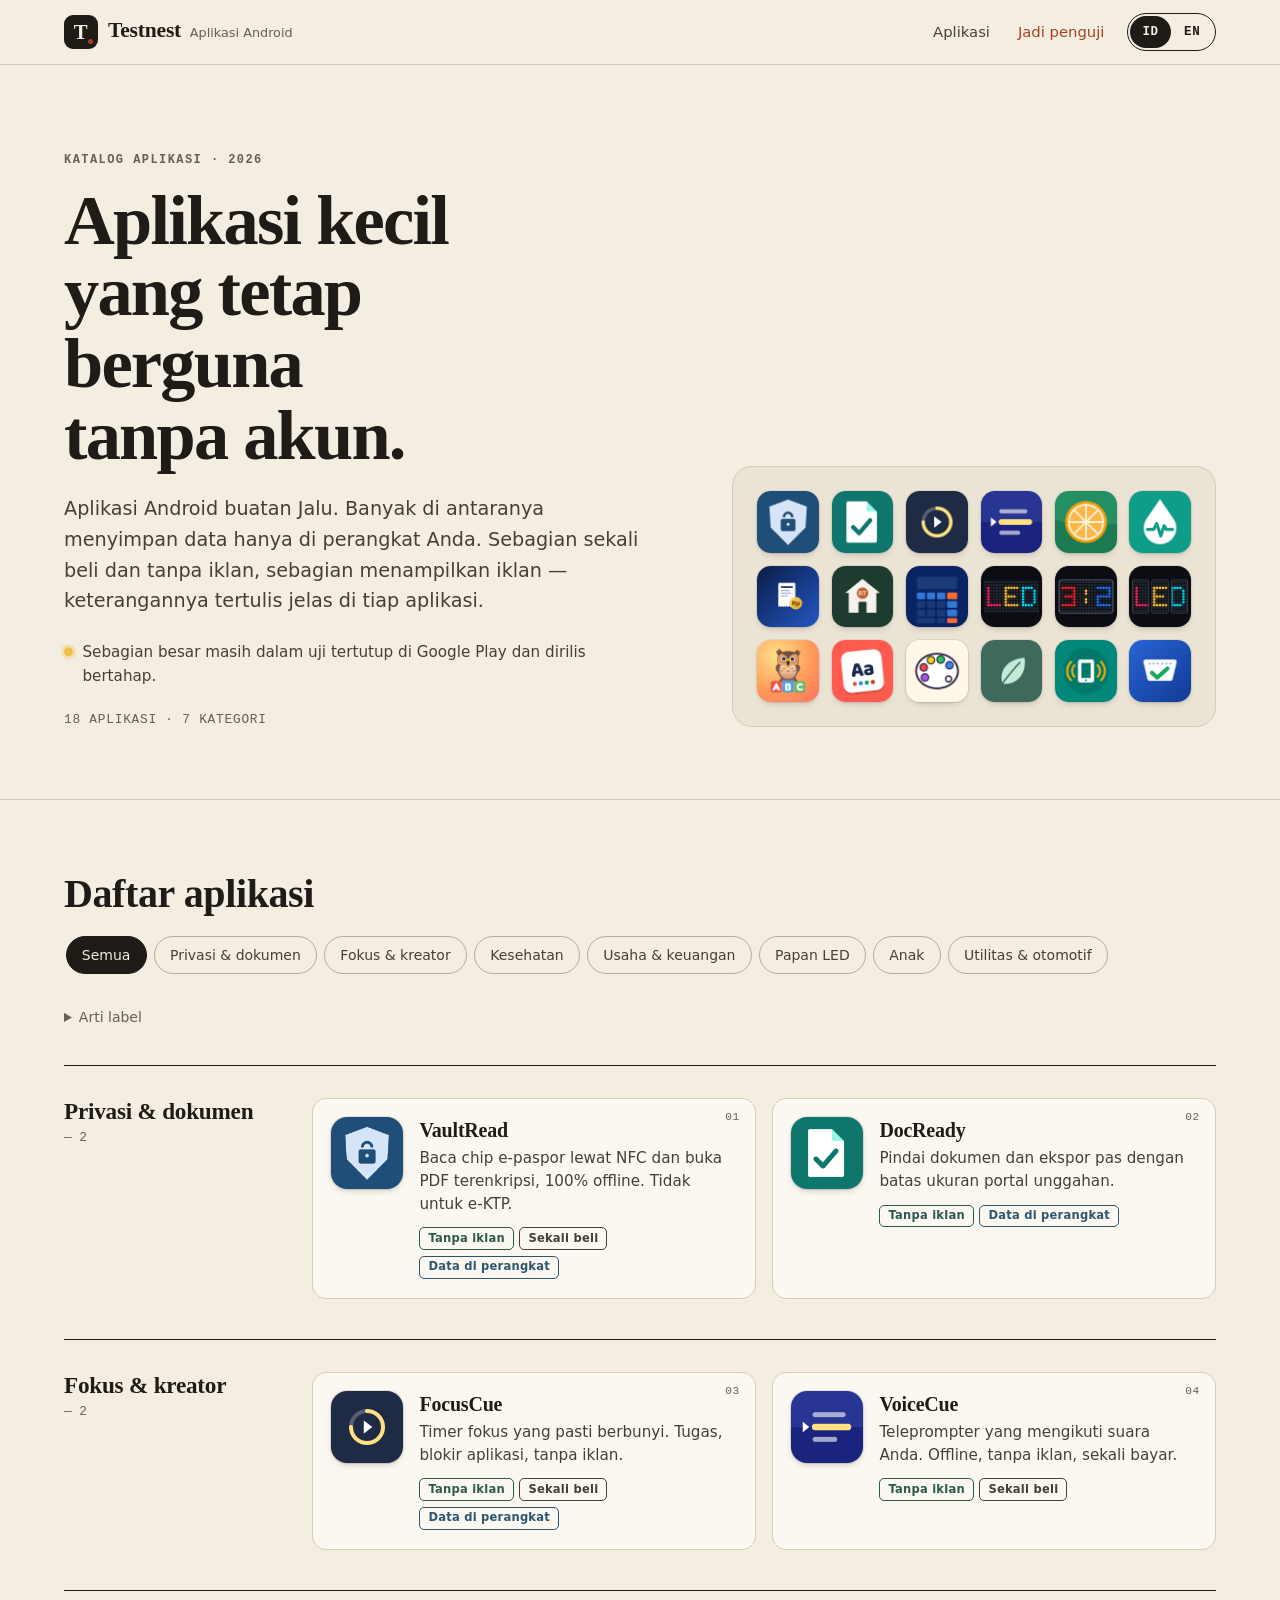
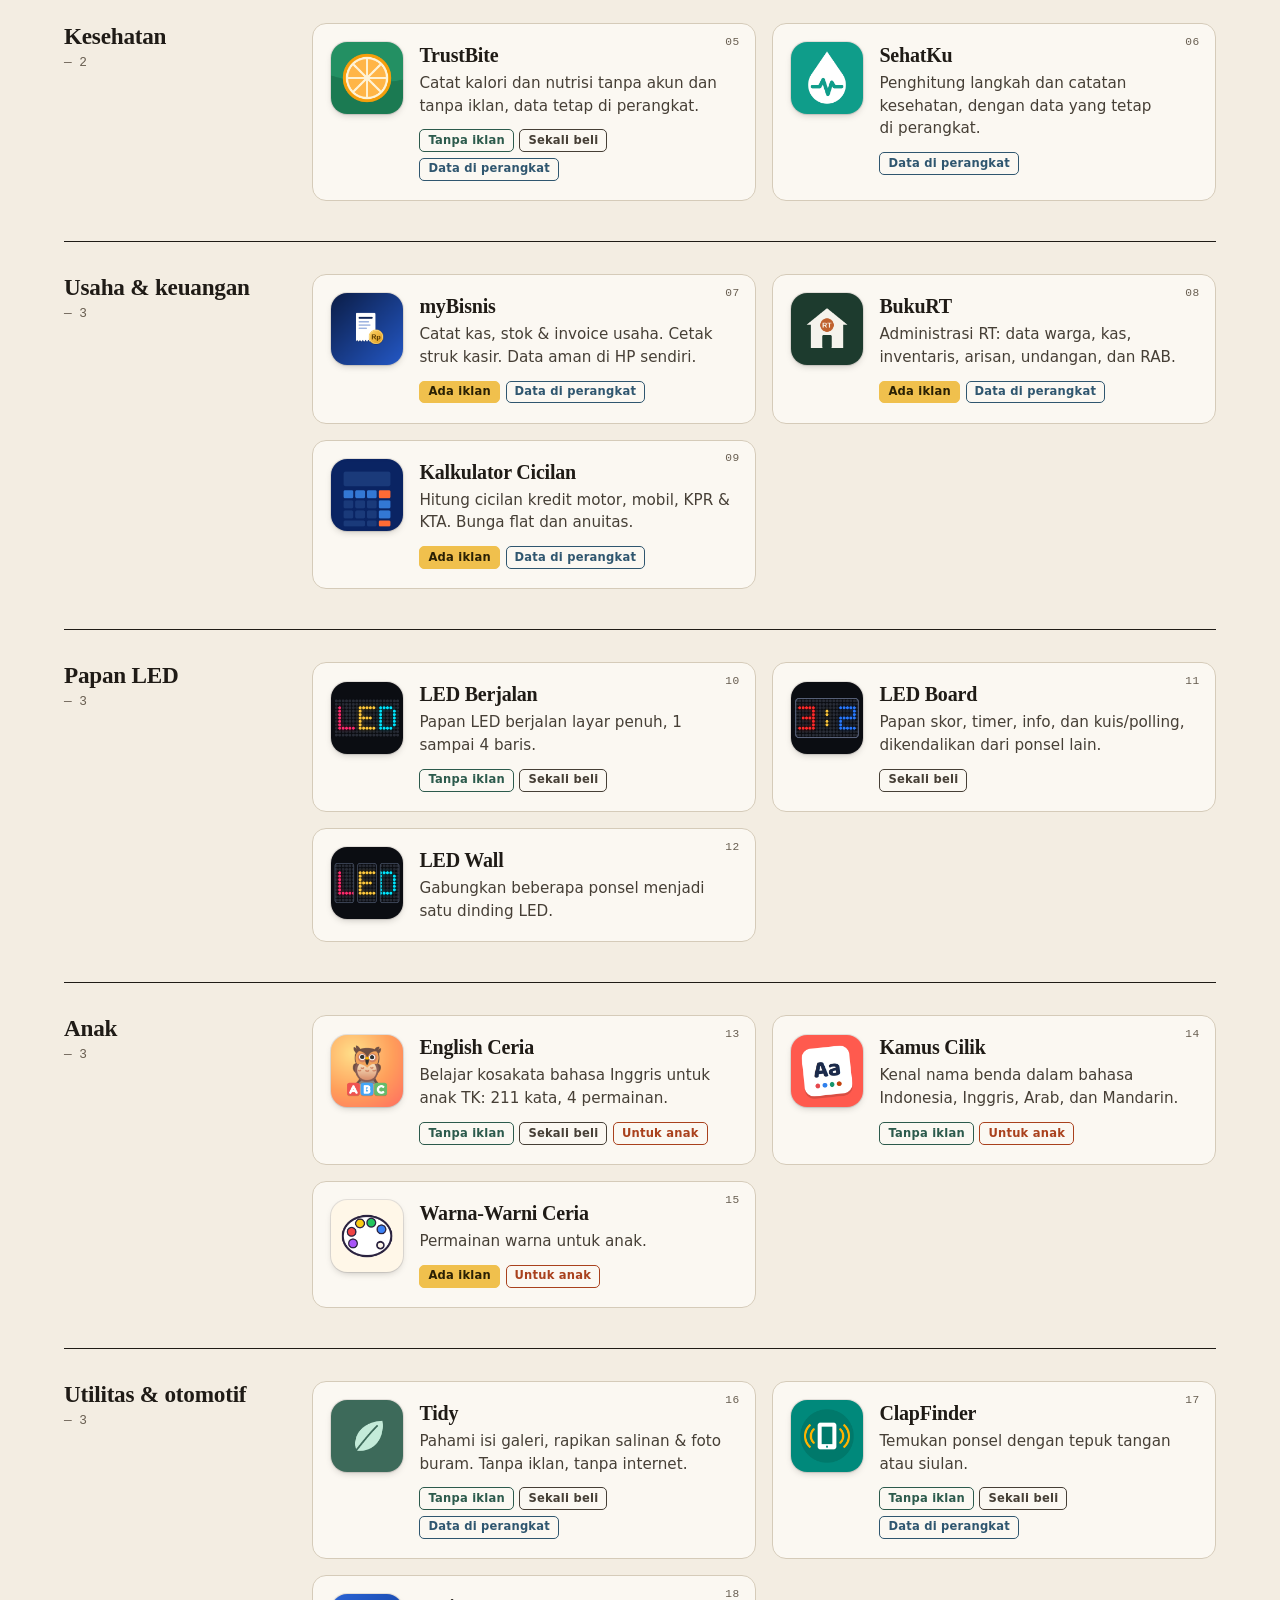
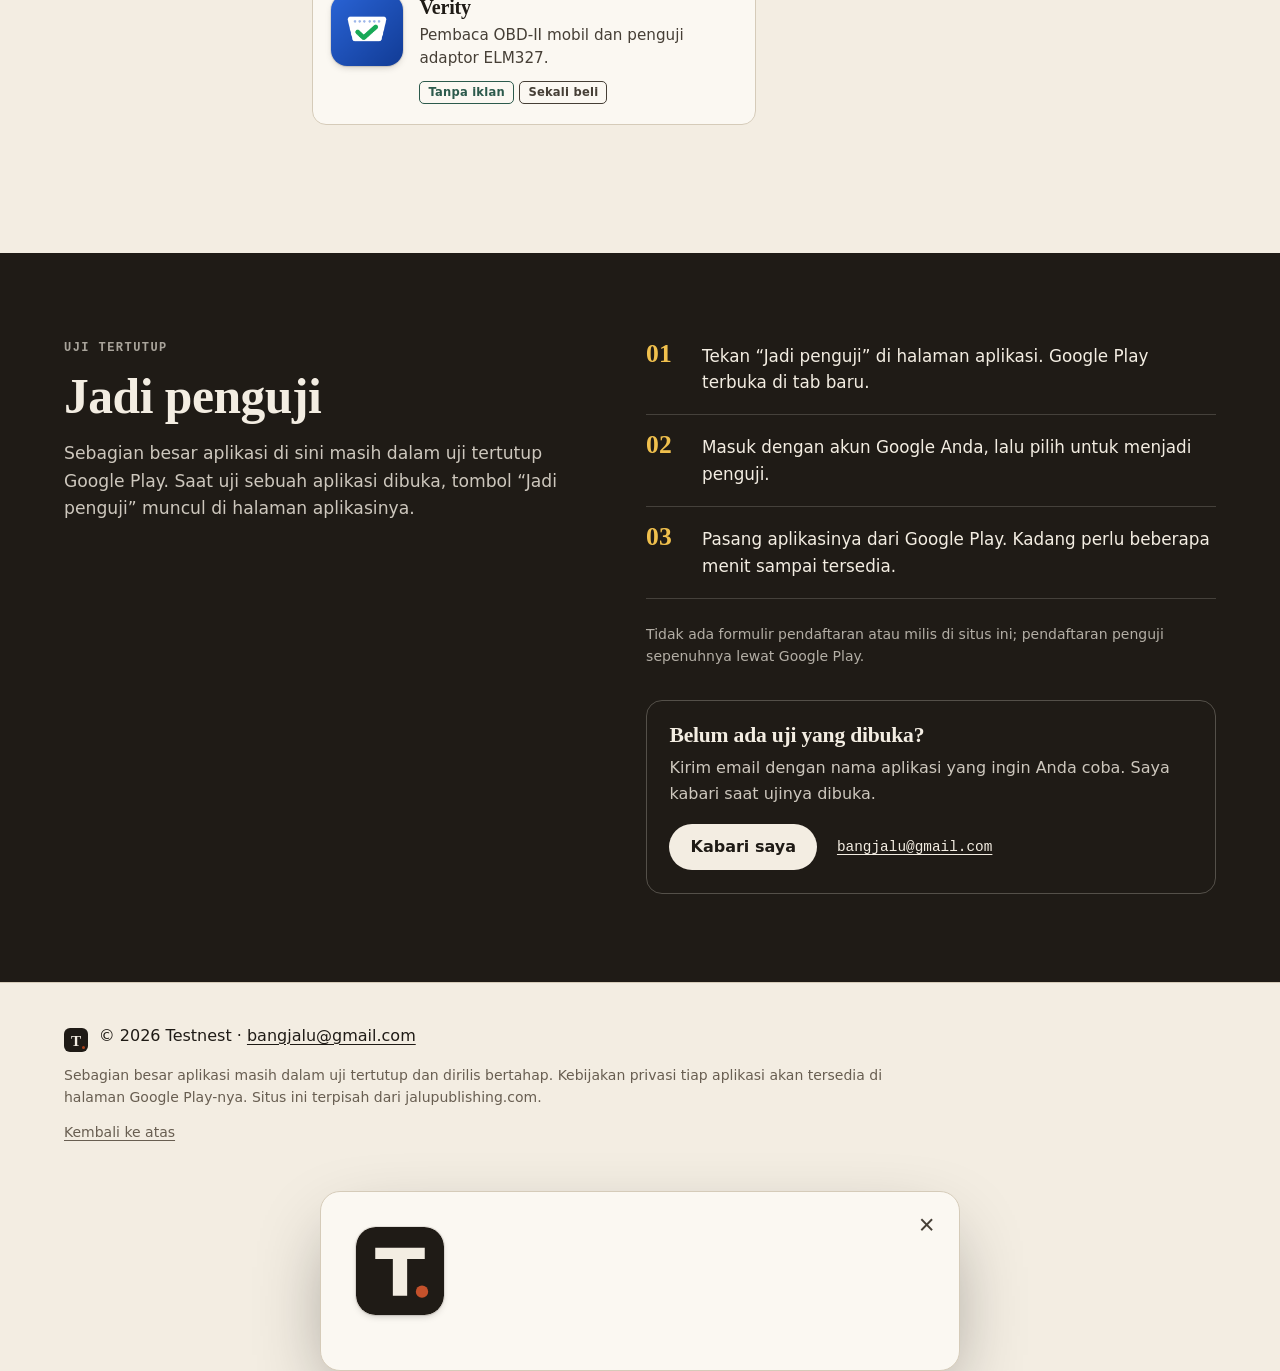
==== index.html @ fee62609 "Add Testnest, a public catalog of Jalu's Android apps. Static GitHub Pages site with Indonesian as t" ====
<!doctype html>
<html lang="id">
<head>
<meta charset="utf-8">
<meta name="viewport" content="width=device-width, initial-scale=1">
<title data-i18n="meta.title">Testnest — Aplikasi Android</title>
<meta name="description" data-i18n-content="meta.description" content="Katalog aplikasi Android buatan Jalu. Banyak yang menyimpan data di perangkat; sebagian sekali beli dan tanpa iklan, sebagian menampilkan iklan.">
<meta name="color-scheme" content="light dark">
<meta name="theme-color" content="#f3ede2" media="(prefers-color-scheme: light)">
<meta name="theme-color" content="#1a1713" media="(prefers-color-scheme: dark)">
<meta property="og:title" content="Testnest — Aplikasi Android">
<meta property="og:description" content="Aplikasi Android kecil yang tetap berguna tanpa akun.">
<meta property="og:type" content="website">
<link rel="icon" href="favicon.svg" type="image/svg+xml">
<link rel="stylesheet" href="css/style.css">
<script>document.documentElement.classList.add("js");try{var l=localStorage.getItem("jalu-lang");if(l==="en"||l==="id")document.documentElement.lang=l;}catch(e){}</script>
</head>
<body>
<a class="skip" href="#aplikasi" data-i18n="skip">Langsung ke daftar aplikasi</a>

<header class="site-header">
  <div class="wrap header-inner">
    <a class="brand" href="./" aria-label="Testnest">
      <span class="brand-mark" aria-hidden="true">T</span>
      <span class="brand-text"><span class="brand-name">Testnest</span><span class="brand-sub" data-i18n="brand.sub">Aplikasi Android</span></span>
    </a>
    <nav class="header-nav" aria-label="Utama" data-i18n-aria="nav.label">
      <a href="#aplikasi" class="nav-link nav-apps" data-i18n="nav.apps">Aplikasi</a>
      <a href="#penguji" class="nav-link nav-test" data-i18n="nav.testing">Jadi penguji</a>
      <div class="lang" role="group" aria-label="Bahasa" data-i18n-aria="lang.label">
        <button type="button" class="lang-btn" data-lang="id" aria-pressed="true" lang="id"><abbr title="Bahasa Indonesia">ID</abbr></button>
        <button type="button" class="lang-btn" data-lang="en" aria-pressed="false" lang="en"><abbr title="English">EN</abbr></button>
      </div>
    </nav>
  </div>
</header>

<main id="main">
  <section class="hero wrap" aria-labelledby="hero-title">
    <div class="hero-text">
      <p class="kicker" data-i18n="hero.kicker">Katalog aplikasi · 2026</p>
      <h1 id="hero-title" data-i18n="hero.title">Aplikasi kecil yang tetap berguna tanpa akun.</h1>
      <p class="lede" data-i18n="hero.lede">Aplikasi Android buatan Jalu. Banyak di antaranya menyimpan data hanya di perangkat Anda. Sebagian sekali beli dan tanpa iklan, sebagian menampilkan iklan — keterangannya tertulis jelas di tiap aplikasi.</p>
      <p class="hero-status"><span class="status-dot" aria-hidden="true"></span><span data-i18n="hero.status">Sebagian besar masih dalam uji tertutup di Google Play dan dirilis bertahap.</span></p>
      <p class="hero-meta"><span id="count-apps"><!-- COUNT:APPS -->18 aplikasi<!-- /COUNT:APPS --></span><span aria-hidden="true"> · </span><span id="count-groups"><!-- COUNT:GROUPS -->7 kategori<!-- /COUNT:GROUPS --></span></p>
    </div>
    <ul class="mosaic" id="mosaic" aria-hidden="true"><!-- MOSAIC:START --><li><a href="#app/vaultread" tabindex="-1"><img src="icons/vaultread.png" alt="" width="56" height="56" decoding="async"></a></li><li><a href="#app/docready" tabindex="-1"><img src="icons/docready.png" alt="" width="56" height="56" decoding="async"></a></li><li><a href="#app/focuscue" tabindex="-1"><img src="icons/focuscue.png" alt="" width="56" height="56" decoding="async"></a></li><li><a href="#app/voicecue" tabindex="-1"><img src="icons/voicecue.png" alt="" width="56" height="56" decoding="async"></a></li><li><a href="#app/trustbite" tabindex="-1"><img src="icons/trustbite.png" alt="" width="56" height="56" decoding="async"></a></li><li><a href="#app/sehatku" tabindex="-1"><img src="icons/sehatku.png" alt="" width="56" height="56" decoding="async"></a></li><li><a href="#app/mybisnis" tabindex="-1"><img src="icons/mybisnis.png" alt="" width="56" height="56" decoding="async"></a></li><li><a href="#app/bukurt" tabindex="-1"><img src="icons/bukurt.png" alt="" width="56" height="56" decoding="async"></a></li><li><a href="#app/kalkulator-cicilan" tabindex="-1"><img src="icons/kalkulator-cicilan.png" alt="" width="56" height="56" decoding="async"></a></li><li><a href="#app/led-berjalan" tabindex="-1"><img src="icons/led-berjalan.png" alt="" width="56" height="56" decoding="async"></a></li><li><a href="#app/led-board" tabindex="-1"><img src="icons/led-board.png" alt="" width="56" height="56" decoding="async"></a></li><li><a href="#app/led-wall" tabindex="-1"><img src="icons/led-wall.png" alt="" width="56" height="56" decoding="async"></a></li><li><a href="#app/english-ceria" tabindex="-1"><img src="icons/english-ceria.png" alt="" width="56" height="56" decoding="async"></a></li><li><a href="#app/kamus-cilik" tabindex="-1"><img src="icons/kamus-cilik.png" alt="" width="56" height="56" decoding="async"></a></li><li><a href="#app/warna-ceria" tabindex="-1"><img src="icons/warna-ceria.png" alt="" width="56" height="56" decoding="async"></a></li><li><a href="#app/tidy" tabindex="-1"><img src="icons/tidy.png" alt="" width="56" height="56" decoding="async"></a></li><li><a href="#app/clapfinder" tabindex="-1"><img src="icons/clapfinder.png" alt="" width="56" height="56" decoding="async"></a></li><li><a href="#app/verity" tabindex="-1"><img src="icons/verity.png" alt="" width="56" height="56" decoding="async"></a></li><!-- MOSAIC:END --></ul>
  </section>

  <section class="apps" id="aplikasi" aria-labelledby="apps-title" tabindex="-1">
    <div class="wrap">
      <div class="apps-head">
        <h2 id="apps-title" data-i18n="apps.title">Daftar aplikasi</h2>
        <div class="filters-wrap">
          <p class="visually-hidden" id="filter-label" data-i18n="filter.label">Tampilkan kategori</p>
          <ul class="filters" id="filters" role="list" aria-labelledby="filter-label"><!-- FILTERS:START --><li><button type="button" class="chip" data-filter="all" aria-pressed="true">Semua</button></li><li><button type="button" class="chip" data-filter="docs" aria-pressed="false">Privasi &amp; dokumen</button></li><li><button type="button" class="chip" data-filter="work" aria-pressed="false">Fokus &amp; kreator</button></li><li><button type="button" class="chip" data-filter="health" aria-pressed="false">Kesehatan</button></li><li><button type="button" class="chip" data-filter="biz" aria-pressed="false">Usaha &amp; keuangan</button></li><li><button type="button" class="chip" data-filter="led" aria-pressed="false">Papan LED</button></li><li><button type="button" class="chip" data-filter="kids" aria-pressed="false">Anak</button></li><li><button type="button" class="chip" data-filter="util" aria-pressed="false">Utilitas &amp; otomotif</button></li><!-- FILTERS:END --></ul>
        </div>
      </div>
      <details class="legend">
        <summary data-i18n="legend.title">Arti label</summary>
        <ul id="legend" role="list"><!-- LEGEND:START --><li><span class="badge badge--hasAds">Ada iklan</span> menampilkan iklan, setidaknya di versi gratis</li><li><span class="badge badge--noAds">Tanpa iklan</span> tidak menampilkan iklan</li><li><span class="badge badge--oneTime">Sekali beli</span> dibayar sekali (aplikasinya atau versi Pro), bukan langganan</li><li><span class="badge badge--onDevice">Data di perangkat</span> data Anda disimpan di ponsel</li><li><span class="badge badge--kids">Untuk anak</span> dibuat untuk anak-anak</li><!-- LEGEND:END --></ul>
      </details>
      <div id="app-list" class="app-list" aria-live="polite"><!-- APPS:START --><section class="group" id="group-docs" data-group="docs" aria-labelledby="gh-docs"><header class="group-head"><h3 id="gh-docs">Privasi &amp; dokumen</h3><span class="group-count">2</span></header><ul class="cards" role="list"><li class="card" data-app="vaultread"><span class="card-num" aria-hidden="true">01</span><img class="app-icon" src="icons/vaultread.png" alt="" width="72" height="72" loading="lazy" decoding="async"><div class="card-body"><h4 class="card-title"><a class="card-link" href="#app/vaultread" aria-label="Lihat detail VaultRead">VaultRead</a></h4><p class="card-short">Baca chip e-paspor lewat NFC dan buka PDF terenkripsi, 100% offline. Tidak untuk e-KTP.</p><ul class="badges"><li class="badge badge--noAds">Tanpa iklan</li><li class="badge badge--oneTime">Sekali beli</li><li class="badge badge--onDevice">Data di perangkat</li></ul><details class="nojs-more"><summary>Selengkapnya</summary><p class="notice"><strong>Penting:</strong> e-KTP Indonesia tidak didukung. VaultRead dibuat untuk e-paspor (ICAO 9303).</p><p class="detail-long">VaultRead membaca chip e-paspor berstandar ICAO 9303 lewat NFC, membuka PDF terenkripsi, dan menyediakan brankas AES-256-GCM yang bisa Anda aktifkan jika perlu. Aplikasi ini tidak punya izin internet sama sekali: tanpa server, tanpa akun, tanpa iklan. Sekali beli, dengan uji coba 3 dokumen dan 3 pembacaan NFC. Tampilan tersedia dalam bahasa Indonesia, Inggris, dan Spanyol. Saat ini khusus Android; belum ada versi iOS.</p><div class="tester tester--soon"><p class="status-pill"><span class="status-dot" aria-hidden="true"></span>Uji tertutup segera</p><p class="tester-note">Tautan penguji akan muncul di sini saat ujinya dibuka. Ingin dikabari? <a href="mailto:bangjalu@gmail.com?subject=Kabari%20saya%20saat%20uji%20VaultRead%20dibuka">Email bangjalu@gmail.com</a></p></div><dl class="facts"><div><dt>Nama paket</dt><dd><code>com.jalu.vaultread</code></dd></div></dl><p class="privacy-note">Kebijakan privasi akan tersedia di halaman Google Play aplikasi ini.</p></details></div></li><li class="card" data-app="docready"><span class="card-num" aria-hidden="true">02</span><img class="app-icon" src="icons/docready.png" alt="" width="72" height="72" loading="lazy" decoding="async"><div class="card-body"><h4 class="card-title"><a class="card-link" href="#app/docready" aria-label="Lihat detail DocReady">DocReady</a></h4><p class="card-short">Pindai dokumen dan ekspor pas dengan batas ukuran portal unggahan.</p><ul class="badges"><li class="badge badge--noAds">Tanpa iklan</li><li class="badge badge--onDevice">Data di perangkat</li></ul><details class="nojs-more"><summary>Selengkapnya</summary><p class="detail-long">DocReady memindai dokumen lalu mengekspornya sesuai batas ukuran portal unggahan, misalnya PDF maksimal 200 KB. Gratis, tanpa iklan, tanpa watermark, tanpa akun, dan dokumen tetap di perangkat. Pemindaiannya memakai Google ML Kit Document Scanner yang berjalan di perangkat. Tersedia juga DocReady Pro sebagai pembelian sekali beli lewat Google Play.</p><div class="tester tester--soon"><p class="status-pill"><span class="status-dot" aria-hidden="true"></span>Uji tertutup segera</p><p class="tester-note">Tautan penguji akan muncul di sini saat ujinya dibuka. Ingin dikabari? <a href="mailto:bangjalu@gmail.com?subject=Kabari%20saya%20saat%20uji%20DocReady%20dibuka">Email bangjalu@gmail.com</a></p></div><dl class="facts"><div><dt>Nama paket</dt><dd><code>id.docready.app</code></dd></div></dl><p class="privacy-note">Kebijakan privasi akan tersedia di halaman Google Play aplikasi ini.</p></details></div></li></ul></section><section class="group" id="group-work" data-group="work" aria-labelledby="gh-work"><header class="group-head"><h3 id="gh-work">Fokus &amp; kreator</h3><span class="group-count">2</span></header><ul class="cards" role="list"><li class="card" data-app="focuscue"><span class="card-num" aria-hidden="true">03</span><img class="app-icon" src="icons/focuscue.png" alt="" width="72" height="72" loading="lazy" decoding="async"><div class="card-body"><h4 class="card-title"><a class="card-link" href="#app/focuscue" aria-label="Lihat detail FocusCue">FocusCue</a></h4><p class="card-short">Timer fokus yang pasti berbunyi. Tugas, blokir aplikasi, tanpa iklan.</p><ul class="badges"><li class="badge badge--noAds">Tanpa iklan</li><li class="badge badge--oneTime">Sekali beli</li><li class="badge badge--onDevice">Data di perangkat</li></ul><details class="nojs-more"><summary>Selengkapnya</summary><p class="detail-long">FocusCue adalah timer fokus ala Pomodoro yang alarm akhirnya dipegang oleh Android, jadi tetap berbunyi walau aplikasi ditutup atau ponsel dalam mode senyap. Ada pemeriksaan Alarm Health, pencatatan tugas, statistik 7 hari, dan pemblokir aplikasi opsional lewat Aksesibilitas. Pemblokir hanya membaca nama aplikasi yang sedang tampil dan tidak pernah memblokir telepon atau SMS. Tanpa iklan, tanpa akun, data di perangkat. Gratis: timer tanpa batas, 3 tugas, blokir 3 aplikasi, statistik 7 hari. Pro (sekali beli): tugas dan blokir tanpa batas, statistik lebih panjang, ekspor CSV.</p><div class="tester tester--soon"><p class="status-pill"><span class="status-dot" aria-hidden="true"></span>Uji tertutup segera</p><p class="tester-note">Tautan penguji akan muncul di sini saat ujinya dibuka. Ingin dikabari? <a href="mailto:bangjalu@gmail.com?subject=Kabari%20saya%20saat%20uji%20FocusCue%20dibuka">Email bangjalu@gmail.com</a></p></div><dl class="facts"><div><dt>Judul di Google Play</dt><dd>FocusCue: Timer Fokus &amp; Blokir</dd></div><div><dt>Nama paket</dt><dd><code>id.focuscue.app</code></dd></div></dl><p class="privacy-note">Kebijakan privasi akan tersedia di halaman Google Play aplikasi ini.</p></details></div></li><li class="card" data-app="voicecue"><span class="card-num" aria-hidden="true">04</span><img class="app-icon" src="icons/voicecue.png" alt="" width="72" height="72" loading="lazy" decoding="async"><div class="card-body"><h4 class="card-title"><a class="card-link" href="#app/voicecue" aria-label="Lihat detail VoiceCue">VoiceCue</a></h4><p class="card-short">Teleprompter yang mengikuti suara Anda. Offline, tanpa iklan, sekali bayar.</p><ul class="badges"><li class="badge badge--noAds">Tanpa iklan</li><li class="badge badge--oneTime">Sekali beli</li></ul><details class="nojs-more"><summary>Selengkapnya</summary><p class="notice"><strong>Penting:</strong> Gulir suara offline butuh Android 13 ke atas dan paket ucapan di perangkat dari Google.</p><p class="detail-long">VoiceCue menggulir naskah dengan mencocokkan kata yang Anda ucapkan dengan teks, bukan menebak dari keras-pelannya suara. Pengenalan suara berjalan offline di perangkat, dalam bahasa Indonesia dan Inggris. Ada perekaman kamera di dalam aplikasi, teleprompter mengambang di atas aplikasi kamera lain, penanda naskah, dan mode cermin. Tanpa iklan. Gratis: gulir suara, kamera, penanda, 3 naskah hingga 600 kata, dan 3 sesi mengambang. Pro (sekali beli): naskah dan mode mengambang tanpa batas.</p><div class="tester tester--soon"><p class="status-pill"><span class="status-dot" aria-hidden="true"></span>Uji tertutup segera</p><p class="tester-note">Tautan penguji akan muncul di sini saat ujinya dibuka. Ingin dikabari? <a href="mailto:bangjalu@gmail.com?subject=Kabari%20saya%20saat%20uji%20VoiceCue%20dibuka">Email bangjalu@gmail.com</a></p></div><dl class="facts"><div><dt>Judul di Google Play</dt><dd>VoiceCue: Teleprompter Suara</dd></div><div><dt>Nama paket</dt><dd><code>id.voicecue.app</code></dd></div></dl><p class="privacy-note">Kebijakan privasi akan tersedia di halaman Google Play aplikasi ini.</p></details></div></li></ul></section><section class="group" id="group-health" data-group="health" aria-labelledby="gh-health"><header class="group-head"><h3 id="gh-health">Kesehatan</h3><span class="group-count">2</span></header><ul class="cards" role="list"><li class="card" data-app="trustbite"><span class="card-num" aria-hidden="true">05</span><img class="app-icon" src="icons/trustbite.png" alt="" width="72" height="72" loading="lazy" decoding="async"><div class="card-body"><h4 class="card-title"><a class="card-link" href="#app/trustbite" aria-label="Lihat detail TrustBite">TrustBite</a></h4><p class="card-short">Catat kalori dan nutrisi tanpa akun dan tanpa iklan, data tetap di perangkat.</p><ul class="badges"><li class="badge badge--noAds">Tanpa iklan</li><li class="badge badge--oneTime">Sekali beli</li><li class="badge badge--onDevice">Data di perangkat</li></ul><details class="nojs-more"><summary>Selengkapnya</summary><p class="detail-long">TrustBite mencatat kalori dan nutrisi harian. Pemindai barcode dan OCR (Tesseract) berjalan di perangkat; pencarian ke Open Food Facts atau berbagi data ke sana hanya dilakukan dengan persetujuan Anda. Data makanannya mencakup USDA dan hidangan Indonesia. Tanpa akun, tanpa iklan, data tersimpan di perangkat. Fitur kesehatan inti gratis selamanya, dan ada pilihan sekali beli. Bahasa: Inggris (bawaan) dan Indonesia.</p><div class="tester tester--soon"><p class="status-pill"><span class="status-dot" aria-hidden="true"></span>Uji tertutup segera</p><p class="tester-note">Tautan penguji akan muncul di sini saat ujinya dibuka. Ingin dikabari? <a href="mailto:bangjalu@gmail.com?subject=Kabari%20saya%20saat%20uji%20TrustBite%20dibuka">Email bangjalu@gmail.com</a></p></div><dl class="facts"><div><dt>Nama paket</dt><dd><code>com.jalu.trustbite</code></dd></div></dl><p class="privacy-note">Kebijakan privasi akan tersedia di halaman Google Play aplikasi ini.</p></details></div></li><li class="card" data-app="sehatku"><span class="card-num" aria-hidden="true">06</span><img class="app-icon" src="icons/sehatku.png" alt="" width="72" height="72" loading="lazy" decoding="async"><div class="card-body"><h4 class="card-title"><a class="card-link" href="#app/sehatku" aria-label="Lihat detail SehatKu">SehatKu</a></h4><p class="card-short">Penghitung langkah dan catatan kesehatan, dengan data yang tetap di perangkat.</p><ul class="badges"><li class="badge badge--onDevice">Data di perangkat</li></ul><details class="nojs-more"><summary>Selengkapnya</summary><p class="detail-long">SehatKu menghitung langkah Anda dan menyimpan catatan kesehatan. Data kesehatan yang dikumpulkan tidak dibagikan dan tidak keluar dari perangkat. Penghitung langkah butuh ponsel sungguhan (bukan emulator) dan meminta izin Aktivitas fisik (ACTIVITY_RECOGNITION).</p><div class="tester tester--soon"><p class="status-pill"><span class="status-dot" aria-hidden="true"></span>Uji tertutup segera</p><p class="tester-note">Tautan penguji akan muncul di sini saat ujinya dibuka. Ingin dikabari? <a href="mailto:bangjalu@gmail.com?subject=Kabari%20saya%20saat%20uji%20SehatKu%20dibuka">Email bangjalu@gmail.com</a></p></div><dl class="facts"><div><dt>Nama paket</dt><dd><code>id.sehatku.app</code></dd></div></dl><p class="privacy-note">Kebijakan privasi akan tersedia di halaman Google Play aplikasi ini.</p></details></div></li></ul></section><section class="group" id="group-biz" data-group="biz" aria-labelledby="gh-biz"><header class="group-head"><h3 id="gh-biz">Usaha &amp; keuangan</h3><span class="group-count">3</span></header><ul class="cards" role="list"><li class="card" data-app="mybisnis"><span class="card-num" aria-hidden="true">07</span><img class="app-icon" src="icons/mybisnis.png" alt="" width="72" height="72" loading="lazy" decoding="async"><div class="card-body"><h4 class="card-title"><a class="card-link" href="#app/mybisnis" aria-label="Lihat detail myBisnis">myBisnis</a></h4><p class="card-short">Catat kas, stok &amp; invoice usaha. Cetak struk kasir. Data aman di HP sendiri.</p><ul class="badges"><li class="badge badge--hasAds">Ada iklan</li><li class="badge badge--onDevice">Data di perangkat</li></ul><details class="nojs-more"><summary>Selengkapnya</summary><p class="detail-long">myBisnis membantu UMKM mencatat kas harian, penjualan, pembelian, dan pengeluaran, mengelola stok, serta menyimpan buku pelanggan dan pemasok. Bisa mengirim lewat WhatsApp, membuat invoice dan PDF, mencetak struk di printer thermal Bluetooth (58/80 mm), dan menghitung cicilan. Data tersimpan di HP; cadangan ke WhatsApp atau Google Drive hanya dibuat saat Anda memintanya. Gratis dipakai, dengan pilihan untuk bebas iklan.</p><div class="tester tester--soon"><p class="status-pill"><span class="status-dot" aria-hidden="true"></span>Uji tertutup segera</p><p class="tester-note">Tautan penguji akan muncul di sini saat ujinya dibuka. Ingin dikabari? <a href="mailto:bangjalu@gmail.com?subject=Kabari%20saya%20saat%20uji%20myBisnis%20dibuka">Email bangjalu@gmail.com</a></p></div><dl class="facts"><div><dt>Judul di Google Play</dt><dd>myBisnis: Catatan Usaha UMKM</dd></div><div><dt>Nama paket</dt><dd><code>id.mybisnis.app</code></dd></div></dl><p class="privacy-note">Kebijakan privasi akan tersedia di halaman Google Play aplikasi ini.</p></details></div></li><li class="card" data-app="bukurt"><span class="card-num" aria-hidden="true">08</span><img class="app-icon" src="icons/bukurt.png" alt="" width="72" height="72" loading="lazy" decoding="async"><div class="card-body"><h4 class="card-title"><a class="card-link" href="#app/bukurt" aria-label="Lihat detail BukuRT">BukuRT</a></h4><p class="card-short">Administrasi RT: data warga, kas, inventaris, arisan, undangan, dan RAB.</p><ul class="badges"><li class="badge badge--hasAds">Ada iklan</li><li class="badge badge--onDevice">Data di perangkat</li></ul><details class="nojs-more"><summary>Selengkapnya</summary><p class="detail-long">BukuRT membantu pengurus RT mengelola data warga, kas, inventaris, arisan, undangan, dan RAB (rencana anggaran biaya) dari satu aplikasi. Data tersimpan di perangkat. Versi gratis menampilkan iklan (Google AdMob).</p><div class="tester tester--soon"><p class="status-pill"><span class="status-dot" aria-hidden="true"></span>Uji tertutup segera</p><p class="tester-note">Tautan penguji akan muncul di sini saat ujinya dibuka. Ingin dikabari? <a href="mailto:bangjalu@gmail.com?subject=Kabari%20saya%20saat%20uji%20BukuRT%20dibuka">Email bangjalu@gmail.com</a></p></div><dl class="facts"><div><dt>Nama paket</dt><dd><code>id.jalu.bukurt</code></dd></div></dl><p class="privacy-note">Kebijakan privasi akan tersedia di halaman Google Play aplikasi ini.</p></details></div></li><li class="card" data-app="kalkulator-cicilan"><span class="card-num" aria-hidden="true">09</span><img class="app-icon" src="icons/kalkulator-cicilan.png" alt="" width="72" height="72" loading="lazy" decoding="async"><div class="card-body"><h4 class="card-title"><a class="card-link" href="#app/kalkulator-cicilan" aria-label="Lihat detail Kalkulator Cicilan">Kalkulator Cicilan</a></h4><p class="card-short">Hitung cicilan kredit motor, mobil, KPR &amp; KTA. Bunga flat dan anuitas.</p><ul class="badges"><li class="badge badge--hasAds">Ada iklan</li><li class="badge badge--onDevice">Data di perangkat</li></ul><details class="nojs-more"><summary>Selengkapnya</summary><p class="notice"><strong>Penting:</strong> Hanya kalkulator: tidak menawarkan pinjaman dan tidak terhubung dengan pemberi pinjaman mana pun. Hasilnya perkiraan.</p><p class="detail-long">Kalkulator Cicilan menghitung perkiraan cicilan kredit motor, mobil, KPR, dan KTA dengan bunga flat maupun anuitas. Riwayat perhitungan tersimpan di perangkat dan hasilnya bisa dibagikan ke WhatsApp. Aplikasi ini menampilkan iklan (Google AdMob).</p><div class="tester tester--soon"><p class="status-pill"><span class="status-dot" aria-hidden="true"></span>Uji tertutup segera</p><p class="tester-note">Tautan penguji akan muncul di sini saat ujinya dibuka. Ingin dikabari? <a href="mailto:bangjalu@gmail.com?subject=Kabari%20saya%20saat%20uji%20Kalkulator%20Cicilan%20dibuka">Email bangjalu@gmail.com</a></p></div><dl class="facts"><div><dt>Nama paket</dt><dd><code>com.jalu.kalkulatorcicilan</code></dd></div></dl><p class="privacy-note">Kebijakan privasi akan tersedia di halaman Google Play aplikasi ini.</p></details></div></li></ul></section><section class="group" id="group-led" data-group="led" aria-labelledby="gh-led"><header class="group-head"><h3 id="gh-led">Papan LED</h3><span class="group-count">3</span></header><ul class="cards" role="list"><li class="card" data-app="led-berjalan"><span class="card-num" aria-hidden="true">10</span><img class="app-icon" src="icons/led-berjalan.png" alt="" width="72" height="72" loading="lazy" decoding="async"><div class="card-body"><h4 class="card-title"><a class="card-link" href="#app/led-berjalan" aria-label="Lihat detail LED Berjalan">LED Berjalan</a></h4><p class="card-short">Papan LED berjalan layar penuh, 1 sampai 4 baris.</p><ul class="badges"><li class="badge badge--noAds">Tanpa iklan</li><li class="badge badge--oneTime">Sekali beli</li></ul><details class="nojs-more"><summary>Selengkapnya</summary><p class="detail-long">LED Berjalan mengubah layar ponsel menjadi papan LED berjalan layar penuh dengan 1 sampai 4 baris teks. Tanpa iklan; versi Pro tersedia sebagai pembelian sekali beli.</p><div class="tester tester--soon"><p class="status-pill"><span class="status-dot" aria-hidden="true"></span>Uji tertutup segera</p><p class="tester-note">Tautan penguji akan muncul di sini saat ujinya dibuka. Ingin dikabari? <a href="mailto:bangjalu@gmail.com?subject=Kabari%20saya%20saat%20uji%20LED%20Berjalan%20dibuka">Email bangjalu@gmail.com</a></p></div><dl class="facts"><div><dt>Nama paket</dt><dd><code>id.ledberjalan.app</code></dd></div></dl><p class="privacy-note">Kebijakan privasi akan tersedia di halaman Google Play aplikasi ini.</p></details></div></li><li class="card" data-app="led-board"><span class="card-num" aria-hidden="true">11</span><img class="app-icon" src="icons/led-board.png" alt="" width="72" height="72" loading="lazy" decoding="async"><div class="card-body"><h4 class="card-title"><a class="card-link" href="#app/led-board" aria-label="Lihat detail LED Board">LED Board</a></h4><p class="card-short">Papan skor, timer, info, dan kuis/polling, dikendalikan dari ponsel lain.</p><ul class="badges"><li class="badge badge--oneTime">Sekali beli</li></ul><details class="nojs-more"><summary>Selengkapnya</summary><p class="detail-long">LED Board menjadikan satu perangkat sebagai layar papan skor, timer, info, atau kuis dan polling, sementara perangkat lain mengendalikannya secara offline lewat Nearby dan Wi-Fi lokal. Pro tersedia sebagai pembelian sekali beli.</p><div class="tester tester--soon"><p class="status-pill"><span class="status-dot" aria-hidden="true"></span>Uji tertutup segera</p><p class="tester-note">Tautan penguji akan muncul di sini saat ujinya dibuka. Ingin dikabari? <a href="mailto:bangjalu@gmail.com?subject=Kabari%20saya%20saat%20uji%20LED%20Board%20dibuka">Email bangjalu@gmail.com</a></p></div><dl class="facts"><div><dt>Nama paket</dt><dd><code>id.ledboard.app</code></dd></div></dl><p class="privacy-note">Kebijakan privasi akan tersedia di halaman Google Play aplikasi ini.</p></details></div></li><li class="card" data-app="led-wall"><span class="card-num" aria-hidden="true">12</span><img class="app-icon" src="icons/led-wall.png" alt="" width="72" height="72" loading="lazy" decoding="async"><div class="card-body"><h4 class="card-title"><a class="card-link" href="#app/led-wall" aria-label="Lihat detail LED Wall">LED Wall</a></h4><p class="card-short">Gabungkan beberapa ponsel menjadi satu dinding LED.</p><details class="nojs-more"><summary>Selengkapnya</summary><p class="detail-long">LED Wall menyatukan beberapa ponsel menjadi satu dinding LED, terhubung secara offline lewat Nearby. Satu keluarga dengan LED Berjalan dan LED Board.</p><div class="tester tester--soon"><p class="status-pill"><span class="status-dot" aria-hidden="true"></span>Uji tertutup segera</p><p class="tester-note">Tautan penguji akan muncul di sini saat ujinya dibuka. Ingin dikabari? <a href="mailto:bangjalu@gmail.com?subject=Kabari%20saya%20saat%20uji%20LED%20Wall%20dibuka">Email bangjalu@gmail.com</a></p></div><dl class="facts"><div><dt>Nama paket</dt><dd><code>id.ledwall.app</code></dd></div></dl><p class="privacy-note">Kebijakan privasi akan tersedia di halaman Google Play aplikasi ini.</p></details></div></li></ul></section><section class="group" id="group-kids" data-group="kids" aria-labelledby="gh-kids"><header class="group-head"><h3 id="gh-kids">Anak</h3><span class="group-count">3</span></header><ul class="cards" role="list"><li class="card" data-app="english-ceria"><span class="card-num" aria-hidden="true">13</span><img class="app-icon" src="icons/english-ceria.png" alt="" width="72" height="72" loading="lazy" decoding="async"><div class="card-body"><h4 class="card-title"><a class="card-link" href="#app/english-ceria" aria-label="Lihat detail English Ceria">English Ceria</a></h4><p class="card-short">Belajar kosakata bahasa Inggris untuk anak TK: 211 kata, 4 permainan.</p><ul class="badges"><li class="badge badge--noAds">Tanpa iklan</li><li class="badge badge--oneTime">Sekali beli</li><li class="badge badge--kids">Untuk anak</li></ul><details class="nojs-more"><summary>Selengkapnya</summary><p class="detail-long">English Ceria mengajak anak TK belajar bahasa Inggris lewat 13 kategori, 211 kata, dan 4 permainan. Versi gratis membuka 6 kata pertama di tiap kategori; versi lengkap dibuka dengan sekali beli di Google Play, di balik kunci orang tua. Tersedia juga untuk Android TV, dan ada lembar PDF A4 yang bisa dicetak. Tanpa iklan.</p><div class="tester tester--soon"><p class="status-pill"><span class="status-dot" aria-hidden="true"></span>Uji tertutup segera</p><p class="tester-note">Tautan penguji akan muncul di sini saat ujinya dibuka. Ingin dikabari? <a href="mailto:bangjalu@gmail.com?subject=Kabari%20saya%20saat%20uji%20English%20Ceria%20dibuka">Email bangjalu@gmail.com</a></p></div><dl class="facts"><div><dt>Nama paket</dt><dd><code>id.englishceria.app</code></dd></div></dl><p class="privacy-note">Kebijakan privasi akan tersedia di halaman Google Play aplikasi ini.</p></details></div></li><li class="card" data-app="kamus-cilik"><span class="card-num" aria-hidden="true">14</span><img class="app-icon" src="icons/kamus-cilik.png" alt="" width="72" height="72" loading="lazy" decoding="async"><div class="card-body"><h4 class="card-title"><a class="card-link" href="#app/kamus-cilik" aria-label="Lihat detail Kamus Cilik">Kamus Cilik</a></h4><p class="card-short">Kenal nama benda dalam bahasa Indonesia, Inggris, Arab, dan Mandarin.</p><ul class="badges"><li class="badge badge--noAds">Tanpa iklan</li><li class="badge badge--kids">Untuk anak</li></ul><details class="nojs-more"><summary>Selengkapnya</summary><p class="detail-long">Kamus Cilik membantu anak usia sekitar 3–8 tahun mengenal nama benda dalam bahasa Indonesia, Inggris, Arab, dan Mandarin, lengkap dengan gambar, suara per kata, serta cara baca pinyin dan Arab latin. Ada permainan tebak gambar dan kunci orang tua untuk pengaturan. Bisa dipakai di ponsel dan di Android TV dengan remote. Tanpa iklan, tanpa akun.</p><div class="tester tester--soon"><p class="status-pill"><span class="status-dot" aria-hidden="true"></span>Uji tertutup segera</p><p class="tester-note">Tautan penguji akan muncul di sini saat ujinya dibuka. Ingin dikabari? <a href="mailto:bangjalu@gmail.com?subject=Kabari%20saya%20saat%20uji%20Kamus%20Cilik%20dibuka">Email bangjalu@gmail.com</a></p></div><dl class="facts"><div><dt>Nama paket</dt><dd><code>id.kamuscilik.app</code></dd></div></dl><p class="privacy-note">Kebijakan privasi akan tersedia di halaman Google Play aplikasi ini.</p></details></div></li><li class="card" data-app="warna-ceria"><span class="card-num" aria-hidden="true">15</span><img class="app-icon" src="icons/warna-ceria.png" alt="" width="72" height="72" loading="lazy" decoding="async"><div class="card-body"><h4 class="card-title"><a class="card-link" href="#app/warna-ceria" aria-label="Lihat detail Warna-Warni Ceria">Warna-Warni Ceria</a></h4><p class="card-short">Permainan warna untuk anak.</p><ul class="badges"><li class="badge badge--hasAds">Ada iklan</li><li class="badge badge--kids">Untuk anak</li></ul><details class="nojs-more"><summary>Selengkapnya</summary><p class="detail-long">Warna-Warni Ceria adalah permainan mengenal warna untuk anak. Versi gratis dapat menampilkan iklan yang ditujukan untuk anak (Google AdMob, child-directed), dengan pilihan sekali beli untuk menghapus iklan. Aplikasi ini disiapkan untuk program Designed for Families di Google Play.</p><div class="tester tester--soon"><p class="status-pill"><span class="status-dot" aria-hidden="true"></span>Uji tertutup segera</p><p class="tester-note">Tautan penguji akan muncul di sini saat ujinya dibuka. Ingin dikabari? <a href="mailto:bangjalu@gmail.com?subject=Kabari%20saya%20saat%20uji%20Warna-Warni%20Ceria%20dibuka">Email bangjalu@gmail.com</a></p></div><dl class="facts"><div><dt>Nama paket</dt><dd><code>id.warnaceria.app</code></dd></div></dl><p class="privacy-note">Kebijakan privasi akan tersedia di halaman Google Play aplikasi ini.</p></details></div></li></ul></section><section class="group" id="group-util" data-group="util" aria-labelledby="gh-util"><header class="group-head"><h3 id="gh-util">Utilitas &amp; otomotif</h3><span class="group-count">3</span></header><ul class="cards" role="list"><li class="card" data-app="tidy"><span class="card-num" aria-hidden="true">16</span><img class="app-icon" src="icons/tidy.png" alt="" width="72" height="72" loading="lazy" decoding="async"><div class="card-body"><h4 class="card-title"><a class="card-link" href="#app/tidy" aria-label="Lihat detail Tidy">Tidy</a></h4><p class="card-short">Pahami isi galeri, rapikan salinan &amp; foto buram. Tanpa iklan, tanpa internet.</p><ul class="badges"><li class="badge badge--noAds">Tanpa iklan</li><li class="badge badge--oneTime">Sekali beli</li><li class="badge badge--onDevice">Data di perangkat</li></ul><details class="nojs-more"><summary>Selengkapnya</summary><p class="detail-long">Tidy menemukan salinan persis, foto yang hampir sama, tangkapan layar lama, dan video besar. Tidy Pro juga menemukan foto beruntun (burst) serta foto buram atau gelap. Tidy tidak menghapus apa pun tanpa konfirmasi Anda, dan file yang dihapus masuk ke Sampah Android. Tanpa izin internet, tanpa iklan. Fitur dasar gratis; Tidy Pro sekali beli dan bisa dicoba dulu pada 3 file. Tidy tidak menjanjikan ponsel jadi lebih cepat atau membersihkan RAM — tugasnya membantu Anda memahami dan merapikan penyimpanan.</p><div class="tester tester--soon"><p class="status-pill"><span class="status-dot" aria-hidden="true"></span>Uji tertutup segera</p><p class="tester-note">Tautan penguji akan muncul di sini saat ujinya dibuka. Ingin dikabari? <a href="mailto:bangjalu@gmail.com?subject=Kabari%20saya%20saat%20uji%20Tidy%20dibuka">Email bangjalu@gmail.com</a></p></div><dl class="facts"><div><dt>Judul di Google Play</dt><dd>Tidy: Asisten Penyimpanan</dd></div><div><dt>Nama paket</dt><dd><code>id.tidy.app</code></dd></div></dl><p class="privacy-note">Kebijakan privasi akan tersedia di halaman Google Play aplikasi ini.</p></details></div></li><li class="card" data-app="clapfinder"><span class="card-num" aria-hidden="true">17</span><img class="app-icon" src="icons/clapfinder.png" alt="" width="72" height="72" loading="lazy" decoding="async"><div class="card-body"><h4 class="card-title"><a class="card-link" href="#app/clapfinder" aria-label="Lihat detail ClapFinder">ClapFinder</a></h4><p class="card-short">Temukan ponsel dengan tepuk tangan atau siulan.</p><ul class="badges"><li class="badge badge--noAds">Tanpa iklan</li><li class="badge badge--oneTime">Sekali beli</li><li class="badge badge--onDevice">Data di perangkat</li></ul><details class="nojs-more"><summary>Selengkapnya</summary><p class="detail-long">ClapFinder membantu menemukan ponsel yang terselip cukup dengan tepuk tangan atau siulan. Suara dianalisis langsung di perangkat lewat mikrofon; audio tidak disimpan dan tidak dikirim ke mana pun. Tanpa iklan, dengan pilihan sekali beli “ClapFinder selamanya”.</p><div class="tester tester--soon"><p class="status-pill"><span class="status-dot" aria-hidden="true"></span>Uji tertutup segera</p><p class="tester-note">Tautan penguji akan muncul di sini saat ujinya dibuka. Ingin dikabari? <a href="mailto:bangjalu@gmail.com?subject=Kabari%20saya%20saat%20uji%20ClapFinder%20dibuka">Email bangjalu@gmail.com</a></p></div><dl class="facts"><div><dt>Nama paket</dt><dd><code>com.jalu.clapfinder</code></dd></div></dl><p class="privacy-note">Kebijakan privasi akan tersedia di halaman Google Play aplikasi ini.</p></details></div></li><li class="card" data-app="verity"><span class="card-num" aria-hidden="true">18</span><img class="app-icon" src="icons/verity.png" alt="" width="72" height="72" loading="lazy" decoding="async"><div class="card-body"><h4 class="card-title"><a class="card-link" href="#app/verity" aria-label="Lihat detail Verity">Verity</a></h4><p class="card-short">Pembaca OBD-II mobil dan penguji adaptor ELM327.</p><ul class="badges"><li class="badge badge--noAds">Tanpa iklan</li><li class="badge badge--oneTime">Sekali beli</li></ul><details class="nojs-more"><summary>Selengkapnya</summary><p class="notice"><strong>Penting:</strong> Saat ini hanya adaptor Bluetooth Classic (SPP). Verity belum diuji di semua mobil; hasil bisa berbeda antar mobil dan adaptor.</p><p class="detail-long">Verity membaca data OBD-II mobil lewat adaptor ELM327 dan membantu menguji adaptornya. Saat ini mendukung adaptor Bluetooth Classic (SPP). Tanpa iklan, tanpa akun, tanpa langganan. Verity Pro, sekali beli, menambah dasbor kustom.</p><div class="tester tester--soon"><p class="status-pill"><span class="status-dot" aria-hidden="true"></span>Uji tertutup segera</p><p class="tester-note">Tautan penguji akan muncul di sini saat ujinya dibuka. Ingin dikabari? <a href="mailto:bangjalu@gmail.com?subject=Kabari%20saya%20saat%20uji%20Verity%20dibuka">Email bangjalu@gmail.com</a></p></div><dl class="facts"><div><dt>Nama paket</dt><dd><code>com.jalu.verity</code></dd></div></dl><p class="privacy-note">Kebijakan privasi akan tersedia di halaman Google Play aplikasi ini.</p></details></div></li></ul></section><!-- APPS:END --></div>
    </div>
  </section>

  <section class="testing" id="penguji" aria-labelledby="testing-title" tabindex="-1">
    <div class="wrap testing-inner">
      <div class="testing-head">
        <p class="kicker" data-i18n="testing.kicker">Uji tertutup</p>
        <h2 id="testing-title" data-i18n="testing.title">Jadi penguji</h2>
        <p data-i18n="testing.intro">Sebagian besar aplikasi di sini masih dalam uji tertutup Google Play. Saat uji sebuah aplikasi dibuka, tombol “Jadi penguji” muncul di halaman aplikasinya.</p>
      </div>
      <ol class="steps">
        <li data-i18n="testing.step1">Tekan “Jadi penguji” di halaman aplikasi. Google Play terbuka di tab baru.</li>
        <li data-i18n="testing.step2">Masuk dengan akun Google Anda, lalu pilih untuk menjadi penguji.</li>
        <li data-i18n="testing.step3">Pasang aplikasinya dari Google Play. Kadang perlu beberapa menit sampai tersedia.</li>
      </ol>
      <p class="small" data-i18n="testing.noForm">Tidak ada formulir pendaftaran atau milis di situs ini; pendaftaran penguji sepenuhnya lewat Google Play.</p>
      <div class="notify">
        <h3 data-i18n="testing.notifyTitle">Belum ada uji yang dibuka?</h3>
        <p data-i18n="testing.notifyText">Kirim email dengan nama aplikasi yang ingin Anda coba. Saya kabari saat ujinya dibuka.</p>
        <p class="notify-actions">
          <a class="btn btn--ink" id="notify-link" href="mailto:bangjalu@gmail.com?subject=Kabari%20saya%20saat%20uji%20tertutup%20dibuka" data-i18n="testing.notifyCta">Kabari saya</a>
          <a class="email" href="mailto:bangjalu@gmail.com">bangjalu@gmail.com</a>
        </p>
      </div>
    </div>
  </section>
</main>

<footer class="site-footer">
  <div class="wrap footer-inner">
    <p class="footer-brand"><span class="brand-mark brand-mark--sm" aria-hidden="true">T</span> © 2026 Testnest · <a href="mailto:bangjalu@gmail.com">bangjalu@gmail.com</a></p>
    <p class="small"><span data-i18n="footer.status">Sebagian besar aplikasi masih dalam uji tertutup dan dirilis bertahap.</span> <span data-i18n="footer.privacy">Kebijakan privasi tiap aplikasi akan tersedia di halaman Google Play-nya.</span> <span data-i18n="footer.separate">Situs ini terpisah dari jalupublishing.com.</span></p>
    <p class="small"><a href="#main" data-i18n="footer.top">Kembali ke atas</a></p>
  </div>
</footer>

<dialog class="detail" id="detail" aria-labelledby="detail-title">
  <div class="detail-inner">
    <button type="button" class="detail-close" id="detail-close"><span aria-hidden="true">×</span><span class="visually-hidden" data-i18n="detail.close">Tutup</span></button>
    <header class="detail-head">
      <img class="app-icon app-icon--lg" id="detail-icon" src="favicon.svg" alt="" width="96" height="96">
      <div>
        <p class="kicker" id="detail-group"></p>
        <h2 id="detail-title"></h2>
        <p class="detail-short" id="detail-short"></p>
        <div id="detail-badges"></div>
      </div>
    </header>
    <div class="detail-body" id="detail-body"></div>
  </div>
</dialog>

<script src="js/apps.js"></script>
<script src="js/render.js"></script>
<script src="js/main.js"></script>
</body>
</html>
---- css/style.css ----
/* Aplikasi Jalu — ink & paper */
:root {
  --paper: #f3ede2;
  --paper-2: #ebe3d4;
  --card: #fbf8f2;
  --ink: #1f1b16;
  --ink-2: #463f36;
  --ink-3: #685e51;
  --rule: #d5cbb9;
  --rule-strong: #b9ad98;
  --accent: #a9411d;
  --accent-ink: #ffffff;
  --green: #2c5a4c;
  --slate: #2f566f;
  --amber: #f0c04d;
  --amber-ink: #2a2004;
  --notice: #f7e6c4;
  --band-bg: #1f1b16;
  --band-fg: #f3ede2;
  --shadow: 0 1px 0 rgba(31,27,22,.04), 0 8px 24px -14px rgba(31,27,22,.28);
  --serif: "Iowan Old Style", "Palatino Linotype", Palatino, "Book Antiqua", "URW Palladio L", "Noto Serif", Georgia, serif;
  --sans: system-ui, -apple-system, "Segoe UI", Roboto, "Noto Sans", "Helvetica Neue", Arial, sans-serif;
  --mono: ui-monospace, "SF Mono", "Cascadia Mono", Menlo, Consolas, "Roboto Mono", monospace;
  --radius: 14px;
  --icon-radius: 22.5%;
  --header-h: 4rem;
}
@media (prefers-color-scheme: dark) {
  :root {
    --paper: #1a1713;
    --paper-2: #211d18;
    --card: #25211b;
    --ink: #f1ebdf;
    --ink-2: #d2c8b7;
    --ink-3: #a99e8b;
    --rule: #3b342b;
    --rule-strong: #5a5044;
    --accent: #e3825a;
    --accent-ink: #1a1713;
    --green: #8cc5ae;
    --slate: #9cc3dd;
    --amber: #e9b93f;
    --amber-ink: #211903;
    --notice: #3a2f1c;
    --band-bg: #0f0d0a;
    --band-fg: #f1ebdf;
    --shadow: 0 10px 28px -16px rgba(0,0,0,.7);
  }
}

*, *::before, *::after { box-sizing: border-box; }
html { -webkit-text-size-adjust: 100%; text-size-adjust: 100%; scroll-behavior: smooth; scroll-padding-top: calc(var(--header-h) + 1rem); }
html.has-dialog { overflow: hidden; }
body {
  margin: 0;
  background: var(--paper);
  color: var(--ink);
  font: 400 1rem/1.6 var(--sans);
  text-rendering: optimizeLegibility;
  -webkit-font-smoothing: antialiased;
}
img { max-width: 100%; display: block; }
a { color: inherit; text-decoration-thickness: 1px; text-underline-offset: .18em; }
a:hover { text-decoration-color: var(--accent); }
:focus-visible { outline: 2.5px solid var(--accent); outline-offset: 3px; border-radius: 4px; }
h1, h2, h3, h4 { font-family: var(--serif); font-weight: 600; line-height: 1.12; margin: 0; letter-spacing: -.01em; }
p { margin: 0; }
abbr[title] { text-decoration: none; }
code { font-family: var(--mono); font-size: .875em; }
[hidden] { display: none !important; }

.wrap { width: 100%; max-width: 76rem; margin: 0 auto; padding: 0 1.25rem; }
@media (min-width: 720px) { .wrap { padding: 0 2rem; } }

.visually-hidden {
  position: absolute !important; width: 1px; height: 1px; padding: 0; margin: -1px;
  overflow: hidden; clip: rect(0 0 0 0); white-space: nowrap; border: 0;
}
.skip {
  position: absolute; left: 1rem; top: -4rem; z-index: 100;
  background: var(--ink); color: var(--paper); padding: .6rem 1rem; border-radius: 8px; text-decoration: none;
}
.skip:focus { top: .75rem; }

.kicker {
  font: 600 .75rem/1.3 var(--mono);
  letter-spacing: .12em; text-transform: uppercase; color: var(--ink-3);
}
.small { font-size: .875rem; color: var(--ink-3); }

/* ---------- header ---------- */
.site-header {
  position: sticky; top: 0; z-index: 20;
  background: color-mix(in srgb, var(--paper) 92%, transparent);
  -webkit-backdrop-filter: blur(8px); backdrop-filter: blur(8px);
  border-bottom: 1px solid var(--rule);
}
@supports not (background: color-mix(in srgb, red 50%, blue)) { .site-header { background: var(--paper); } }
.header-inner { display: flex; align-items: center; justify-content: space-between; gap: 1rem; min-height: var(--header-h); }
.brand { display: inline-flex; align-items: center; gap: .65rem; text-decoration: none; }
.brand-mark {
  position: relative; display: inline-grid; place-items: center;
  width: 2.1rem; height: 2.1rem; border-radius: 9px;
  background: var(--ink); color: var(--paper);
  font: 700 1.3rem/1 var(--serif); padding-top: .1rem;
}
.brand-mark::after {
  content: ""; position: absolute; right: .3rem; bottom: .3rem;
  width: .32rem; height: .32rem; border-radius: 50%; background: var(--accent);
}
.brand-mark--sm { width: 1.5rem; height: 1.5rem; border-radius: 6px; font-size: .95rem; vertical-align: -.35rem; margin-right: .35rem; }
.brand-mark--sm::after { right: .18rem; bottom: .18rem; width: .22rem; height: .22rem; }
.brand-text { display: flex; align-items: baseline; gap: .55rem; }
.brand-name { font: 600 1.35rem/1 var(--serif); letter-spacing: -.01em; }
.brand-sub { font-size: .8rem; color: var(--ink-3); }
.header-nav { display: flex; align-items: center; gap: .35rem; }
.nav-link {
  text-decoration: none; font-size: .925rem; font-weight: 500; color: var(--ink-2);
  padding: .55rem .7rem; border-radius: 8px;
}
.nav-link:hover { color: var(--ink); background: var(--paper-2); }
.nav-test { color: var(--accent); }
.lang {
  display: inline-flex; margin-left: .35rem;
  border: 1.5px solid var(--ink); border-radius: 999px; padding: 2px;
}
.lang-btn {
  appearance: none; border: 0; background: transparent; color: var(--ink);
  font: 700 .78rem/1 var(--mono); letter-spacing: .06em;
  min-width: 2.6rem; min-height: 2rem; padding: 0 .65rem; border-radius: 999px; cursor: pointer;
}
.lang-btn[aria-pressed="true"] { background: var(--ink); color: var(--paper); }
.lang-btn:not([aria-pressed="true"]):hover { background: var(--paper-2); }
html:not(.js) .lang, html:not(.js) .filters-wrap { display: none; }
@media (max-width: 560px) { .nav-apps { display: none; } }
@media (max-width: 440px) { .brand-sub { display: none; } .nav-link { padding: .5rem .45rem; font-size: .875rem; } }

/* ---------- hero ---------- */
.hero { display: grid; gap: 2.5rem; padding-top: clamp(2.5rem, 7vw, 5.5rem); padding-bottom: clamp(2.5rem, 6vw, 4.5rem); }
@media (min-width: 920px) { .hero { grid-template-columns: minmax(0, 1.25fr) minmax(0, 1fr); align-items: end; gap: 4rem; } }
.hero h1 {
  font-size: clamp(2.35rem, 6.4vw, 4.4rem); line-height: 1.02; letter-spacing: -.025em;
  max-width: 13ch; margin: 1rem 0 1.4rem; text-wrap: balance;
}
.lede { font-size: clamp(1.05rem, 1.6vw, 1.2rem); color: var(--ink-2); max-width: 36rem; text-wrap: pretty; }
.hero-status { display: flex; gap: .6rem; align-items: baseline; margin-top: 1.4rem; font-size: .95rem; color: var(--ink-2); max-width: 36rem; }
.status-dot { flex: none; width: .55rem; height: .55rem; border-radius: 50%; background: var(--amber); box-shadow: 0 0 0 3px color-mix(in srgb, var(--amber) 30%, transparent); transform: translateY(-.05rem); display: inline-block; }
.hero-meta { margin-top: 1.6rem; font: 500 .8rem/1 var(--mono); letter-spacing: .06em; text-transform: uppercase; color: var(--ink-3); }

.mosaic {
  list-style: none; margin: 0; padding: clamp(.9rem, 2.4vw, 1.5rem);
  display: grid; grid-template-columns: repeat(6, 1fr); gap: clamp(.45rem, 1.4vw, .8rem);
  background: var(--paper-2); border: 1px solid var(--rule); border-radius: 20px;
}
.mosaic a { display: block; border-radius: var(--icon-radius); }
.mosaic img {
  width: 100%; height: auto; aspect-ratio: 1; border-radius: var(--icon-radius);
  box-shadow: 0 0 0 1px rgba(31,27,22,.08), 0 4px 10px -6px rgba(31,27,22,.45);
  transition: transform .2s ease;
}
.mosaic a:hover img { transform: translateY(-3px) rotate(-2deg); }

/* ---------- apps ---------- */
.apps { padding: clamp(2.5rem, 6vw, 4.5rem) 0 clamp(3rem, 7vw, 5.5rem); border-top: 1px solid var(--rule); outline: none; }
.apps-head { display: flex; flex-wrap: wrap; align-items: end; justify-content: space-between; gap: 1rem 2rem; }
.apps-head h2 { font-size: clamp(1.8rem, 3.6vw, 2.5rem); }
.filters-wrap { max-width: 100%; }
.filters {
  list-style: none; margin: 0; padding: .2rem .1rem .45rem; display: flex; gap: .45rem;
  overflow-x: auto; scrollbar-width: thin; -webkit-overflow-scrolling: touch;
}
@media (min-width: 920px) { .filters { flex-wrap: wrap; justify-content: flex-end; overflow: visible; } }
.chip {
  appearance: none; white-space: nowrap; cursor: pointer;
  font: 500 .875rem/1 var(--sans); color: var(--ink-2);
  background: transparent; border: 1px solid var(--rule-strong); border-radius: 999px;
  min-height: 2.4rem; padding: 0 .95rem;
}
.chip:hover { border-color: var(--ink); color: var(--ink); }
.chip[aria-pressed="true"] { background: var(--ink); border-color: var(--ink); color: var(--paper); }

.legend { margin: 1.25rem 0 0; font-size: .875rem; color: var(--ink-3); }
.legend summary { cursor: pointer; width: max-content; padding: .3rem 0; font-weight: 500; }
.legend ul { list-style: none; margin: .5rem 0 0; padding: 0; display: grid; gap: .45rem; }
@media (min-width: 720px) { .legend ul { grid-template-columns: repeat(auto-fill, minmax(17rem, 1fr)); } }

.app-list { margin-top: 2rem; }
.group { padding: 1.75rem 0 2rem; border-top: 1.5px solid var(--ink); display: grid; gap: 1.1rem; }
.group:first-child { border-top-width: 1.5px; }
@media (min-width: 960px) {
  .group { grid-template-columns: 13rem minmax(0, 1fr); gap: 2.5rem; padding: 2rem 0 2.5rem; }
  .group-head { position: sticky; top: calc(var(--header-h) + 1.25rem); align-self: start; }
}
.group-head { display: flex; align-items: baseline; justify-content: space-between; gap: 1rem; }
@media (min-width: 960px) { .group-head { flex-direction: column; justify-content: flex-start; gap: .5rem; } }
.group-head h3 { font-size: 1.45rem; }
.group-count { font: 500 .8rem/1 var(--mono); color: var(--ink-3); }
.group-count::before { content: "— "; }

.cards { list-style: none; margin: 0; padding: 0; display: grid; gap: .9rem; }
@media (min-width: 640px) { .cards { grid-template-columns: repeat(2, minmax(0, 1fr)); gap: 1rem; } }

.card {
  position: relative; display: grid; grid-template-columns: auto minmax(0, 1fr); gap: 1rem;
  align-items: start; padding: 1.15rem 1.15rem 1.2rem;
  background: var(--card); border: 1px solid var(--rule); border-radius: var(--radius);
  transition: border-color .15s ease, transform .2s ease, box-shadow .2s ease;
}
.js .card { cursor: pointer; }
.js .card:hover { border-color: var(--rule-strong); transform: translateY(-2px); box-shadow: var(--shadow); }
.card:focus-within { border-color: var(--ink-3); }
.card-num { position: absolute; top: .8rem; right: .95rem; font: 500 .7rem/1 var(--mono); color: var(--ink-3); letter-spacing: .05em; }
.app-icon {
  width: 72px; height: 72px; border-radius: var(--icon-radius);
  box-shadow: 0 0 0 1px rgba(31,27,22,.1), 0 3px 8px -4px rgba(31,27,22,.4);
  background: var(--paper-2);
}
@media (max-width: 380px) { .app-icon { width: 60px; height: 60px; } }
.card-body { min-width: 0; }
.card-title { font-size: 1.25rem; padding-right: 1.6rem; margin-top: .1rem; }
.card-link { text-decoration: none; }
.js .card-link::after { content: ""; position: absolute; inset: 0; border-radius: var(--radius); }
.js .card-link:focus-visible { outline: none; }
.js .card-link:focus-visible::after { outline: 2.5px solid var(--accent); outline-offset: 2px; }
.card-short { margin-top: .35rem; color: var(--ink-2); font-size: .95rem; line-height: 1.5; text-wrap: pretty; }

.badges { list-style: none; margin: .75rem 0 0; padding: 0; display: flex; flex-wrap: wrap; gap: .35rem; }
.badge {
  display: inline-block; font: 600 .72rem/1.2 var(--sans); letter-spacing: .02em;
  padding: .22rem .5rem; border-radius: 5px; border: 1px solid currentColor; white-space: nowrap;
}
.badge--noAds { color: var(--green); }
.badge--oneTime { color: var(--ink-2); }
.badge--onDevice { color: var(--slate); }
.badge--kids { color: var(--accent); }
.badge--hasAds { background: var(--amber); border-color: var(--amber); color: var(--amber-ink); }

/* no-JS fallback: details inline under each card */
.nojs-more { margin-top: .9rem; font-size: .925rem; }
.nojs-more summary { cursor: pointer; font-weight: 600; color: var(--accent); }
.nojs-more > * + * { margin-top: .75rem; }
.js .nojs-more { display: none; }

/* ---------- shared detail content ---------- */
.detail-long { color: var(--ink-2); line-height: 1.65; text-wrap: pretty; }
.notice {
  background: var(--notice); border-left: 3px solid var(--accent);
  padding: .7rem .9rem; border-radius: 0 8px 8px 0; font-size: .95rem; color: var(--ink);
}
.tester { margin-top: 1.25rem; padding: 1rem 1.1rem; border: 1px dashed var(--rule-strong); border-radius: 12px; }
.tester--open { border-style: solid; border-color: var(--accent); }
.status-pill { display: inline-flex; align-items: center; gap: .55rem; font-weight: 600; color: var(--ink); }
.status-pill .status-dot { transform: none; }
.tester-note { margin-top: .5rem; font-size: .9rem; color: var(--ink-3); }
.tester-note a { color: var(--ink-2); font-weight: 500; }
.facts { margin: 1.25rem 0 0; display: grid; gap: .5rem; font-size: .85rem; }
.facts div { display: flex; flex-wrap: wrap; gap: .25rem .75rem; }
.facts dt { color: var(--ink-3); min-width: 9.5rem; }
.facts dd { margin: 0; color: var(--ink-2); word-break: break-word; }
.privacy-note { margin-top: .9rem; font-size: .8rem; color: var(--ink-3); }

.btn {
  display: inline-flex; align-items: center; justify-content: center; gap: .45rem;
  min-height: 2.9rem; padding: 0 1.25rem; border-radius: 999px;
  font: 600 1rem/1 var(--sans); text-decoration: none; cursor: pointer; border: 1.5px solid transparent;
}
.btn--primary { background: var(--accent); color: var(--accent-ink); }
.btn--primary:hover { filter: brightness(1.08); }

/* ---------- testing ---------- */
.testing { background: var(--band-bg); color: var(--band-fg); padding: clamp(3rem, 8vw, 5.5rem) 0; outline: none; }
.testing :focus-visible { outline-color: var(--amber); }
.testing .kicker { color: color-mix(in srgb, var(--band-fg) 65%, var(--band-bg)); }
.testing-inner { display: grid; gap: 2rem; }
@media (min-width: 920px) {
  .testing-inner { grid-template-columns: minmax(0, 1fr) minmax(0, 1.1fr); column-gap: 4rem; row-gap: 1.5rem; }
  .testing-head { grid-row: span 2; }
}
.testing h2 { font-size: clamp(2rem, 4.6vw, 3.1rem); margin: .8rem 0 1rem; }
.testing-head p:last-child { color: color-mix(in srgb, var(--band-fg) 82%, var(--band-bg)); font-size: 1.075rem; max-width: 32rem; }
.steps { list-style: none; counter-reset: s; margin: 0; padding: 0; display: grid; gap: 1.1rem; }
.steps li {
  counter-increment: s; display: grid; grid-template-columns: 2.6rem 1fr; gap: .9rem; align-items: baseline;
  padding-bottom: 1.1rem; border-bottom: 1px solid color-mix(in srgb, var(--band-fg) 18%, var(--band-bg));
  font-size: 1.05rem;
}
.steps li::before { content: counter(s, decimal-leading-zero); font: 600 1.6rem/1 var(--serif); color: var(--amber); }
.testing .small { color: color-mix(in srgb, var(--band-fg) 70%, var(--band-bg)); }
.notify {
  margin-top: .5rem; padding: 1.4rem; border-radius: 16px;
  border: 1px solid color-mix(in srgb, var(--band-fg) 25%, var(--band-bg));
}
@media (min-width: 920px) { .notify { grid-column: 2; } .testing-inner > .small { grid-column: 2; } }
.notify h3 { font-size: 1.35rem; }
.notify p { margin-top: .5rem; color: color-mix(in srgb, var(--band-fg) 82%, var(--band-bg)); }
.notify-actions { display: flex; flex-wrap: wrap; align-items: center; gap: .75rem 1.25rem; margin-top: 1.1rem !important; }
.btn--ink { background: var(--band-fg); color: var(--band-bg); }
.btn--ink:hover { background: var(--amber); color: var(--band-bg); }
.email { font-family: var(--mono); font-size: .9rem; color: var(--band-fg); }

/* ---------- footer ---------- */
.site-footer { padding: 2.5rem 0 3rem; border-top: 1px solid var(--rule); }
.footer-inner { display: grid; gap: .75rem; }
.footer-brand { font-weight: 500; }
.site-footer .small { max-width: 52rem; }

/* ---------- dialog ---------- */
.detail {
  width: min(40rem, calc(100% - 2rem));
  max-width: min(40rem, calc(100% - 2rem));
  max-height: min(90vh, 52rem);
  padding: 0; border: 1px solid var(--rule); border-radius: 20px;
  background: var(--card); color: var(--ink); box-shadow: 0 30px 80px -20px rgba(0,0,0,.45);
  overflow: hidden; display: flex; flex-direction: column;
  overscroll-behavior: contain;
}
.detail::backdrop { background: rgba(20, 16, 12, .55); }
.detail[open] { animation: rise .22s ease-out; }
@keyframes rise { from { opacity: 0; transform: translateY(14px); } to { opacity: 1; transform: none; } }
.detail-inner { position: relative; padding: 1.6rem 1.4rem 1.6rem; overflow: auto; min-width: 0; min-height: 0; max-width: 100%; }
@media (min-width: 640px) { .detail-inner { padding: 2.2rem 2.2rem 2rem; } }
.detail-head, .detail-body, .detail-long { min-width: 0; overflow-wrap: break-word; }
.detail-close {
  position: absolute; top: .65rem; right: .65rem; width: 2.75rem; height: 2.75rem;
  border: 0; border-radius: 50%; background: transparent; color: var(--ink-2);
  font-size: 1.7rem; line-height: 1; cursor: pointer;
}
.detail-close:hover { background: var(--paper-2); color: var(--ink); }
.detail-head { display: grid; grid-template-columns: auto minmax(0, 1fr); gap: 1.1rem; align-items: start; padding-right: 2rem; margin-bottom: 1.4rem; }
.app-icon--lg { width: 88px; height: 88px; }
@media (max-width: 420px) { .app-icon--lg { width: 68px; height: 68px; } }
.detail-head h2 { font-size: clamp(1.6rem, 5vw, 2.1rem); margin: .3rem 0 .4rem; }
.detail-short { color: var(--ink-2); }
.detail-body > * + * { margin-top: 1rem; }
.detail-body .tester { margin-top: 1.25rem; }
@media (max-width: 560px) {
  .detail { width: 100%; max-width: 100%; margin: auto 0 0; border-radius: 20px 20px 0 0; max-height: 92vh; border-bottom: 0; }
  .detail[open] { animation-name: sheet; }
  @keyframes sheet { from { transform: translateY(40px); opacity: .4; } to { transform: none; opacity: 1; } }
}

/* ---------- motion ---------- */
@media (prefers-reduced-motion: reduce) {
  html { scroll-behavior: auto; }
  *, *::before, *::after { animation: none !important; transition: none !important; }
  .js .card:hover, .mosaic a:hover img { transform: none; }
}
@media print {
  .site-header, .filters-wrap, .mosaic, .detail { display: none; }
  .testing { background: none; color: #000; }
  .js .nojs-more { display: block; }
}
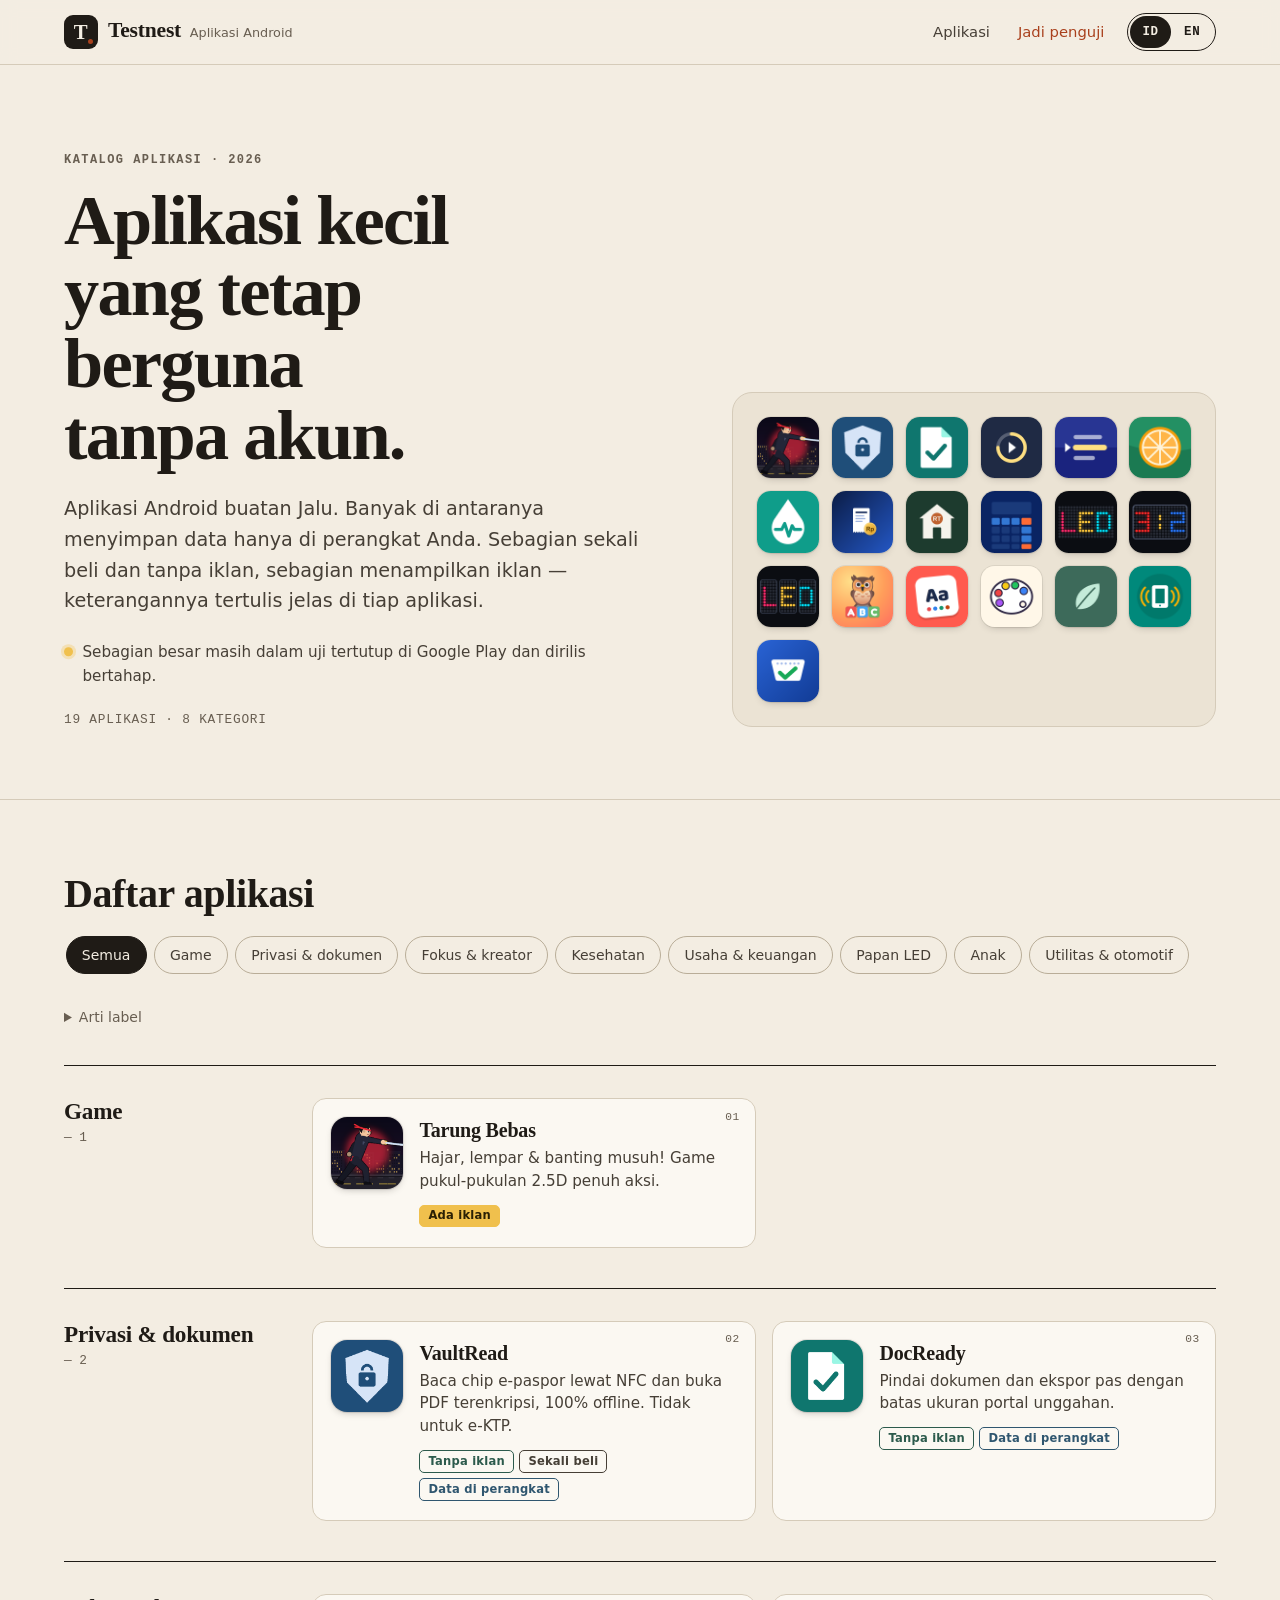
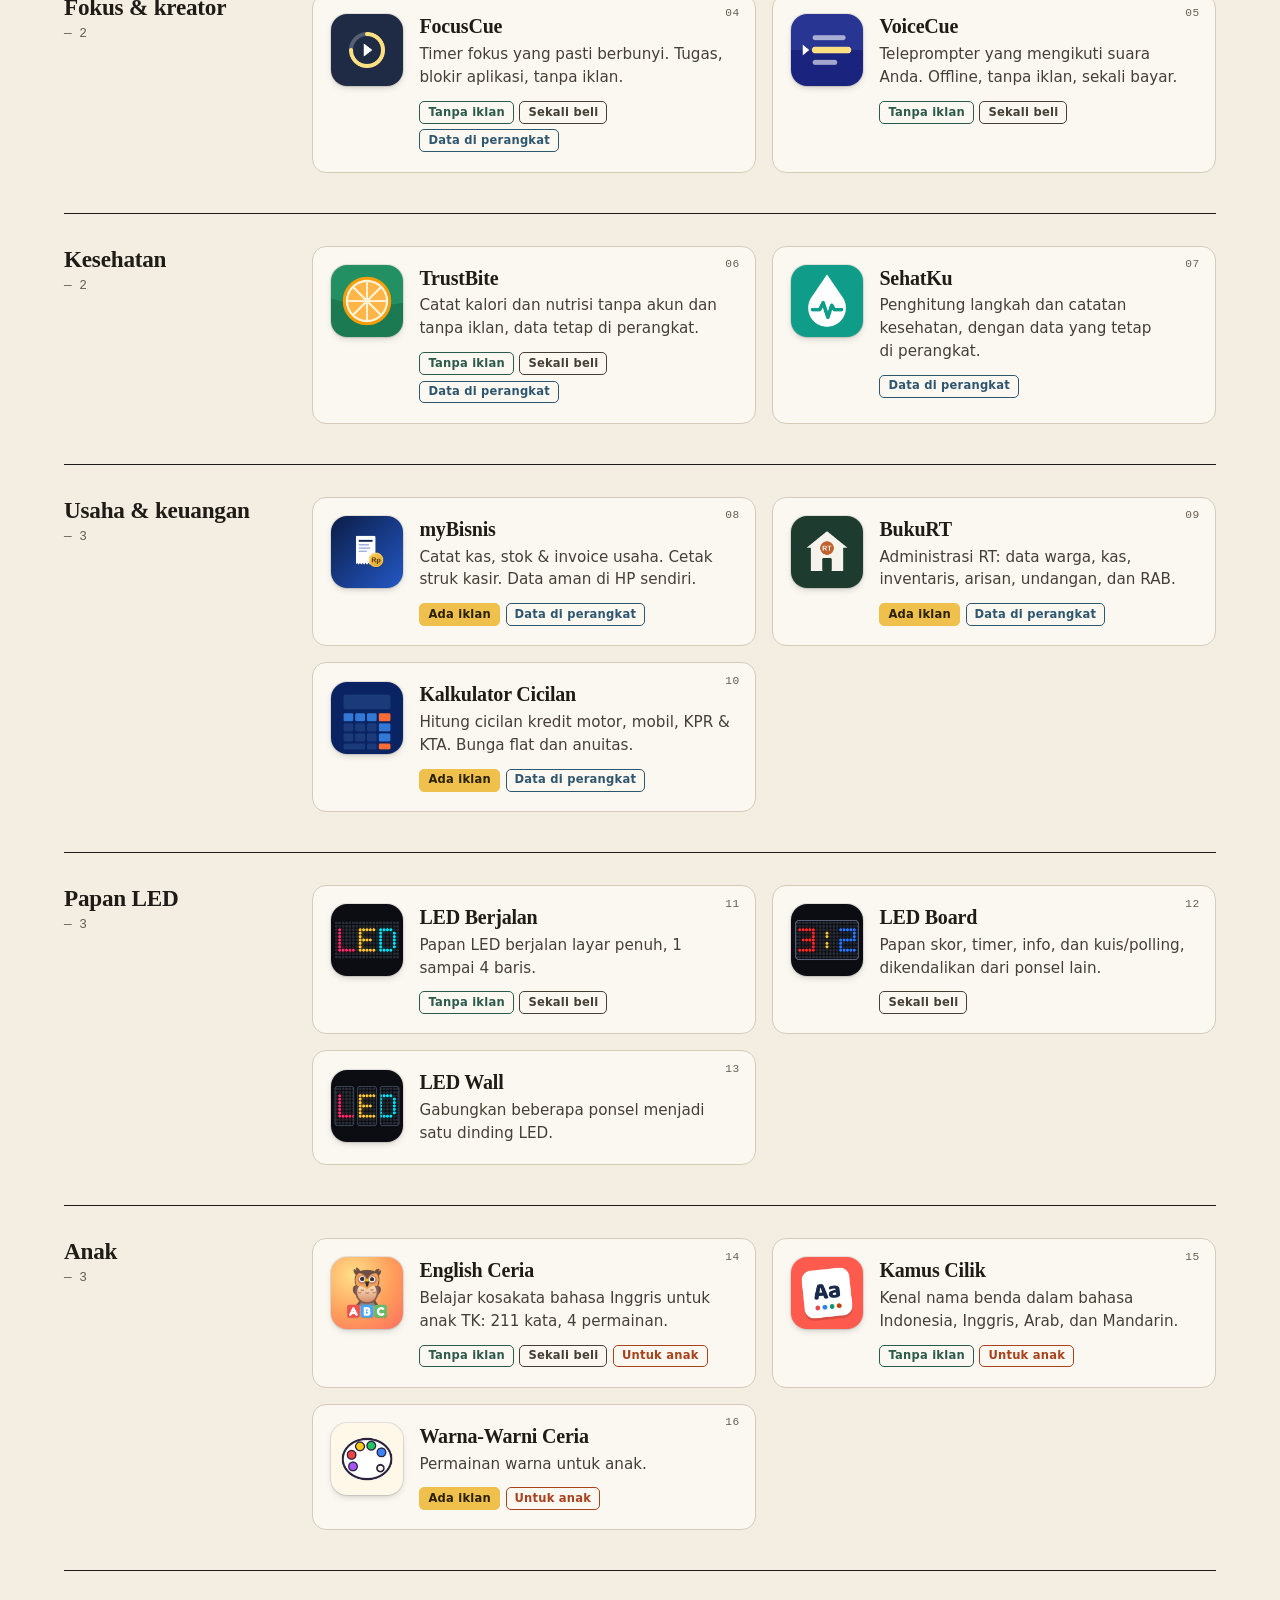
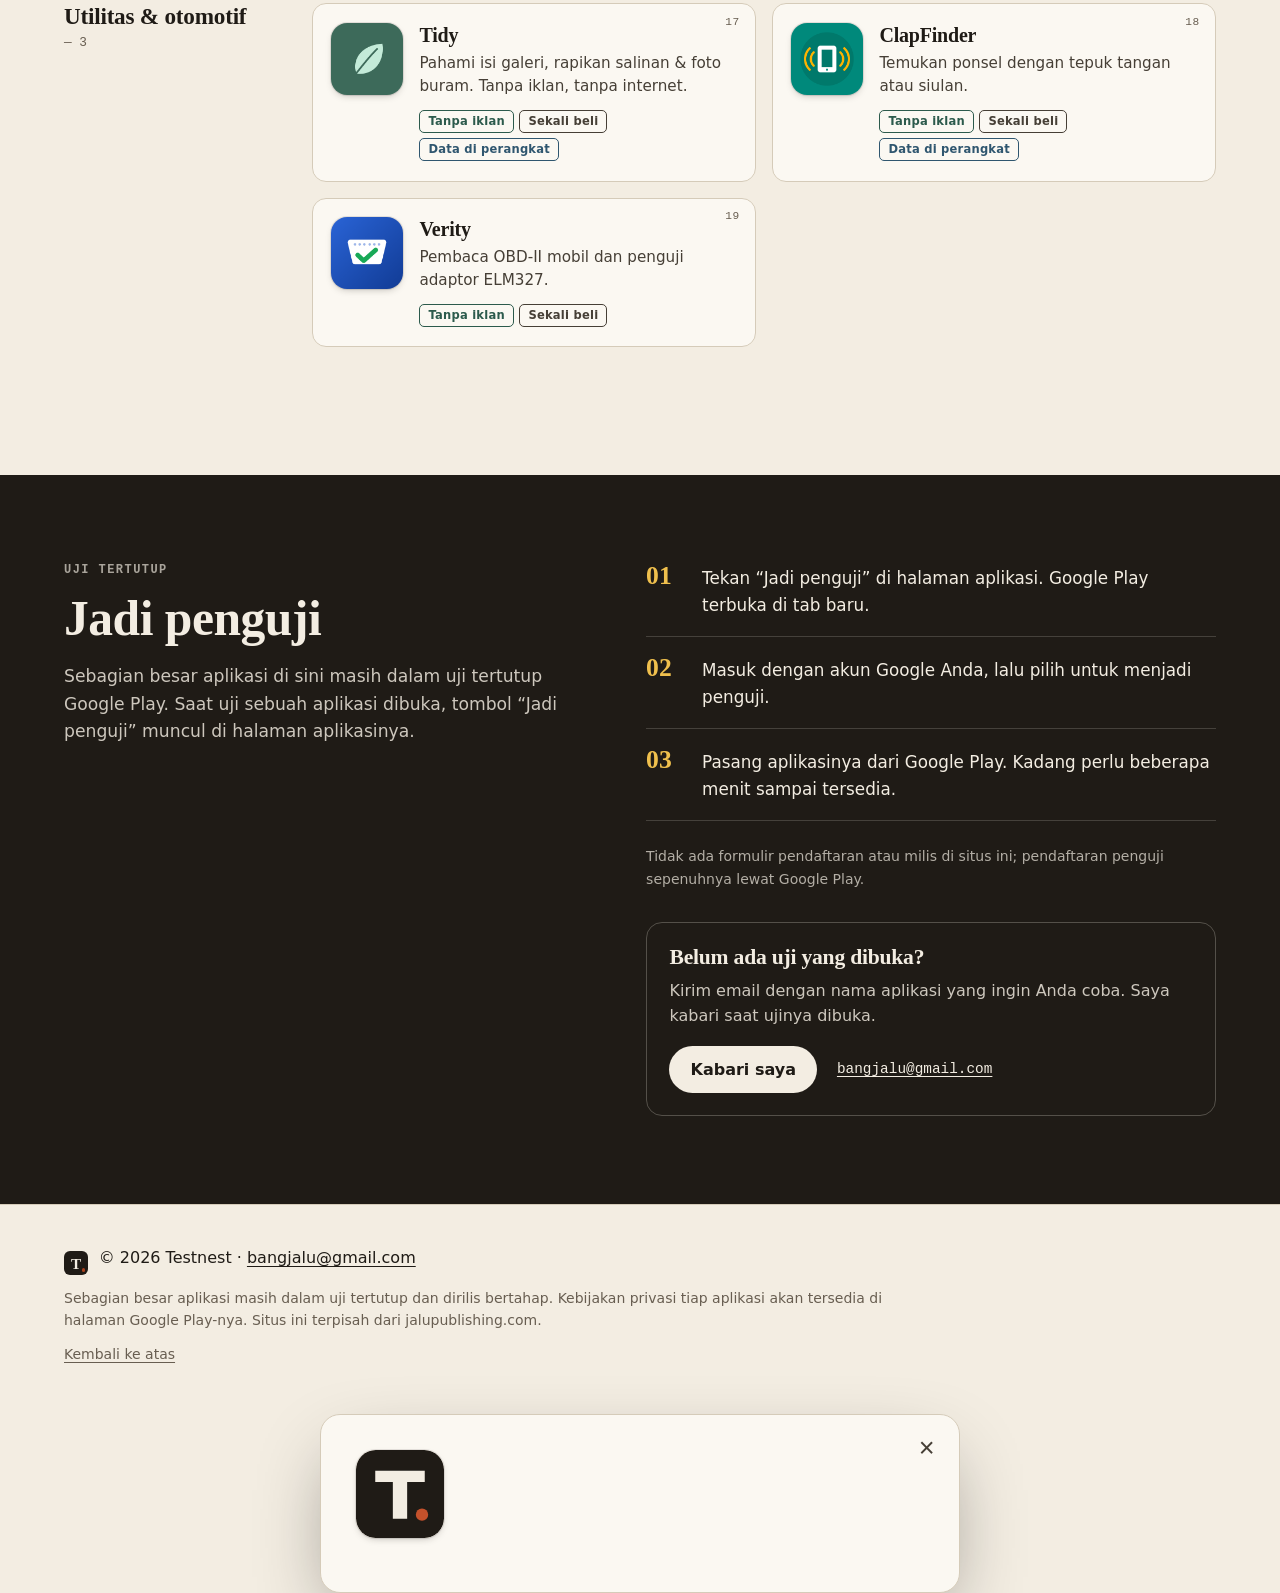
==== commit 7d98f9f4: "Add Tarung Bebas to the Testnest catalog. The Unity fighting game was missed in the first inventory." ====
--- a/index.html
+++ b/index.html
@@ -42,9 +42,9 @@
       <h1 id="hero-title" data-i18n="hero.title">Aplikasi kecil yang tetap berguna tanpa akun.</h1>
       <p class="lede" data-i18n="hero.lede">Aplikasi Android buatan Jalu. Banyak di antaranya menyimpan data hanya di perangkat Anda. Sebagian sekali beli dan tanpa iklan, sebagian menampilkan iklan — keterangannya tertulis jelas di tiap aplikasi.</p>
       <p class="hero-status"><span class="status-dot" aria-hidden="true"></span><span data-i18n="hero.status">Sebagian besar masih dalam uji tertutup di Google Play dan dirilis bertahap.</span></p>
-      <p class="hero-meta"><span id="count-apps"><!-- COUNT:APPS -->18 aplikasi<!-- /COUNT:APPS --></span><span aria-hidden="true"> · </span><span id="count-groups"><!-- COUNT:GROUPS -->7 kategori<!-- /COUNT:GROUPS --></span></p>
+      <p class="hero-meta"><span id="count-apps"><!-- COUNT:APPS -->19 aplikasi<!-- /COUNT:APPS --></span><span aria-hidden="true"> · </span><span id="count-groups"><!-- COUNT:GROUPS -->8 kategori<!-- /COUNT:GROUPS --></span></p>
     </div>
-    <ul class="mosaic" id="mosaic" aria-hidden="true"><!-- MOSAIC:START --><li><a href="#app/vaultread" tabindex="-1"><img src="icons/vaultread.png" alt="" width="56" height="56" decoding="async"></a></li><li><a href="#app/docready" tabindex="-1"><img src="icons/docready.png" alt="" width="56" height="56" decoding="async"></a></li><li><a href="#app/focuscue" tabindex="-1"><img src="icons/focuscue.png" alt="" width="56" height="56" decoding="async"></a></li><li><a href="#app/voicecue" tabindex="-1"><img src="icons/voicecue.png" alt="" width="56" height="56" decoding="async"></a></li><li><a href="#app/trustbite" tabindex="-1"><img src="icons/trustbite.png" alt="" width="56" height="56" decoding="async"></a></li><li><a href="#app/sehatku" tabindex="-1"><img src="icons/sehatku.png" alt="" width="56" height="56" decoding="async"></a></li><li><a href="#app/mybisnis" tabindex="-1"><img src="icons/mybisnis.png" alt="" width="56" height="56" decoding="async"></a></li><li><a href="#app/bukurt" tabindex="-1"><img src="icons/bukurt.png" alt="" width="56" height="56" decoding="async"></a></li><li><a href="#app/kalkulator-cicilan" tabindex="-1"><img src="icons/kalkulator-cicilan.png" alt="" width="56" height="56" decoding="async"></a></li><li><a href="#app/led-berjalan" tabindex="-1"><img src="icons/led-berjalan.png" alt="" width="56" height="56" decoding="async"></a></li><li><a href="#app/led-board" tabindex="-1"><img src="icons/led-board.png" alt="" width="56" height="56" decoding="async"></a></li><li><a href="#app/led-wall" tabindex="-1"><img src="icons/led-wall.png" alt="" width="56" height="56" decoding="async"></a></li><li><a href="#app/english-ceria" tabindex="-1"><img src="icons/english-ceria.png" alt="" width="56" height="56" decoding="async"></a></li><li><a href="#app/kamus-cilik" tabindex="-1"><img src="icons/kamus-cilik.png" alt="" width="56" height="56" decoding="async"></a></li><li><a href="#app/warna-ceria" tabindex="-1"><img src="icons/warna-ceria.png" alt="" width="56" height="56" decoding="async"></a></li><li><a href="#app/tidy" tabindex="-1"><img src="icons/tidy.png" alt="" width="56" height="56" decoding="async"></a></li><li><a href="#app/clapfinder" tabindex="-1"><img src="icons/clapfinder.png" alt="" width="56" height="56" decoding="async"></a></li><li><a href="#app/verity" tabindex="-1"><img src="icons/verity.png" alt="" width="56" height="56" decoding="async"></a></li><!-- MOSAIC:END --></ul>
+    <ul class="mosaic" id="mosaic" aria-hidden="true"><!-- MOSAIC:START --><li><a href="#app/tarung-bebas" tabindex="-1"><img src="icons/tarung-bebas.png" alt="" width="56" height="56" decoding="async"></a></li><li><a href="#app/vaultread" tabindex="-1"><img src="icons/vaultread.png" alt="" width="56" height="56" decoding="async"></a></li><li><a href="#app/docready" tabindex="-1"><img src="icons/docready.png" alt="" width="56" height="56" decoding="async"></a></li><li><a href="#app/focuscue" tabindex="-1"><img src="icons/focuscue.png" alt="" width="56" height="56" decoding="async"></a></li><li><a href="#app/voicecue" tabindex="-1"><img src="icons/voicecue.png" alt="" width="56" height="56" decoding="async"></a></li><li><a href="#app/trustbite" tabindex="-1"><img src="icons/trustbite.png" alt="" width="56" height="56" decoding="async"></a></li><li><a href="#app/sehatku" tabindex="-1"><img src="icons/sehatku.png" alt="" width="56" height="56" decoding="async"></a></li><li><a href="#app/mybisnis" tabindex="-1"><img src="icons/mybisnis.png" alt="" width="56" height="56" decoding="async"></a></li><li><a href="#app/bukurt" tabindex="-1"><img src="icons/bukurt.png" alt="" width="56" height="56" decoding="async"></a></li><li><a href="#app/kalkulator-cicilan" tabindex="-1"><img src="icons/kalkulator-cicilan.png" alt="" width="56" height="56" decoding="async"></a></li><li><a href="#app/led-berjalan" tabindex="-1"><img src="icons/led-berjalan.png" alt="" width="56" height="56" decoding="async"></a></li><li><a href="#app/led-board" tabindex="-1"><img src="icons/led-board.png" alt="" width="56" height="56" decoding="async"></a></li><li><a href="#app/led-wall" tabindex="-1"><img src="icons/led-wall.png" alt="" width="56" height="56" decoding="async"></a></li><li><a href="#app/english-ceria" tabindex="-1"><img src="icons/english-ceria.png" alt="" width="56" height="56" decoding="async"></a></li><li><a href="#app/kamus-cilik" tabindex="-1"><img src="icons/kamus-cilik.png" alt="" width="56" height="56" decoding="async"></a></li><li><a href="#app/warna-ceria" tabindex="-1"><img src="icons/warna-ceria.png" alt="" width="56" height="56" decoding="async"></a></li><li><a href="#app/tidy" tabindex="-1"><img src="icons/tidy.png" alt="" width="56" height="56" decoding="async"></a></li><li><a href="#app/clapfinder" tabindex="-1"><img src="icons/clapfinder.png" alt="" width="56" height="56" decoding="async"></a></li><li><a href="#app/verity" tabindex="-1"><img src="icons/verity.png" alt="" width="56" height="56" decoding="async"></a></li><!-- MOSAIC:END --></ul>
   </section>
 
   <section class="apps" id="aplikasi" aria-labelledby="apps-title" tabindex="-1">
@@ -53,14 +53,14 @@
         <h2 id="apps-title" data-i18n="apps.title">Daftar aplikasi</h2>
         <div class="filters-wrap">
           <p class="visually-hidden" id="filter-label" data-i18n="filter.label">Tampilkan kategori</p>
-          <ul class="filters" id="filters" role="list" aria-labelledby="filter-label"><!-- FILTERS:START --><li><button type="button" class="chip" data-filter="all" aria-pressed="true">Semua</button></li><li><button type="button" class="chip" data-filter="docs" aria-pressed="false">Privasi &amp; dokumen</button></li><li><button type="button" class="chip" data-filter="work" aria-pressed="false">Fokus &amp; kreator</button></li><li><button type="button" class="chip" data-filter="health" aria-pressed="false">Kesehatan</button></li><li><button type="button" class="chip" data-filter="biz" aria-pressed="false">Usaha &amp; keuangan</button></li><li><button type="button" class="chip" data-filter="led" aria-pressed="false">Papan LED</button></li><li><button type="button" class="chip" data-filter="kids" aria-pressed="false">Anak</button></li><li><button type="button" class="chip" data-filter="util" aria-pressed="false">Utilitas &amp; otomotif</button></li><!-- FILTERS:END --></ul>
+          <ul class="filters" id="filters" role="list" aria-labelledby="filter-label"><!-- FILTERS:START --><li><button type="button" class="chip" data-filter="all" aria-pressed="true">Semua</button></li><li><button type="button" class="chip" data-filter="game" aria-pressed="false">Game</button></li><li><button type="button" class="chip" data-filter="docs" aria-pressed="false">Privasi &amp; dokumen</button></li><li><button type="button" class="chip" data-filter="work" aria-pressed="false">Fokus &amp; kreator</button></li><li><button type="button" class="chip" data-filter="health" aria-pressed="false">Kesehatan</button></li><li><button type="button" class="chip" data-filter="biz" aria-pressed="false">Usaha &amp; keuangan</button></li><li><button type="button" class="chip" data-filter="led" aria-pressed="false">Papan LED</button></li><li><button type="button" class="chip" data-filter="kids" aria-pressed="false">Anak</button></li><li><button type="button" class="chip" data-filter="util" aria-pressed="false">Utilitas &amp; otomotif</button></li><!-- FILTERS:END --></ul>
         </div>
       </div>
       <details class="legend">
         <summary data-i18n="legend.title">Arti label</summary>
         <ul id="legend" role="list"><!-- LEGEND:START --><li><span class="badge badge--hasAds">Ada iklan</span> menampilkan iklan, setidaknya di versi gratis</li><li><span class="badge badge--noAds">Tanpa iklan</span> tidak menampilkan iklan</li><li><span class="badge badge--oneTime">Sekali beli</span> dibayar sekali (aplikasinya atau versi Pro), bukan langganan</li><li><span class="badge badge--onDevice">Data di perangkat</span> data Anda disimpan di ponsel</li><li><span class="badge badge--kids">Untuk anak</span> dibuat untuk anak-anak</li><!-- LEGEND:END --></ul>
       </details>
-      <div id="app-list" class="app-list" aria-live="polite"><!-- APPS:START --><section class="group" id="group-docs" data-group="docs" aria-labelledby="gh-docs"><header class="group-head"><h3 id="gh-docs">Privasi &amp; dokumen</h3><span class="group-count">2</span></header><ul class="cards" role="list"><li class="card" data-app="vaultread"><span class="card-num" aria-hidden="true">01</span><img class="app-icon" src="icons/vaultread.png" alt="" width="72" height="72" loading="lazy" decoding="async"><div class="card-body"><h4 class="card-title"><a class="card-link" href="#app/vaultread" aria-label="Lihat detail VaultRead">VaultRead</a></h4><p class="card-short">Baca chip e-paspor lewat NFC dan buka PDF terenkripsi, 100% offline. Tidak untuk e-KTP.</p><ul class="badges"><li class="badge badge--noAds">Tanpa iklan</li><li class="badge badge--oneTime">Sekali beli</li><li class="badge badge--onDevice">Data di perangkat</li></ul><details class="nojs-more"><summary>Selengkapnya</summary><p class="notice"><strong>Penting:</strong> e-KTP Indonesia tidak didukung. VaultRead dibuat untuk e-paspor (ICAO 9303).</p><p class="detail-long">VaultRead membaca chip e-paspor berstandar ICAO 9303 lewat NFC, membuka PDF terenkripsi, dan menyediakan brankas AES-256-GCM yang bisa Anda aktifkan jika perlu. Aplikasi ini tidak punya izin internet sama sekali: tanpa server, tanpa akun, tanpa iklan. Sekali beli, dengan uji coba 3 dokumen dan 3 pembacaan NFC. Tampilan tersedia dalam bahasa Indonesia, Inggris, dan Spanyol. Saat ini khusus Android; belum ada versi iOS.</p><div class="tester tester--soon"><p class="status-pill"><span class="status-dot" aria-hidden="true"></span>Uji tertutup segera</p><p class="tester-note">Tautan penguji akan muncul di sini saat ujinya dibuka. Ingin dikabari? <a href="mailto:bangjalu@gmail.com?subject=Kabari%20saya%20saat%20uji%20VaultRead%20dibuka">Email bangjalu@gmail.com</a></p></div><dl class="facts"><div><dt>Nama paket</dt><dd><code>com.jalu.vaultread</code></dd></div></dl><p class="privacy-note">Kebijakan privasi akan tersedia di halaman Google Play aplikasi ini.</p></details></div></li><li class="card" data-app="docready"><span class="card-num" aria-hidden="true">02</span><img class="app-icon" src="icons/docready.png" alt="" width="72" height="72" loading="lazy" decoding="async"><div class="card-body"><h4 class="card-title"><a class="card-link" href="#app/docready" aria-label="Lihat detail DocReady">DocReady</a></h4><p class="card-short">Pindai dokumen dan ekspor pas dengan batas ukuran portal unggahan.</p><ul class="badges"><li class="badge badge--noAds">Tanpa iklan</li><li class="badge badge--onDevice">Data di perangkat</li></ul><details class="nojs-more"><summary>Selengkapnya</summary><p class="detail-long">DocReady memindai dokumen lalu mengekspornya sesuai batas ukuran portal unggahan, misalnya PDF maksimal 200 KB. Gratis, tanpa iklan, tanpa watermark, tanpa akun, dan dokumen tetap di perangkat. Pemindaiannya memakai Google ML Kit Document Scanner yang berjalan di perangkat. Tersedia juga DocReady Pro sebagai pembelian sekali beli lewat Google Play.</p><div class="tester tester--soon"><p class="status-pill"><span class="status-dot" aria-hidden="true"></span>Uji tertutup segera</p><p class="tester-note">Tautan penguji akan muncul di sini saat ujinya dibuka. Ingin dikabari? <a href="mailto:bangjalu@gmail.com?subject=Kabari%20saya%20saat%20uji%20DocReady%20dibuka">Email bangjalu@gmail.com</a></p></div><dl class="facts"><div><dt>Nama paket</dt><dd><code>id.docready.app</code></dd></div></dl><p class="privacy-note">Kebijakan privasi akan tersedia di halaman Google Play aplikasi ini.</p></details></div></li></ul></section><section class="group" id="group-work" data-group="work" aria-labelledby="gh-work"><header class="group-head"><h3 id="gh-work">Fokus &amp; kreator</h3><span class="group-count">2</span></header><ul class="cards" role="list"><li class="card" data-app="focuscue"><span class="card-num" aria-hidden="true">03</span><img class="app-icon" src="icons/focuscue.png" alt="" width="72" height="72" loading="lazy" decoding="async"><div class="card-body"><h4 class="card-title"><a class="card-link" href="#app/focuscue" aria-label="Lihat detail FocusCue">FocusCue</a></h4><p class="card-short">Timer fokus yang pasti berbunyi. Tugas, blokir aplikasi, tanpa iklan.</p><ul class="badges"><li class="badge badge--noAds">Tanpa iklan</li><li class="badge badge--oneTime">Sekali beli</li><li class="badge badge--onDevice">Data di perangkat</li></ul><details class="nojs-more"><summary>Selengkapnya</summary><p class="detail-long">FocusCue adalah timer fokus ala Pomodoro yang alarm akhirnya dipegang oleh Android, jadi tetap berbunyi walau aplikasi ditutup atau ponsel dalam mode senyap. Ada pemeriksaan Alarm Health, pencatatan tugas, statistik 7 hari, dan pemblokir aplikasi opsional lewat Aksesibilitas. Pemblokir hanya membaca nama aplikasi yang sedang tampil dan tidak pernah memblokir telepon atau SMS. Tanpa iklan, tanpa akun, data di perangkat. Gratis: timer tanpa batas, 3 tugas, blokir 3 aplikasi, statistik 7 hari. Pro (sekali beli): tugas dan blokir tanpa batas, statistik lebih panjang, ekspor CSV.</p><div class="tester tester--soon"><p class="status-pill"><span class="status-dot" aria-hidden="true"></span>Uji tertutup segera</p><p class="tester-note">Tautan penguji akan muncul di sini saat ujinya dibuka. Ingin dikabari? <a href="mailto:bangjalu@gmail.com?subject=Kabari%20saya%20saat%20uji%20FocusCue%20dibuka">Email bangjalu@gmail.com</a></p></div><dl class="facts"><div><dt>Judul di Google Play</dt><dd>FocusCue: Timer Fokus &amp; Blokir</dd></div><div><dt>Nama paket</dt><dd><code>id.focuscue.app</code></dd></div></dl><p class="privacy-note">Kebijakan privasi akan tersedia di halaman Google Play aplikasi ini.</p></details></div></li><li class="card" data-app="voicecue"><span class="card-num" aria-hidden="true">04</span><img class="app-icon" src="icons/voicecue.png" alt="" width="72" height="72" loading="lazy" decoding="async"><div class="card-body"><h4 class="card-title"><a class="card-link" href="#app/voicecue" aria-label="Lihat detail VoiceCue">VoiceCue</a></h4><p class="card-short">Teleprompter yang mengikuti suara Anda. Offline, tanpa iklan, sekali bayar.</p><ul class="badges"><li class="badge badge--noAds">Tanpa iklan</li><li class="badge badge--oneTime">Sekali beli</li></ul><details class="nojs-more"><summary>Selengkapnya</summary><p class="notice"><strong>Penting:</strong> Gulir suara offline butuh Android 13 ke atas dan paket ucapan di perangkat dari Google.</p><p class="detail-long">VoiceCue menggulir naskah dengan mencocokkan kata yang Anda ucapkan dengan teks, bukan menebak dari keras-pelannya suara. Pengenalan suara berjalan offline di perangkat, dalam bahasa Indonesia dan Inggris. Ada perekaman kamera di dalam aplikasi, teleprompter mengambang di atas aplikasi kamera lain, penanda naskah, dan mode cermin. Tanpa iklan. Gratis: gulir suara, kamera, penanda, 3 naskah hingga 600 kata, dan 3 sesi mengambang. Pro (sekali beli): naskah dan mode mengambang tanpa batas.</p><div class="tester tester--soon"><p class="status-pill"><span class="status-dot" aria-hidden="true"></span>Uji tertutup segera</p><p class="tester-note">Tautan penguji akan muncul di sini saat ujinya dibuka. Ingin dikabari? <a href="mailto:bangjalu@gmail.com?subject=Kabari%20saya%20saat%20uji%20VoiceCue%20dibuka">Email bangjalu@gmail.com</a></p></div><dl class="facts"><div><dt>Judul di Google Play</dt><dd>VoiceCue: Teleprompter Suara</dd></div><div><dt>Nama paket</dt><dd><code>id.voicecue.app</code></dd></div></dl><p class="privacy-note">Kebijakan privasi akan tersedia di halaman Google Play aplikasi ini.</p></details></div></li></ul></section><section class="group" id="group-health" data-group="health" aria-labelledby="gh-health"><header class="group-head"><h3 id="gh-health">Kesehatan</h3><span class="group-count">2</span></header><ul class="cards" role="list"><li class="card" data-app="trustbite"><span class="card-num" aria-hidden="true">05</span><img class="app-icon" src="icons/trustbite.png" alt="" width="72" height="72" loading="lazy" decoding="async"><div class="card-body"><h4 class="card-title"><a class="card-link" href="#app/trustbite" aria-label="Lihat detail TrustBite">TrustBite</a></h4><p class="card-short">Catat kalori dan nutrisi tanpa akun dan tanpa iklan, data tetap di perangkat.</p><ul class="badges"><li class="badge badge--noAds">Tanpa iklan</li><li class="badge badge--oneTime">Sekali beli</li><li class="badge badge--onDevice">Data di perangkat</li></ul><details class="nojs-more"><summary>Selengkapnya</summary><p class="detail-long">TrustBite mencatat kalori dan nutrisi harian. Pemindai barcode dan OCR (Tesseract) berjalan di perangkat; pencarian ke Open Food Facts atau berbagi data ke sana hanya dilakukan dengan persetujuan Anda. Data makanannya mencakup USDA dan hidangan Indonesia. Tanpa akun, tanpa iklan, data tersimpan di perangkat. Fitur kesehatan inti gratis selamanya, dan ada pilihan sekali beli. Bahasa: Inggris (bawaan) dan Indonesia.</p><div class="tester tester--soon"><p class="status-pill"><span class="status-dot" aria-hidden="true"></span>Uji tertutup segera</p><p class="tester-note">Tautan penguji akan muncul di sini saat ujinya dibuka. Ingin dikabari? <a href="mailto:bangjalu@gmail.com?subject=Kabari%20saya%20saat%20uji%20TrustBite%20dibuka">Email bangjalu@gmail.com</a></p></div><dl class="facts"><div><dt>Nama paket</dt><dd><code>com.jalu.trustbite</code></dd></div></dl><p class="privacy-note">Kebijakan privasi akan tersedia di halaman Google Play aplikasi ini.</p></details></div></li><li class="card" data-app="sehatku"><span class="card-num" aria-hidden="true">06</span><img class="app-icon" src="icons/sehatku.png" alt="" width="72" height="72" loading="lazy" decoding="async"><div class="card-body"><h4 class="card-title"><a class="card-link" href="#app/sehatku" aria-label="Lihat detail SehatKu">SehatKu</a></h4><p class="card-short">Penghitung langkah dan catatan kesehatan, dengan data yang tetap di perangkat.</p><ul class="badges"><li class="badge badge--onDevice">Data di perangkat</li></ul><details class="nojs-more"><summary>Selengkapnya</summary><p class="detail-long">SehatKu menghitung langkah Anda dan menyimpan catatan kesehatan. Data kesehatan yang dikumpulkan tidak dibagikan dan tidak keluar dari perangkat. Penghitung langkah butuh ponsel sungguhan (bukan emulator) dan meminta izin Aktivitas fisik (ACTIVITY_RECOGNITION).</p><div class="tester tester--soon"><p class="status-pill"><span class="status-dot" aria-hidden="true"></span>Uji tertutup segera</p><p class="tester-note">Tautan penguji akan muncul di sini saat ujinya dibuka. Ingin dikabari? <a href="mailto:bangjalu@gmail.com?subject=Kabari%20saya%20saat%20uji%20SehatKu%20dibuka">Email bangjalu@gmail.com</a></p></div><dl class="facts"><div><dt>Nama paket</dt><dd><code>id.sehatku.app</code></dd></div></dl><p class="privacy-note">Kebijakan privasi akan tersedia di halaman Google Play aplikasi ini.</p></details></div></li></ul></section><section class="group" id="group-biz" data-group="biz" aria-labelledby="gh-biz"><header class="group-head"><h3 id="gh-biz">Usaha &amp; keuangan</h3><span class="group-count">3</span></header><ul class="cards" role="list"><li class="card" data-app="mybisnis"><span class="card-num" aria-hidden="true">07</span><img class="app-icon" src="icons/mybisnis.png" alt="" width="72" height="72" loading="lazy" decoding="async"><div class="card-body"><h4 class="card-title"><a class="card-link" href="#app/mybisnis" aria-label="Lihat detail myBisnis">myBisnis</a></h4><p class="card-short">Catat kas, stok &amp; invoice usaha. Cetak struk kasir. Data aman di HP sendiri.</p><ul class="badges"><li class="badge badge--hasAds">Ada iklan</li><li class="badge badge--onDevice">Data di perangkat</li></ul><details class="nojs-more"><summary>Selengkapnya</summary><p class="detail-long">myBisnis membantu UMKM mencatat kas harian, penjualan, pembelian, dan pengeluaran, mengelola stok, serta menyimpan buku pelanggan dan pemasok. Bisa mengirim lewat WhatsApp, membuat invoice dan PDF, mencetak struk di printer thermal Bluetooth (58/80 mm), dan menghitung cicilan. Data tersimpan di HP; cadangan ke WhatsApp atau Google Drive hanya dibuat saat Anda memintanya. Gratis dipakai, dengan pilihan untuk bebas iklan.</p><div class="tester tester--soon"><p class="status-pill"><span class="status-dot" aria-hidden="true"></span>Uji tertutup segera</p><p class="tester-note">Tautan penguji akan muncul di sini saat ujinya dibuka. Ingin dikabari? <a href="mailto:bangjalu@gmail.com?subject=Kabari%20saya%20saat%20uji%20myBisnis%20dibuka">Email bangjalu@gmail.com</a></p></div><dl class="facts"><div><dt>Judul di Google Play</dt><dd>myBisnis: Catatan Usaha UMKM</dd></div><div><dt>Nama paket</dt><dd><code>id.mybisnis.app</code></dd></div></dl><p class="privacy-note">Kebijakan privasi akan tersedia di halaman Google Play aplikasi ini.</p></details></div></li><li class="card" data-app="bukurt"><span class="card-num" aria-hidden="true">08</span><img class="app-icon" src="icons/bukurt.png" alt="" width="72" height="72" loading="lazy" decoding="async"><div class="card-body"><h4 class="card-title"><a class="card-link" href="#app/bukurt" aria-label="Lihat detail BukuRT">BukuRT</a></h4><p class="card-short">Administrasi RT: data warga, kas, inventaris, arisan, undangan, dan RAB.</p><ul class="badges"><li class="badge badge--hasAds">Ada iklan</li><li class="badge badge--onDevice">Data di perangkat</li></ul><details class="nojs-more"><summary>Selengkapnya</summary><p class="detail-long">BukuRT membantu pengurus RT mengelola data warga, kas, inventaris, arisan, undangan, dan RAB (rencana anggaran biaya) dari satu aplikasi. Data tersimpan di perangkat. Versi gratis menampilkan iklan (Google AdMob).</p><div class="tester tester--soon"><p class="status-pill"><span class="status-dot" aria-hidden="true"></span>Uji tertutup segera</p><p class="tester-note">Tautan penguji akan muncul di sini saat ujinya dibuka. Ingin dikabari? <a href="mailto:bangjalu@gmail.com?subject=Kabari%20saya%20saat%20uji%20BukuRT%20dibuka">Email bangjalu@gmail.com</a></p></div><dl class="facts"><div><dt>Nama paket</dt><dd><code>id.jalu.bukurt</code></dd></div></dl><p class="privacy-note">Kebijakan privasi akan tersedia di halaman Google Play aplikasi ini.</p></details></div></li><li class="card" data-app="kalkulator-cicilan"><span class="card-num" aria-hidden="true">09</span><img class="app-icon" src="icons/kalkulator-cicilan.png" alt="" width="72" height="72" loading="lazy" decoding="async"><div class="card-body"><h4 class="card-title"><a class="card-link" href="#app/kalkulator-cicilan" aria-label="Lihat detail Kalkulator Cicilan">Kalkulator Cicilan</a></h4><p class="card-short">Hitung cicilan kredit motor, mobil, KPR &amp; KTA. Bunga flat dan anuitas.</p><ul class="badges"><li class="badge badge--hasAds">Ada iklan</li><li class="badge badge--onDevice">Data di perangkat</li></ul><details class="nojs-more"><summary>Selengkapnya</summary><p class="notice"><strong>Penting:</strong> Hanya kalkulator: tidak menawarkan pinjaman dan tidak terhubung dengan pemberi pinjaman mana pun. Hasilnya perkiraan.</p><p class="detail-long">Kalkulator Cicilan menghitung perkiraan cicilan kredit motor, mobil, KPR, dan KTA dengan bunga flat maupun anuitas. Riwayat perhitungan tersimpan di perangkat dan hasilnya bisa dibagikan ke WhatsApp. Aplikasi ini menampilkan iklan (Google AdMob).</p><div class="tester tester--soon"><p class="status-pill"><span class="status-dot" aria-hidden="true"></span>Uji tertutup segera</p><p class="tester-note">Tautan penguji akan muncul di sini saat ujinya dibuka. Ingin dikabari? <a href="mailto:bangjalu@gmail.com?subject=Kabari%20saya%20saat%20uji%20Kalkulator%20Cicilan%20dibuka">Email bangjalu@gmail.com</a></p></div><dl class="facts"><div><dt>Nama paket</dt><dd><code>com.jalu.kalkulatorcicilan</code></dd></div></dl><p class="privacy-note">Kebijakan privasi akan tersedia di halaman Google Play aplikasi ini.</p></details></div></li></ul></section><section class="group" id="group-led" data-group="led" aria-labelledby="gh-led"><header class="group-head"><h3 id="gh-led">Papan LED</h3><span class="group-count">3</span></header><ul class="cards" role="list"><li class="card" data-app="led-berjalan"><span class="card-num" aria-hidden="true">10</span><img class="app-icon" src="icons/led-berjalan.png" alt="" width="72" height="72" loading="lazy" decoding="async"><div class="card-body"><h4 class="card-title"><a class="card-link" href="#app/led-berjalan" aria-label="Lihat detail LED Berjalan">LED Berjalan</a></h4><p class="card-short">Papan LED berjalan layar penuh, 1 sampai 4 baris.</p><ul class="badges"><li class="badge badge--noAds">Tanpa iklan</li><li class="badge badge--oneTime">Sekali beli</li></ul><details class="nojs-more"><summary>Selengkapnya</summary><p class="detail-long">LED Berjalan mengubah layar ponsel menjadi papan LED berjalan layar penuh dengan 1 sampai 4 baris teks. Tanpa iklan; versi Pro tersedia sebagai pembelian sekali beli.</p><div class="tester tester--soon"><p class="status-pill"><span class="status-dot" aria-hidden="true"></span>Uji tertutup segera</p><p class="tester-note">Tautan penguji akan muncul di sini saat ujinya dibuka. Ingin dikabari? <a href="mailto:bangjalu@gmail.com?subject=Kabari%20saya%20saat%20uji%20LED%20Berjalan%20dibuka">Email bangjalu@gmail.com</a></p></div><dl class="facts"><div><dt>Nama paket</dt><dd><code>id.ledberjalan.app</code></dd></div></dl><p class="privacy-note">Kebijakan privasi akan tersedia di halaman Google Play aplikasi ini.</p></details></div></li><li class="card" data-app="led-board"><span class="card-num" aria-hidden="true">11</span><img class="app-icon" src="icons/led-board.png" alt="" width="72" height="72" loading="lazy" decoding="async"><div class="card-body"><h4 class="card-title"><a class="card-link" href="#app/led-board" aria-label="Lihat detail LED Board">LED Board</a></h4><p class="card-short">Papan skor, timer, info, dan kuis/polling, dikendalikan dari ponsel lain.</p><ul class="badges"><li class="badge badge--oneTime">Sekali beli</li></ul><details class="nojs-more"><summary>Selengkapnya</summary><p class="detail-long">LED Board menjadikan satu perangkat sebagai layar papan skor, timer, info, atau kuis dan polling, sementara perangkat lain mengendalikannya secara offline lewat Nearby dan Wi-Fi lokal. Pro tersedia sebagai pembelian sekali beli.</p><div class="tester tester--soon"><p class="status-pill"><span class="status-dot" aria-hidden="true"></span>Uji tertutup segera</p><p class="tester-note">Tautan penguji akan muncul di sini saat ujinya dibuka. Ingin dikabari? <a href="mailto:bangjalu@gmail.com?subject=Kabari%20saya%20saat%20uji%20LED%20Board%20dibuka">Email bangjalu@gmail.com</a></p></div><dl class="facts"><div><dt>Nama paket</dt><dd><code>id.ledboard.app</code></dd></div></dl><p class="privacy-note">Kebijakan privasi akan tersedia di halaman Google Play aplikasi ini.</p></details></div></li><li class="card" data-app="led-wall"><span class="card-num" aria-hidden="true">12</span><img class="app-icon" src="icons/led-wall.png" alt="" width="72" height="72" loading="lazy" decoding="async"><div class="card-body"><h4 class="card-title"><a class="card-link" href="#app/led-wall" aria-label="Lihat detail LED Wall">LED Wall</a></h4><p class="card-short">Gabungkan beberapa ponsel menjadi satu dinding LED.</p><details class="nojs-more"><summary>Selengkapnya</summary><p class="detail-long">LED Wall menyatukan beberapa ponsel menjadi satu dinding LED, terhubung secara offline lewat Nearby. Satu keluarga dengan LED Berjalan dan LED Board.</p><div class="tester tester--soon"><p class="status-pill"><span class="status-dot" aria-hidden="true"></span>Uji tertutup segera</p><p class="tester-note">Tautan penguji akan muncul di sini saat ujinya dibuka. Ingin dikabari? <a href="mailto:bangjalu@gmail.com?subject=Kabari%20saya%20saat%20uji%20LED%20Wall%20dibuka">Email bangjalu@gmail.com</a></p></div><dl class="facts"><div><dt>Nama paket</dt><dd><code>id.ledwall.app</code></dd></div></dl><p class="privacy-note">Kebijakan privasi akan tersedia di halaman Google Play aplikasi ini.</p></details></div></li></ul></section><section class="group" id="group-kids" data-group="kids" aria-labelledby="gh-kids"><header class="group-head"><h3 id="gh-kids">Anak</h3><span class="group-count">3</span></header><ul class="cards" role="list"><li class="card" data-app="english-ceria"><span class="card-num" aria-hidden="true">13</span><img class="app-icon" src="icons/english-ceria.png" alt="" width="72" height="72" loading="lazy" decoding="async"><div class="card-body"><h4 class="card-title"><a class="card-link" href="#app/english-ceria" aria-label="Lihat detail English Ceria">English Ceria</a></h4><p class="card-short">Belajar kosakata bahasa Inggris untuk anak TK: 211 kata, 4 permainan.</p><ul class="badges"><li class="badge badge--noAds">Tanpa iklan</li><li class="badge badge--oneTime">Sekali beli</li><li class="badge badge--kids">Untuk anak</li></ul><details class="nojs-more"><summary>Selengkapnya</summary><p class="detail-long">English Ceria mengajak anak TK belajar bahasa Inggris lewat 13 kategori, 211 kata, dan 4 permainan. Versi gratis membuka 6 kata pertama di tiap kategori; versi lengkap dibuka dengan sekali beli di Google Play, di balik kunci orang tua. Tersedia juga untuk Android TV, dan ada lembar PDF A4 yang bisa dicetak. Tanpa iklan.</p><div class="tester tester--soon"><p class="status-pill"><span class="status-dot" aria-hidden="true"></span>Uji tertutup segera</p><p class="tester-note">Tautan penguji akan muncul di sini saat ujinya dibuka. Ingin dikabari? <a href="mailto:bangjalu@gmail.com?subject=Kabari%20saya%20saat%20uji%20English%20Ceria%20dibuka">Email bangjalu@gmail.com</a></p></div><dl class="facts"><div><dt>Nama paket</dt><dd><code>id.englishceria.app</code></dd></div></dl><p class="privacy-note">Kebijakan privasi akan tersedia di halaman Google Play aplikasi ini.</p></details></div></li><li class="card" data-app="kamus-cilik"><span class="card-num" aria-hidden="true">14</span><img class="app-icon" src="icons/kamus-cilik.png" alt="" width="72" height="72" loading="lazy" decoding="async"><div class="card-body"><h4 class="card-title"><a class="card-link" href="#app/kamus-cilik" aria-label="Lihat detail Kamus Cilik">Kamus Cilik</a></h4><p class="card-short">Kenal nama benda dalam bahasa Indonesia, Inggris, Arab, dan Mandarin.</p><ul class="badges"><li class="badge badge--noAds">Tanpa iklan</li><li class="badge badge--kids">Untuk anak</li></ul><details class="nojs-more"><summary>Selengkapnya</summary><p class="detail-long">Kamus Cilik membantu anak usia sekitar 3–8 tahun mengenal nama benda dalam bahasa Indonesia, Inggris, Arab, dan Mandarin, lengkap dengan gambar, suara per kata, serta cara baca pinyin dan Arab latin. Ada permainan tebak gambar dan kunci orang tua untuk pengaturan. Bisa dipakai di ponsel dan di Android TV dengan remote. Tanpa iklan, tanpa akun.</p><div class="tester tester--soon"><p class="status-pill"><span class="status-dot" aria-hidden="true"></span>Uji tertutup segera</p><p class="tester-note">Tautan penguji akan muncul di sini saat ujinya dibuka. Ingin dikabari? <a href="mailto:bangjalu@gmail.com?subject=Kabari%20saya%20saat%20uji%20Kamus%20Cilik%20dibuka">Email bangjalu@gmail.com</a></p></div><dl class="facts"><div><dt>Nama paket</dt><dd><code>id.kamuscilik.app</code></dd></div></dl><p class="privacy-note">Kebijakan privasi akan tersedia di halaman Google Play aplikasi ini.</p></details></div></li><li class="card" data-app="warna-ceria"><span class="card-num" aria-hidden="true">15</span><img class="app-icon" src="icons/warna-ceria.png" alt="" width="72" height="72" loading="lazy" decoding="async"><div class="card-body"><h4 class="card-title"><a class="card-link" href="#app/warna-ceria" aria-label="Lihat detail Warna-Warni Ceria">Warna-Warni Ceria</a></h4><p class="card-short">Permainan warna untuk anak.</p><ul class="badges"><li class="badge badge--hasAds">Ada iklan</li><li class="badge badge--kids">Untuk anak</li></ul><details class="nojs-more"><summary>Selengkapnya</summary><p class="detail-long">Warna-Warni Ceria adalah permainan mengenal warna untuk anak. Versi gratis dapat menampilkan iklan yang ditujukan untuk anak (Google AdMob, child-directed), dengan pilihan sekali beli untuk menghapus iklan. Aplikasi ini disiapkan untuk program Designed for Families di Google Play.</p><div class="tester tester--soon"><p class="status-pill"><span class="status-dot" aria-hidden="true"></span>Uji tertutup segera</p><p class="tester-note">Tautan penguji akan muncul di sini saat ujinya dibuka. Ingin dikabari? <a href="mailto:bangjalu@gmail.com?subject=Kabari%20saya%20saat%20uji%20Warna-Warni%20Ceria%20dibuka">Email bangjalu@gmail.com</a></p></div><dl class="facts"><div><dt>Nama paket</dt><dd><code>id.warnaceria.app</code></dd></div></dl><p class="privacy-note">Kebijakan privasi akan tersedia di halaman Google Play aplikasi ini.</p></details></div></li></ul></section><section class="group" id="group-util" data-group="util" aria-labelledby="gh-util"><header class="group-head"><h3 id="gh-util">Utilitas &amp; otomotif</h3><span class="group-count">3</span></header><ul class="cards" role="list"><li class="card" data-app="tidy"><span class="card-num" aria-hidden="true">16</span><img class="app-icon" src="icons/tidy.png" alt="" width="72" height="72" loading="lazy" decoding="async"><div class="card-body"><h4 class="card-title"><a class="card-link" href="#app/tidy" aria-label="Lihat detail Tidy">Tidy</a></h4><p class="card-short">Pahami isi galeri, rapikan salinan &amp; foto buram. Tanpa iklan, tanpa internet.</p><ul class="badges"><li class="badge badge--noAds">Tanpa iklan</li><li class="badge badge--oneTime">Sekali beli</li><li class="badge badge--onDevice">Data di perangkat</li></ul><details class="nojs-more"><summary>Selengkapnya</summary><p class="detail-long">Tidy menemukan salinan persis, foto yang hampir sama, tangkapan layar lama, dan video besar. Tidy Pro juga menemukan foto beruntun (burst) serta foto buram atau gelap. Tidy tidak menghapus apa pun tanpa konfirmasi Anda, dan file yang dihapus masuk ke Sampah Android. Tanpa izin internet, tanpa iklan. Fitur dasar gratis; Tidy Pro sekali beli dan bisa dicoba dulu pada 3 file. Tidy tidak menjanjikan ponsel jadi lebih cepat atau membersihkan RAM — tugasnya membantu Anda memahami dan merapikan penyimpanan.</p><div class="tester tester--soon"><p class="status-pill"><span class="status-dot" aria-hidden="true"></span>Uji tertutup segera</p><p class="tester-note">Tautan penguji akan muncul di sini saat ujinya dibuka. Ingin dikabari? <a href="mailto:bangjalu@gmail.com?subject=Kabari%20saya%20saat%20uji%20Tidy%20dibuka">Email bangjalu@gmail.com</a></p></div><dl class="facts"><div><dt>Judul di Google Play</dt><dd>Tidy: Asisten Penyimpanan</dd></div><div><dt>Nama paket</dt><dd><code>id.tidy.app</code></dd></div></dl><p class="privacy-note">Kebijakan privasi akan tersedia di halaman Google Play aplikasi ini.</p></details></div></li><li class="card" data-app="clapfinder"><span class="card-num" aria-hidden="true">17</span><img class="app-icon" src="icons/clapfinder.png" alt="" width="72" height="72" loading="lazy" decoding="async"><div class="card-body"><h4 class="card-title"><a class="card-link" href="#app/clapfinder" aria-label="Lihat detail ClapFinder">ClapFinder</a></h4><p class="card-short">Temukan ponsel dengan tepuk tangan atau siulan.</p><ul class="badges"><li class="badge badge--noAds">Tanpa iklan</li><li class="badge badge--oneTime">Sekali beli</li><li class="badge badge--onDevice">Data di perangkat</li></ul><details class="nojs-more"><summary>Selengkapnya</summary><p class="detail-long">ClapFinder membantu menemukan ponsel yang terselip cukup dengan tepuk tangan atau siulan. Suara dianalisis langsung di perangkat lewat mikrofon; audio tidak disimpan dan tidak dikirim ke mana pun. Tanpa iklan, dengan pilihan sekali beli “ClapFinder selamanya”.</p><div class="tester tester--soon"><p class="status-pill"><span class="status-dot" aria-hidden="true"></span>Uji tertutup segera</p><p class="tester-note">Tautan penguji akan muncul di sini saat ujinya dibuka. Ingin dikabari? <a href="mailto:bangjalu@gmail.com?subject=Kabari%20saya%20saat%20uji%20ClapFinder%20dibuka">Email bangjalu@gmail.com</a></p></div><dl class="facts"><div><dt>Nama paket</dt><dd><code>com.jalu.clapfinder</code></dd></div></dl><p class="privacy-note">Kebijakan privasi akan tersedia di halaman Google Play aplikasi ini.</p></details></div></li><li class="card" data-app="verity"><span class="card-num" aria-hidden="true">18</span><img class="app-icon" src="icons/verity.png" alt="" width="72" height="72" loading="lazy" decoding="async"><div class="card-body"><h4 class="card-title"><a class="card-link" href="#app/verity" aria-label="Lihat detail Verity">Verity</a></h4><p class="card-short">Pembaca OBD-II mobil dan penguji adaptor ELM327.</p><ul class="badges"><li class="badge badge--noAds">Tanpa iklan</li><li class="badge badge--oneTime">Sekali beli</li></ul><details class="nojs-more"><summary>Selengkapnya</summary><p class="notice"><strong>Penting:</strong> Saat ini hanya adaptor Bluetooth Classic (SPP). Verity belum diuji di semua mobil; hasil bisa berbeda antar mobil dan adaptor.</p><p class="detail-long">Verity membaca data OBD-II mobil lewat adaptor ELM327 dan membantu menguji adaptornya. Saat ini mendukung adaptor Bluetooth Classic (SPP). Tanpa iklan, tanpa akun, tanpa langganan. Verity Pro, sekali beli, menambah dasbor kustom.</p><div class="tester tester--soon"><p class="status-pill"><span class="status-dot" aria-hidden="true"></span>Uji tertutup segera</p><p class="tester-note">Tautan penguji akan muncul di sini saat ujinya dibuka. Ingin dikabari? <a href="mailto:bangjalu@gmail.com?subject=Kabari%20saya%20saat%20uji%20Verity%20dibuka">Email bangjalu@gmail.com</a></p></div><dl class="facts"><div><dt>Nama paket</dt><dd><code>com.jalu.verity</code></dd></div></dl><p class="privacy-note">Kebijakan privasi akan tersedia di halaman Google Play aplikasi ini.</p></details></div></li></ul></section><!-- APPS:END --></div>
+      <div id="app-list" class="app-list" aria-live="polite"><!-- APPS:START --><section class="group" id="group-game" data-group="game" aria-labelledby="gh-game"><header class="group-head"><h3 id="gh-game">Game</h3><span class="group-count">1</span></header><ul class="cards" role="list"><li class="card" data-app="tarung-bebas"><span class="card-num" aria-hidden="true">01</span><img class="app-icon" src="icons/tarung-bebas.png" alt="" width="72" height="72" loading="lazy" decoding="async"><div class="card-body"><h4 class="card-title"><a class="card-link" href="#app/tarung-bebas" aria-label="Lihat detail Tarung Bebas">Tarung Bebas</a></h4><p class="card-short">Hajar, lempar &amp; banting musuh! Game pukul-pukulan 2.5D penuh aksi.</p><ul class="badges"><li class="badge badge--hasAds">Ada iklan</li></ul><details class="nojs-more"><summary>Selengkapnya</summary><p class="notice"><strong>Penting:</strong> Untuk usia 13 tahun ke atas. Ada kekerasan kartun (anggota tubuh dapat terpotong, tanpa darah realistis).</p><p class="detail-long">Jadilah petarung jalanan di Tarung Bebas. Mulai dengan tangan kosong, temukan senjata di jalan, dan hadapi gelombang musuh di 7 arena. Ada kombo tinju, uppercut, dan tendangan terbang; musuh bisa dicengkeram lalu dibanting atau dilempar. Permainannya 2.5D dengan 3 jalur: pindah jalur untuk menghindar atau mengejar, panjat tiang, pohon, tembok, atau peti, dan hancurkan penghalang. Senjata seperti pedang, pistol, bumerang, kunai, dan granat bisa dinaikkan hingga level 20; senjata spesial meliputi Drone Tempur, Laser, Bazoka, Palu Godam, dan Pedang Laser. Kartu senjata dari boss membuka senjata premium. Pilih petarung Ninja, Robot, atau Kunoichi, lalu tingkatkan HP, kekuatan, pertahanan, dan kecepatan. Ada Mode Kampanye dan Mode Tower tanpa akhir. Game ini gratis, menampilkan iklan berhadiah Google AdMob hanya jika Anda memilih menonton, dan punya pembelian dalam aplikasi lewat Google Play. Tanpa akun; progres disimpan di perangkat.</p><div class="tester tester--soon"><p class="status-pill"><span class="status-dot" aria-hidden="true"></span>Uji tertutup segera</p><p class="tester-note">Tautan penguji akan muncul di sini saat ujinya dibuka. Ingin dikabari? <a href="mailto:bangjalu@gmail.com?subject=Kabari%20saya%20saat%20uji%20Tarung%20Bebas%20dibuka">Email bangjalu@gmail.com</a></p></div><dl class="facts"><div><dt>Nama paket</dt><dd><code>com.stickninja.game</code></dd></div></dl><p class="privacy-note"><a href="privacy/tarung-bebas.html">Baca kebijakan privasi</a></p></details></div></li></ul></section><section class="group" id="group-docs" data-group="docs" aria-labelledby="gh-docs"><header class="group-head"><h3 id="gh-docs">Privasi &amp; dokumen</h3><span class="group-count">2</span></header><ul class="cards" role="list"><li class="card" data-app="vaultread"><span class="card-num" aria-hidden="true">02</span><img class="app-icon" src="icons/vaultread.png" alt="" width="72" height="72" loading="lazy" decoding="async"><div class="card-body"><h4 class="card-title"><a class="card-link" href="#app/vaultread" aria-label="Lihat detail VaultRead">VaultRead</a></h4><p class="card-short">Baca chip e-paspor lewat NFC dan buka PDF terenkripsi, 100% offline. Tidak untuk e-KTP.</p><ul class="badges"><li class="badge badge--noAds">Tanpa iklan</li><li class="badge badge--oneTime">Sekali beli</li><li class="badge badge--onDevice">Data di perangkat</li></ul><details class="nojs-more"><summary>Selengkapnya</summary><p class="notice"><strong>Penting:</strong> e-KTP Indonesia tidak didukung. VaultRead dibuat untuk e-paspor (ICAO 9303).</p><p class="detail-long">VaultRead membaca chip e-paspor berstandar ICAO 9303 lewat NFC, membuka PDF terenkripsi, dan menyediakan brankas AES-256-GCM yang bisa Anda aktifkan jika perlu. Aplikasi ini tidak punya izin internet sama sekali: tanpa server, tanpa akun, tanpa iklan. Sekali beli, dengan uji coba 3 dokumen dan 3 pembacaan NFC. Tampilan tersedia dalam bahasa Indonesia, Inggris, dan Spanyol. Saat ini khusus Android; belum ada versi iOS.</p><div class="tester tester--soon"><p class="status-pill"><span class="status-dot" aria-hidden="true"></span>Uji tertutup segera</p><p class="tester-note">Tautan penguji akan muncul di sini saat ujinya dibuka. Ingin dikabari? <a href="mailto:bangjalu@gmail.com?subject=Kabari%20saya%20saat%20uji%20VaultRead%20dibuka">Email bangjalu@gmail.com</a></p></div><dl class="facts"><div><dt>Nama paket</dt><dd><code>com.jalu.vaultread</code></dd></div></dl><p class="privacy-note">Kebijakan privasi akan tersedia di halaman Google Play aplikasi ini.</p></details></div></li><li class="card" data-app="docready"><span class="card-num" aria-hidden="true">03</span><img class="app-icon" src="icons/docready.png" alt="" width="72" height="72" loading="lazy" decoding="async"><div class="card-body"><h4 class="card-title"><a class="card-link" href="#app/docready" aria-label="Lihat detail DocReady">DocReady</a></h4><p class="card-short">Pindai dokumen dan ekspor pas dengan batas ukuran portal unggahan.</p><ul class="badges"><li class="badge badge--noAds">Tanpa iklan</li><li class="badge badge--onDevice">Data di perangkat</li></ul><details class="nojs-more"><summary>Selengkapnya</summary><p class="detail-long">DocReady memindai dokumen lalu mengekspornya sesuai batas ukuran portal unggahan, misalnya PDF maksimal 200 KB. Gratis, tanpa iklan, tanpa watermark, tanpa akun, dan dokumen tetap di perangkat. Pemindaiannya memakai Google ML Kit Document Scanner yang berjalan di perangkat. Tersedia juga DocReady Pro sebagai pembelian sekali beli lewat Google Play.</p><div class="tester tester--soon"><p class="status-pill"><span class="status-dot" aria-hidden="true"></span>Uji tertutup segera</p><p class="tester-note">Tautan penguji akan muncul di sini saat ujinya dibuka. Ingin dikabari? <a href="mailto:bangjalu@gmail.com?subject=Kabari%20saya%20saat%20uji%20DocReady%20dibuka">Email bangjalu@gmail.com</a></p></div><dl class="facts"><div><dt>Nama paket</dt><dd><code>id.docready.app</code></dd></div></dl><p class="privacy-note">Kebijakan privasi akan tersedia di halaman Google Play aplikasi ini.</p></details></div></li></ul></section><section class="group" id="group-work" data-group="work" aria-labelledby="gh-work"><header class="group-head"><h3 id="gh-work">Fokus &amp; kreator</h3><span class="group-count">2</span></header><ul class="cards" role="list"><li class="card" data-app="focuscue"><span class="card-num" aria-hidden="true">04</span><img class="app-icon" src="icons/focuscue.png" alt="" width="72" height="72" loading="lazy" decoding="async"><div class="card-body"><h4 class="card-title"><a class="card-link" href="#app/focuscue" aria-label="Lihat detail FocusCue">FocusCue</a></h4><p class="card-short">Timer fokus yang pasti berbunyi. Tugas, blokir aplikasi, tanpa iklan.</p><ul class="badges"><li class="badge badge--noAds">Tanpa iklan</li><li class="badge badge--oneTime">Sekali beli</li><li class="badge badge--onDevice">Data di perangkat</li></ul><details class="nojs-more"><summary>Selengkapnya</summary><p class="detail-long">FocusCue adalah timer fokus ala Pomodoro yang alarm akhirnya dipegang oleh Android, jadi tetap berbunyi walau aplikasi ditutup atau ponsel dalam mode senyap. Ada pemeriksaan Alarm Health, pencatatan tugas, statistik 7 hari, dan pemblokir aplikasi opsional lewat Aksesibilitas. Pemblokir hanya membaca nama aplikasi yang sedang tampil dan tidak pernah memblokir telepon atau SMS. Tanpa iklan, tanpa akun, data di perangkat. Gratis: timer tanpa batas, 3 tugas, blokir 3 aplikasi, statistik 7 hari. Pro (sekali beli): tugas dan blokir tanpa batas, statistik lebih panjang, ekspor CSV.</p><div class="tester tester--soon"><p class="status-pill"><span class="status-dot" aria-hidden="true"></span>Uji tertutup segera</p><p class="tester-note">Tautan penguji akan muncul di sini saat ujinya dibuka. Ingin dikabari? <a href="mailto:bangjalu@gmail.com?subject=Kabari%20saya%20saat%20uji%20FocusCue%20dibuka">Email bangjalu@gmail.com</a></p></div><dl class="facts"><div><dt>Judul di Google Play</dt><dd>FocusCue: Timer Fokus &amp; Blokir</dd></div><div><dt>Nama paket</dt><dd><code>id.focuscue.app</code></dd></div></dl><p class="privacy-note">Kebijakan privasi akan tersedia di halaman Google Play aplikasi ini.</p></details></div></li><li class="card" data-app="voicecue"><span class="card-num" aria-hidden="true">05</span><img class="app-icon" src="icons/voicecue.png" alt="" width="72" height="72" loading="lazy" decoding="async"><div class="card-body"><h4 class="card-title"><a class="card-link" href="#app/voicecue" aria-label="Lihat detail VoiceCue">VoiceCue</a></h4><p class="card-short">Teleprompter yang mengikuti suara Anda. Offline, tanpa iklan, sekali bayar.</p><ul class="badges"><li class="badge badge--noAds">Tanpa iklan</li><li class="badge badge--oneTime">Sekali beli</li></ul><details class="nojs-more"><summary>Selengkapnya</summary><p class="notice"><strong>Penting:</strong> Gulir suara offline butuh Android 13 ke atas dan paket ucapan di perangkat dari Google.</p><p class="detail-long">VoiceCue menggulir naskah dengan mencocokkan kata yang Anda ucapkan dengan teks, bukan menebak dari keras-pelannya suara. Pengenalan suara berjalan offline di perangkat, dalam bahasa Indonesia dan Inggris. Ada perekaman kamera di dalam aplikasi, teleprompter mengambang di atas aplikasi kamera lain, penanda naskah, dan mode cermin. Tanpa iklan. Gratis: gulir suara, kamera, penanda, 3 naskah hingga 600 kata, dan 3 sesi mengambang. Pro (sekali beli): naskah dan mode mengambang tanpa batas.</p><div class="tester tester--soon"><p class="status-pill"><span class="status-dot" aria-hidden="true"></span>Uji tertutup segera</p><p class="tester-note">Tautan penguji akan muncul di sini saat ujinya dibuka. Ingin dikabari? <a href="mailto:bangjalu@gmail.com?subject=Kabari%20saya%20saat%20uji%20VoiceCue%20dibuka">Email bangjalu@gmail.com</a></p></div><dl class="facts"><div><dt>Judul di Google Play</dt><dd>VoiceCue: Teleprompter Suara</dd></div><div><dt>Nama paket</dt><dd><code>id.voicecue.app</code></dd></div></dl><p class="privacy-note">Kebijakan privasi akan tersedia di halaman Google Play aplikasi ini.</p></details></div></li></ul></section><section class="group" id="group-health" data-group="health" aria-labelledby="gh-health"><header class="group-head"><h3 id="gh-health">Kesehatan</h3><span class="group-count">2</span></header><ul class="cards" role="list"><li class="card" data-app="trustbite"><span class="card-num" aria-hidden="true">06</span><img class="app-icon" src="icons/trustbite.png" alt="" width="72" height="72" loading="lazy" decoding="async"><div class="card-body"><h4 class="card-title"><a class="card-link" href="#app/trustbite" aria-label="Lihat detail TrustBite">TrustBite</a></h4><p class="card-short">Catat kalori dan nutrisi tanpa akun dan tanpa iklan, data tetap di perangkat.</p><ul class="badges"><li class="badge badge--noAds">Tanpa iklan</li><li class="badge badge--oneTime">Sekali beli</li><li class="badge badge--onDevice">Data di perangkat</li></ul><details class="nojs-more"><summary>Selengkapnya</summary><p class="detail-long">TrustBite mencatat kalori dan nutrisi harian. Pemindai barcode dan OCR (Tesseract) berjalan di perangkat; pencarian ke Open Food Facts atau berbagi data ke sana hanya dilakukan dengan persetujuan Anda. Data makanannya mencakup USDA dan hidangan Indonesia. Tanpa akun, tanpa iklan, data tersimpan di perangkat. Fitur kesehatan inti gratis selamanya, dan ada pilihan sekali beli. Bahasa: Inggris (bawaan) dan Indonesia.</p><div class="tester tester--soon"><p class="status-pill"><span class="status-dot" aria-hidden="true"></span>Uji tertutup segera</p><p class="tester-note">Tautan penguji akan muncul di sini saat ujinya dibuka. Ingin dikabari? <a href="mailto:bangjalu@gmail.com?subject=Kabari%20saya%20saat%20uji%20TrustBite%20dibuka">Email bangjalu@gmail.com</a></p></div><dl class="facts"><div><dt>Nama paket</dt><dd><code>com.jalu.trustbite</code></dd></div></dl><p class="privacy-note">Kebijakan privasi akan tersedia di halaman Google Play aplikasi ini.</p></details></div></li><li class="card" data-app="sehatku"><span class="card-num" aria-hidden="true">07</span><img class="app-icon" src="icons/sehatku.png" alt="" width="72" height="72" loading="lazy" decoding="async"><div class="card-body"><h4 class="card-title"><a class="card-link" href="#app/sehatku" aria-label="Lihat detail SehatKu">SehatKu</a></h4><p class="card-short">Penghitung langkah dan catatan kesehatan, dengan data yang tetap di perangkat.</p><ul class="badges"><li class="badge badge--onDevice">Data di perangkat</li></ul><details class="nojs-more"><summary>Selengkapnya</summary><p class="detail-long">SehatKu menghitung langkah Anda dan menyimpan catatan kesehatan. Data kesehatan yang dikumpulkan tidak dibagikan dan tidak keluar dari perangkat. Penghitung langkah butuh ponsel sungguhan (bukan emulator) dan meminta izin Aktivitas fisik (ACTIVITY_RECOGNITION).</p><div class="tester tester--soon"><p class="status-pill"><span class="status-dot" aria-hidden="true"></span>Uji tertutup segera</p><p class="tester-note">Tautan penguji akan muncul di sini saat ujinya dibuka. Ingin dikabari? <a href="mailto:bangjalu@gmail.com?subject=Kabari%20saya%20saat%20uji%20SehatKu%20dibuka">Email bangjalu@gmail.com</a></p></div><dl class="facts"><div><dt>Nama paket</dt><dd><code>id.sehatku.app</code></dd></div></dl><p class="privacy-note">Kebijakan privasi akan tersedia di halaman Google Play aplikasi ini.</p></details></div></li></ul></section><section class="group" id="group-biz" data-group="biz" aria-labelledby="gh-biz"><header class="group-head"><h3 id="gh-biz">Usaha &amp; keuangan</h3><span class="group-count">3</span></header><ul class="cards" role="list"><li class="card" data-app="mybisnis"><span class="card-num" aria-hidden="true">08</span><img class="app-icon" src="icons/mybisnis.png" alt="" width="72" height="72" loading="lazy" decoding="async"><div class="card-body"><h4 class="card-title"><a class="card-link" href="#app/mybisnis" aria-label="Lihat detail myBisnis">myBisnis</a></h4><p class="card-short">Catat kas, stok &amp; invoice usaha. Cetak struk kasir. Data aman di HP sendiri.</p><ul class="badges"><li class="badge badge--hasAds">Ada iklan</li><li class="badge badge--onDevice">Data di perangkat</li></ul><details class="nojs-more"><summary>Selengkapnya</summary><p class="detail-long">myBisnis membantu UMKM mencatat kas harian, penjualan, pembelian, dan pengeluaran, mengelola stok, serta menyimpan buku pelanggan dan pemasok. Bisa mengirim lewat WhatsApp, membuat invoice dan PDF, mencetak struk di printer thermal Bluetooth (58/80 mm), dan menghitung cicilan. Data tersimpan di HP; cadangan ke WhatsApp atau Google Drive hanya dibuat saat Anda memintanya. Gratis dipakai, dengan pilihan untuk bebas iklan.</p><div class="tester tester--soon"><p class="status-pill"><span class="status-dot" aria-hidden="true"></span>Uji tertutup segera</p><p class="tester-note">Tautan penguji akan muncul di sini saat ujinya dibuka. Ingin dikabari? <a href="mailto:bangjalu@gmail.com?subject=Kabari%20saya%20saat%20uji%20myBisnis%20dibuka">Email bangjalu@gmail.com</a></p></div><dl class="facts"><div><dt>Judul di Google Play</dt><dd>myBisnis: Catatan Usaha UMKM</dd></div><div><dt>Nama paket</dt><dd><code>id.mybisnis.app</code></dd></div></dl><p class="privacy-note">Kebijakan privasi akan tersedia di halaman Google Play aplikasi ini.</p></details></div></li><li class="card" data-app="bukurt"><span class="card-num" aria-hidden="true">09</span><img class="app-icon" src="icons/bukurt.png" alt="" width="72" height="72" loading="lazy" decoding="async"><div class="card-body"><h4 class="card-title"><a class="card-link" href="#app/bukurt" aria-label="Lihat detail BukuRT">BukuRT</a></h4><p class="card-short">Administrasi RT: data warga, kas, inventaris, arisan, undangan, dan RAB.</p><ul class="badges"><li class="badge badge--hasAds">Ada iklan</li><li class="badge badge--onDevice">Data di perangkat</li></ul><details class="nojs-more"><summary>Selengkapnya</summary><p class="detail-long">BukuRT membantu pengurus RT mengelola data warga, kas, inventaris, arisan, undangan, dan RAB (rencana anggaran biaya) dari satu aplikasi. Data tersimpan di perangkat. Versi gratis menampilkan iklan (Google AdMob).</p><div class="tester tester--soon"><p class="status-pill"><span class="status-dot" aria-hidden="true"></span>Uji tertutup segera</p><p class="tester-note">Tautan penguji akan muncul di sini saat ujinya dibuka. Ingin dikabari? <a href="mailto:bangjalu@gmail.com?subject=Kabari%20saya%20saat%20uji%20BukuRT%20dibuka">Email bangjalu@gmail.com</a></p></div><dl class="facts"><div><dt>Nama paket</dt><dd><code>id.jalu.bukurt</code></dd></div></dl><p class="privacy-note">Kebijakan privasi akan tersedia di halaman Google Play aplikasi ini.</p></details></div></li><li class="card" data-app="kalkulator-cicilan"><span class="card-num" aria-hidden="true">10</span><img class="app-icon" src="icons/kalkulator-cicilan.png" alt="" width="72" height="72" loading="lazy" decoding="async"><div class="card-body"><h4 class="card-title"><a class="card-link" href="#app/kalkulator-cicilan" aria-label="Lihat detail Kalkulator Cicilan">Kalkulator Cicilan</a></h4><p class="card-short">Hitung cicilan kredit motor, mobil, KPR &amp; KTA. Bunga flat dan anuitas.</p><ul class="badges"><li class="badge badge--hasAds">Ada iklan</li><li class="badge badge--onDevice">Data di perangkat</li></ul><details class="nojs-more"><summary>Selengkapnya</summary><p class="notice"><strong>Penting:</strong> Hanya kalkulator: tidak menawarkan pinjaman dan tidak terhubung dengan pemberi pinjaman mana pun. Hasilnya perkiraan.</p><p class="detail-long">Kalkulator Cicilan menghitung perkiraan cicilan kredit motor, mobil, KPR, dan KTA dengan bunga flat maupun anuitas. Riwayat perhitungan tersimpan di perangkat dan hasilnya bisa dibagikan ke WhatsApp. Aplikasi ini menampilkan iklan (Google AdMob).</p><div class="tester tester--soon"><p class="status-pill"><span class="status-dot" aria-hidden="true"></span>Uji tertutup segera</p><p class="tester-note">Tautan penguji akan muncul di sini saat ujinya dibuka. Ingin dikabari? <a href="mailto:bangjalu@gmail.com?subject=Kabari%20saya%20saat%20uji%20Kalkulator%20Cicilan%20dibuka">Email bangjalu@gmail.com</a></p></div><dl class="facts"><div><dt>Nama paket</dt><dd><code>com.jalu.kalkulatorcicilan</code></dd></div></dl><p class="privacy-note">Kebijakan privasi akan tersedia di halaman Google Play aplikasi ini.</p></details></div></li></ul></section><section class="group" id="group-led" data-group="led" aria-labelledby="gh-led"><header class="group-head"><h3 id="gh-led">Papan LED</h3><span class="group-count">3</span></header><ul class="cards" role="list"><li class="card" data-app="led-berjalan"><span class="card-num" aria-hidden="true">11</span><img class="app-icon" src="icons/led-berjalan.png" alt="" width="72" height="72" loading="lazy" decoding="async"><div class="card-body"><h4 class="card-title"><a class="card-link" href="#app/led-berjalan" aria-label="Lihat detail LED Berjalan">LED Berjalan</a></h4><p class="card-short">Papan LED berjalan layar penuh, 1 sampai 4 baris.</p><ul class="badges"><li class="badge badge--noAds">Tanpa iklan</li><li class="badge badge--oneTime">Sekali beli</li></ul><details class="nojs-more"><summary>Selengkapnya</summary><p class="detail-long">LED Berjalan mengubah layar ponsel menjadi papan LED berjalan layar penuh dengan 1 sampai 4 baris teks. Tanpa iklan; versi Pro tersedia sebagai pembelian sekali beli.</p><div class="tester tester--soon"><p class="status-pill"><span class="status-dot" aria-hidden="true"></span>Uji tertutup segera</p><p class="tester-note">Tautan penguji akan muncul di sini saat ujinya dibuka. Ingin dikabari? <a href="mailto:bangjalu@gmail.com?subject=Kabari%20saya%20saat%20uji%20LED%20Berjalan%20dibuka">Email bangjalu@gmail.com</a></p></div><dl class="facts"><div><dt>Nama paket</dt><dd><code>id.ledberjalan.app</code></dd></div></dl><p class="privacy-note">Kebijakan privasi akan tersedia di halaman Google Play aplikasi ini.</p></details></div></li><li class="card" data-app="led-board"><span class="card-num" aria-hidden="true">12</span><img class="app-icon" src="icons/led-board.png" alt="" width="72" height="72" loading="lazy" decoding="async"><div class="card-body"><h4 class="card-title"><a class="card-link" href="#app/led-board" aria-label="Lihat detail LED Board">LED Board</a></h4><p class="card-short">Papan skor, timer, info, dan kuis/polling, dikendalikan dari ponsel lain.</p><ul class="badges"><li class="badge badge--oneTime">Sekali beli</li></ul><details class="nojs-more"><summary>Selengkapnya</summary><p class="detail-long">LED Board menjadikan satu perangkat sebagai layar papan skor, timer, info, atau kuis dan polling, sementara perangkat lain mengendalikannya secara offline lewat Nearby dan Wi-Fi lokal. Pro tersedia sebagai pembelian sekali beli.</p><div class="tester tester--soon"><p class="status-pill"><span class="status-dot" aria-hidden="true"></span>Uji tertutup segera</p><p class="tester-note">Tautan penguji akan muncul di sini saat ujinya dibuka. Ingin dikabari? <a href="mailto:bangjalu@gmail.com?subject=Kabari%20saya%20saat%20uji%20LED%20Board%20dibuka">Email bangjalu@gmail.com</a></p></div><dl class="facts"><div><dt>Nama paket</dt><dd><code>id.ledboard.app</code></dd></div></dl><p class="privacy-note">Kebijakan privasi akan tersedia di halaman Google Play aplikasi ini.</p></details></div></li><li class="card" data-app="led-wall"><span class="card-num" aria-hidden="true">13</span><img class="app-icon" src="icons/led-wall.png" alt="" width="72" height="72" loading="lazy" decoding="async"><div class="card-body"><h4 class="card-title"><a class="card-link" href="#app/led-wall" aria-label="Lihat detail LED Wall">LED Wall</a></h4><p class="card-short">Gabungkan beberapa ponsel menjadi satu dinding LED.</p><details class="nojs-more"><summary>Selengkapnya</summary><p class="detail-long">LED Wall menyatukan beberapa ponsel menjadi satu dinding LED, terhubung secara offline lewat Nearby. Satu keluarga dengan LED Berjalan dan LED Board.</p><div class="tester tester--soon"><p class="status-pill"><span class="status-dot" aria-hidden="true"></span>Uji tertutup segera</p><p class="tester-note">Tautan penguji akan muncul di sini saat ujinya dibuka. Ingin dikabari? <a href="mailto:bangjalu@gmail.com?subject=Kabari%20saya%20saat%20uji%20LED%20Wall%20dibuka">Email bangjalu@gmail.com</a></p></div><dl class="facts"><div><dt>Nama paket</dt><dd><code>id.ledwall.app</code></dd></div></dl><p class="privacy-note">Kebijakan privasi akan tersedia di halaman Google Play aplikasi ini.</p></details></div></li></ul></section><section class="group" id="group-kids" data-group="kids" aria-labelledby="gh-kids"><header class="group-head"><h3 id="gh-kids">Anak</h3><span class="group-count">3</span></header><ul class="cards" role="list"><li class="card" data-app="english-ceria"><span class="card-num" aria-hidden="true">14</span><img class="app-icon" src="icons/english-ceria.png" alt="" width="72" height="72" loading="lazy" decoding="async"><div class="card-body"><h4 class="card-title"><a class="card-link" href="#app/english-ceria" aria-label="Lihat detail English Ceria">English Ceria</a></h4><p class="card-short">Belajar kosakata bahasa Inggris untuk anak TK: 211 kata, 4 permainan.</p><ul class="badges"><li class="badge badge--noAds">Tanpa iklan</li><li class="badge badge--oneTime">Sekali beli</li><li class="badge badge--kids">Untuk anak</li></ul><details class="nojs-more"><summary>Selengkapnya</summary><p class="detail-long">English Ceria mengajak anak TK belajar bahasa Inggris lewat 13 kategori, 211 kata, dan 4 permainan. Versi gratis membuka 6 kata pertama di tiap kategori; versi lengkap dibuka dengan sekali beli di Google Play, di balik kunci orang tua. Tersedia juga untuk Android TV, dan ada lembar PDF A4 yang bisa dicetak. Tanpa iklan.</p><div class="tester tester--soon"><p class="status-pill"><span class="status-dot" aria-hidden="true"></span>Uji tertutup segera</p><p class="tester-note">Tautan penguji akan muncul di sini saat ujinya dibuka. Ingin dikabari? <a href="mailto:bangjalu@gmail.com?subject=Kabari%20saya%20saat%20uji%20English%20Ceria%20dibuka">Email bangjalu@gmail.com</a></p></div><dl class="facts"><div><dt>Nama paket</dt><dd><code>id.englishceria.app</code></dd></div></dl><p class="privacy-note">Kebijakan privasi akan tersedia di halaman Google Play aplikasi ini.</p></details></div></li><li class="card" data-app="kamus-cilik"><span class="card-num" aria-hidden="true">15</span><img class="app-icon" src="icons/kamus-cilik.png" alt="" width="72" height="72" loading="lazy" decoding="async"><div class="card-body"><h4 class="card-title"><a class="card-link" href="#app/kamus-cilik" aria-label="Lihat detail Kamus Cilik">Kamus Cilik</a></h4><p class="card-short">Kenal nama benda dalam bahasa Indonesia, Inggris, Arab, dan Mandarin.</p><ul class="badges"><li class="badge badge--noAds">Tanpa iklan</li><li class="badge badge--kids">Untuk anak</li></ul><details class="nojs-more"><summary>Selengkapnya</summary><p class="detail-long">Kamus Cilik membantu anak usia sekitar 3–8 tahun mengenal nama benda dalam bahasa Indonesia, Inggris, Arab, dan Mandarin, lengkap dengan gambar, suara per kata, serta cara baca pinyin dan Arab latin. Ada permainan tebak gambar dan kunci orang tua untuk pengaturan. Bisa dipakai di ponsel dan di Android TV dengan remote. Tanpa iklan, tanpa akun.</p><div class="tester tester--soon"><p class="status-pill"><span class="status-dot" aria-hidden="true"></span>Uji tertutup segera</p><p class="tester-note">Tautan penguji akan muncul di sini saat ujinya dibuka. Ingin dikabari? <a href="mailto:bangjalu@gmail.com?subject=Kabari%20saya%20saat%20uji%20Kamus%20Cilik%20dibuka">Email bangjalu@gmail.com</a></p></div><dl class="facts"><div><dt>Nama paket</dt><dd><code>id.kamuscilik.app</code></dd></div></dl><p class="privacy-note">Kebijakan privasi akan tersedia di halaman Google Play aplikasi ini.</p></details></div></li><li class="card" data-app="warna-ceria"><span class="card-num" aria-hidden="true">16</span><img class="app-icon" src="icons/warna-ceria.png" alt="" width="72" height="72" loading="lazy" decoding="async"><div class="card-body"><h4 class="card-title"><a class="card-link" href="#app/warna-ceria" aria-label="Lihat detail Warna-Warni Ceria">Warna-Warni Ceria</a></h4><p class="card-short">Permainan warna untuk anak.</p><ul class="badges"><li class="badge badge--hasAds">Ada iklan</li><li class="badge badge--kids">Untuk anak</li></ul><details class="nojs-more"><summary>Selengkapnya</summary><p class="detail-long">Warna-Warni Ceria adalah permainan mengenal warna untuk anak. Versi gratis dapat menampilkan iklan yang ditujukan untuk anak (Google AdMob, child-directed), dengan pilihan sekali beli untuk menghapus iklan. Aplikasi ini disiapkan untuk program Designed for Families di Google Play.</p><div class="tester tester--soon"><p class="status-pill"><span class="status-dot" aria-hidden="true"></span>Uji tertutup segera</p><p class="tester-note">Tautan penguji akan muncul di sini saat ujinya dibuka. Ingin dikabari? <a href="mailto:bangjalu@gmail.com?subject=Kabari%20saya%20saat%20uji%20Warna-Warni%20Ceria%20dibuka">Email bangjalu@gmail.com</a></p></div><dl class="facts"><div><dt>Nama paket</dt><dd><code>id.warnaceria.app</code></dd></div></dl><p class="privacy-note">Kebijakan privasi akan tersedia di halaman Google Play aplikasi ini.</p></details></div></li></ul></section><section class="group" id="group-util" data-group="util" aria-labelledby="gh-util"><header class="group-head"><h3 id="gh-util">Utilitas &amp; otomotif</h3><span class="group-count">3</span></header><ul class="cards" role="list"><li class="card" data-app="tidy"><span class="card-num" aria-hidden="true">17</span><img class="app-icon" src="icons/tidy.png" alt="" width="72" height="72" loading="lazy" decoding="async"><div class="card-body"><h4 class="card-title"><a class="card-link" href="#app/tidy" aria-label="Lihat detail Tidy">Tidy</a></h4><p class="card-short">Pahami isi galeri, rapikan salinan &amp; foto buram. Tanpa iklan, tanpa internet.</p><ul class="badges"><li class="badge badge--noAds">Tanpa iklan</li><li class="badge badge--oneTime">Sekali beli</li><li class="badge badge--onDevice">Data di perangkat</li></ul><details class="nojs-more"><summary>Selengkapnya</summary><p class="detail-long">Tidy menemukan salinan persis, foto yang hampir sama, tangkapan layar lama, dan video besar. Tidy Pro juga menemukan foto beruntun (burst) serta foto buram atau gelap. Tidy tidak menghapus apa pun tanpa konfirmasi Anda, dan file yang dihapus masuk ke Sampah Android. Tanpa izin internet, tanpa iklan. Fitur dasar gratis; Tidy Pro sekali beli dan bisa dicoba dulu pada 3 file. Tidy tidak menjanjikan ponsel jadi lebih cepat atau membersihkan RAM — tugasnya membantu Anda memahami dan merapikan penyimpanan.</p><div class="tester tester--soon"><p class="status-pill"><span class="status-dot" aria-hidden="true"></span>Uji tertutup segera</p><p class="tester-note">Tautan penguji akan muncul di sini saat ujinya dibuka. Ingin dikabari? <a href="mailto:bangjalu@gmail.com?subject=Kabari%20saya%20saat%20uji%20Tidy%20dibuka">Email bangjalu@gmail.com</a></p></div><dl class="facts"><div><dt>Judul di Google Play</dt><dd>Tidy: Asisten Penyimpanan</dd></div><div><dt>Nama paket</dt><dd><code>id.tidy.app</code></dd></div></dl><p class="privacy-note">Kebijakan privasi akan tersedia di halaman Google Play aplikasi ini.</p></details></div></li><li class="card" data-app="clapfinder"><span class="card-num" aria-hidden="true">18</span><img class="app-icon" src="icons/clapfinder.png" alt="" width="72" height="72" loading="lazy" decoding="async"><div class="card-body"><h4 class="card-title"><a class="card-link" href="#app/clapfinder" aria-label="Lihat detail ClapFinder">ClapFinder</a></h4><p class="card-short">Temukan ponsel dengan tepuk tangan atau siulan.</p><ul class="badges"><li class="badge badge--noAds">Tanpa iklan</li><li class="badge badge--oneTime">Sekali beli</li><li class="badge badge--onDevice">Data di perangkat</li></ul><details class="nojs-more"><summary>Selengkapnya</summary><p class="detail-long">ClapFinder membantu menemukan ponsel yang terselip cukup dengan tepuk tangan atau siulan. Suara dianalisis langsung di perangkat lewat mikrofon; audio tidak disimpan dan tidak dikirim ke mana pun. Tanpa iklan, dengan pilihan sekali beli “ClapFinder selamanya”.</p><div class="tester tester--soon"><p class="status-pill"><span class="status-dot" aria-hidden="true"></span>Uji tertutup segera</p><p class="tester-note">Tautan penguji akan muncul di sini saat ujinya dibuka. Ingin dikabari? <a href="mailto:bangjalu@gmail.com?subject=Kabari%20saya%20saat%20uji%20ClapFinder%20dibuka">Email bangjalu@gmail.com</a></p></div><dl class="facts"><div><dt>Nama paket</dt><dd><code>com.jalu.clapfinder</code></dd></div></dl><p class="privacy-note">Kebijakan privasi akan tersedia di halaman Google Play aplikasi ini.</p></details></div></li><li class="card" data-app="verity"><span class="card-num" aria-hidden="true">19</span><img class="app-icon" src="icons/verity.png" alt="" width="72" height="72" loading="lazy" decoding="async"><div class="card-body"><h4 class="card-title"><a class="card-link" href="#app/verity" aria-label="Lihat detail Verity">Verity</a></h4><p class="card-short">Pembaca OBD-II mobil dan penguji adaptor ELM327.</p><ul class="badges"><li class="badge badge--noAds">Tanpa iklan</li><li class="badge badge--oneTime">Sekali beli</li></ul><details class="nojs-more"><summary>Selengkapnya</summary><p class="notice"><strong>Penting:</strong> Saat ini hanya adaptor Bluetooth Classic (SPP). Verity belum diuji di semua mobil; hasil bisa berbeda antar mobil dan adaptor.</p><p class="detail-long">Verity membaca data OBD-II mobil lewat adaptor ELM327 dan membantu menguji adaptornya. Saat ini mendukung adaptor Bluetooth Classic (SPP). Tanpa iklan, tanpa akun, tanpa langganan. Verity Pro, sekali beli, menambah dasbor kustom.</p><div class="tester tester--soon"><p class="status-pill"><span class="status-dot" aria-hidden="true"></span>Uji tertutup segera</p><p class="tester-note">Tautan penguji akan muncul di sini saat ujinya dibuka. Ingin dikabari? <a href="mailto:bangjalu@gmail.com?subject=Kabari%20saya%20saat%20uji%20Verity%20dibuka">Email bangjalu@gmail.com</a></p></div><dl class="facts"><div><dt>Nama paket</dt><dd><code>com.jalu.verity</code></dd></div></dl><p class="privacy-note">Kebijakan privasi akan tersedia di halaman Google Play aplikasi ini.</p></details></div></li></ul></section><!-- APPS:END --></div>
     </div>
   </section>
 
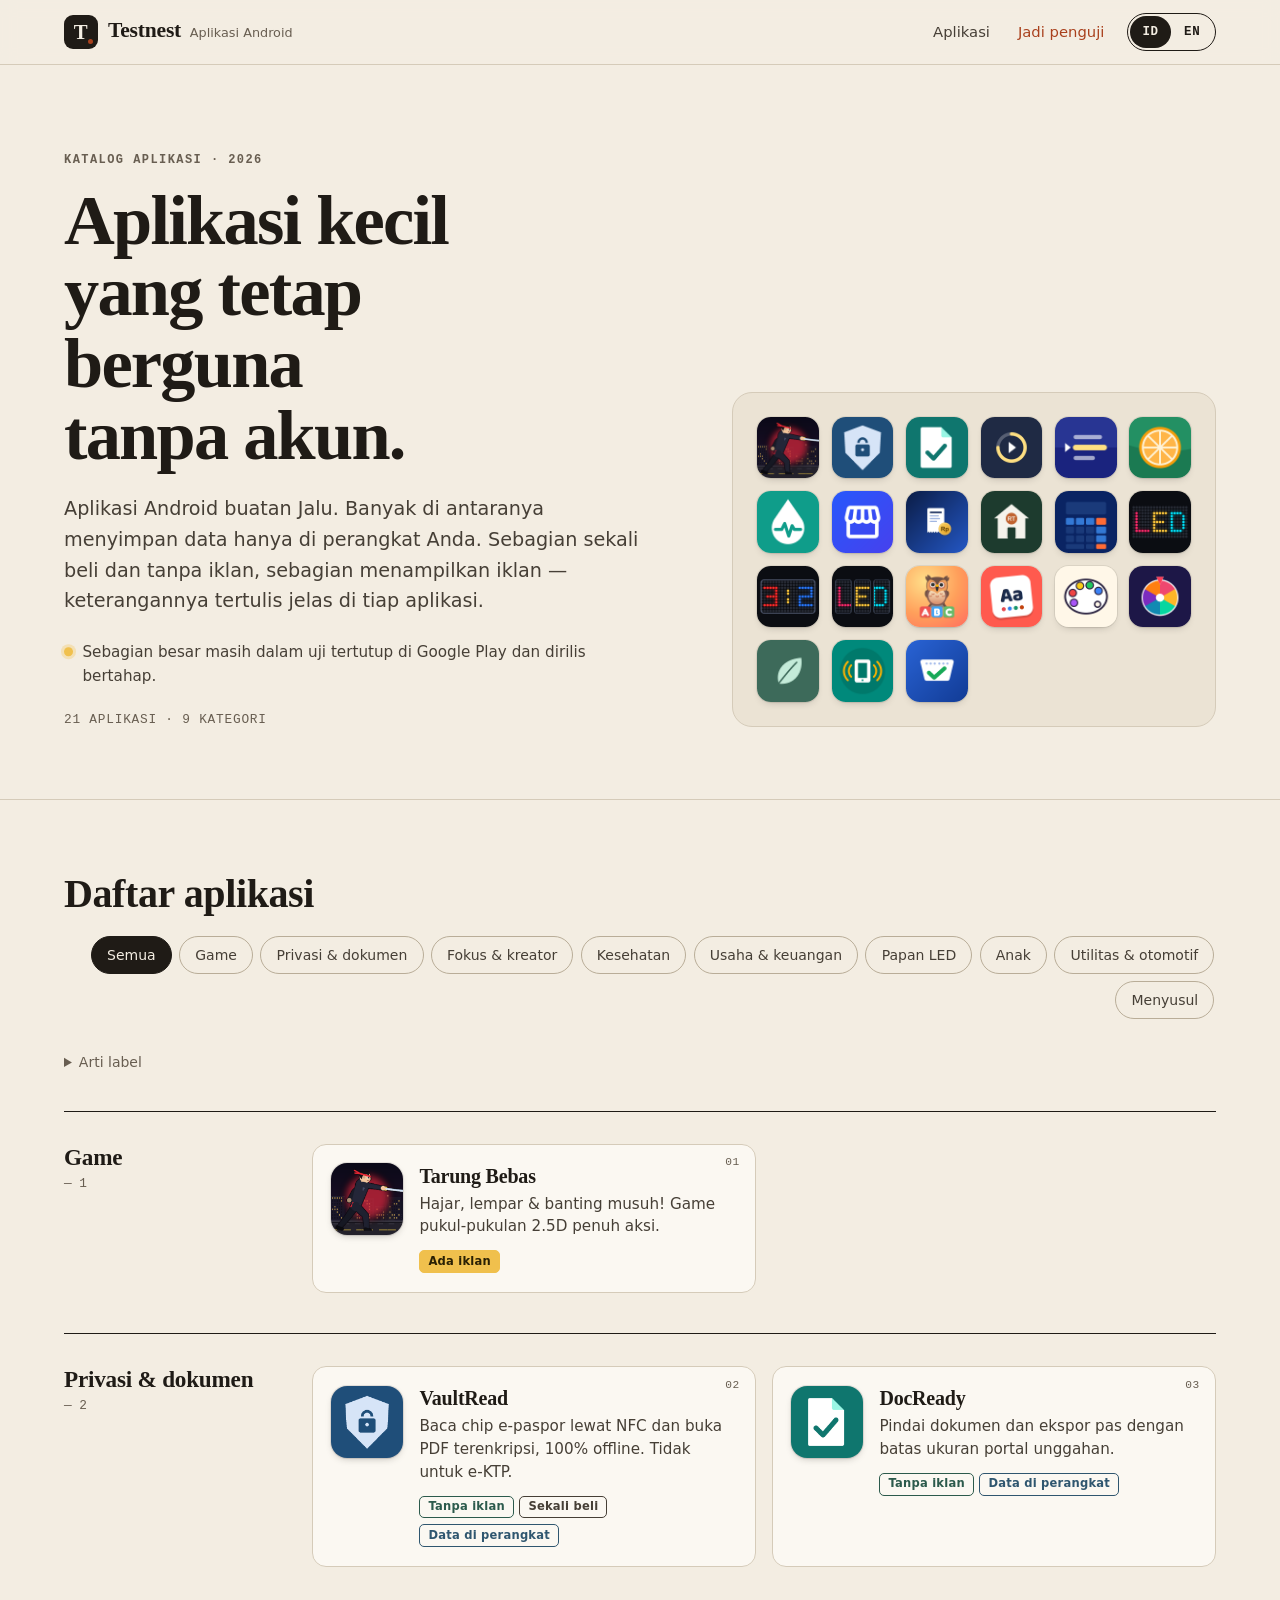
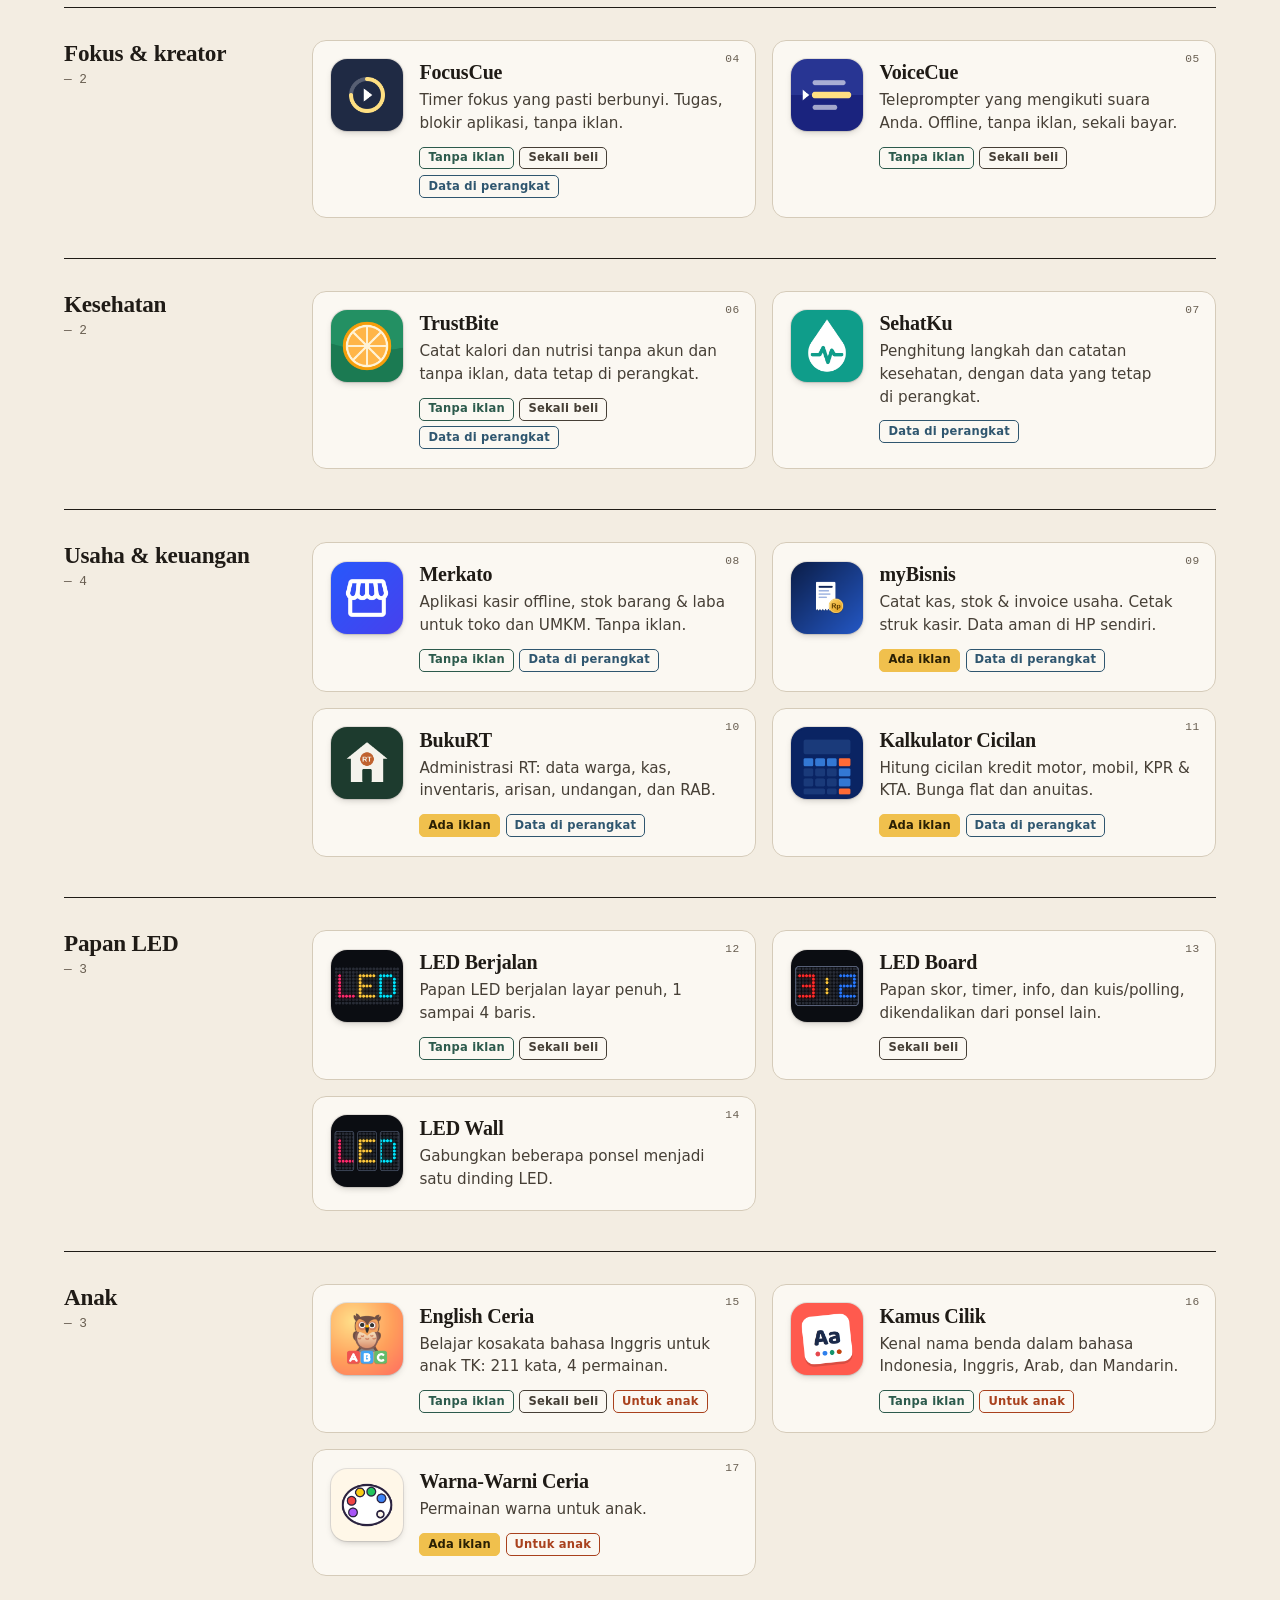
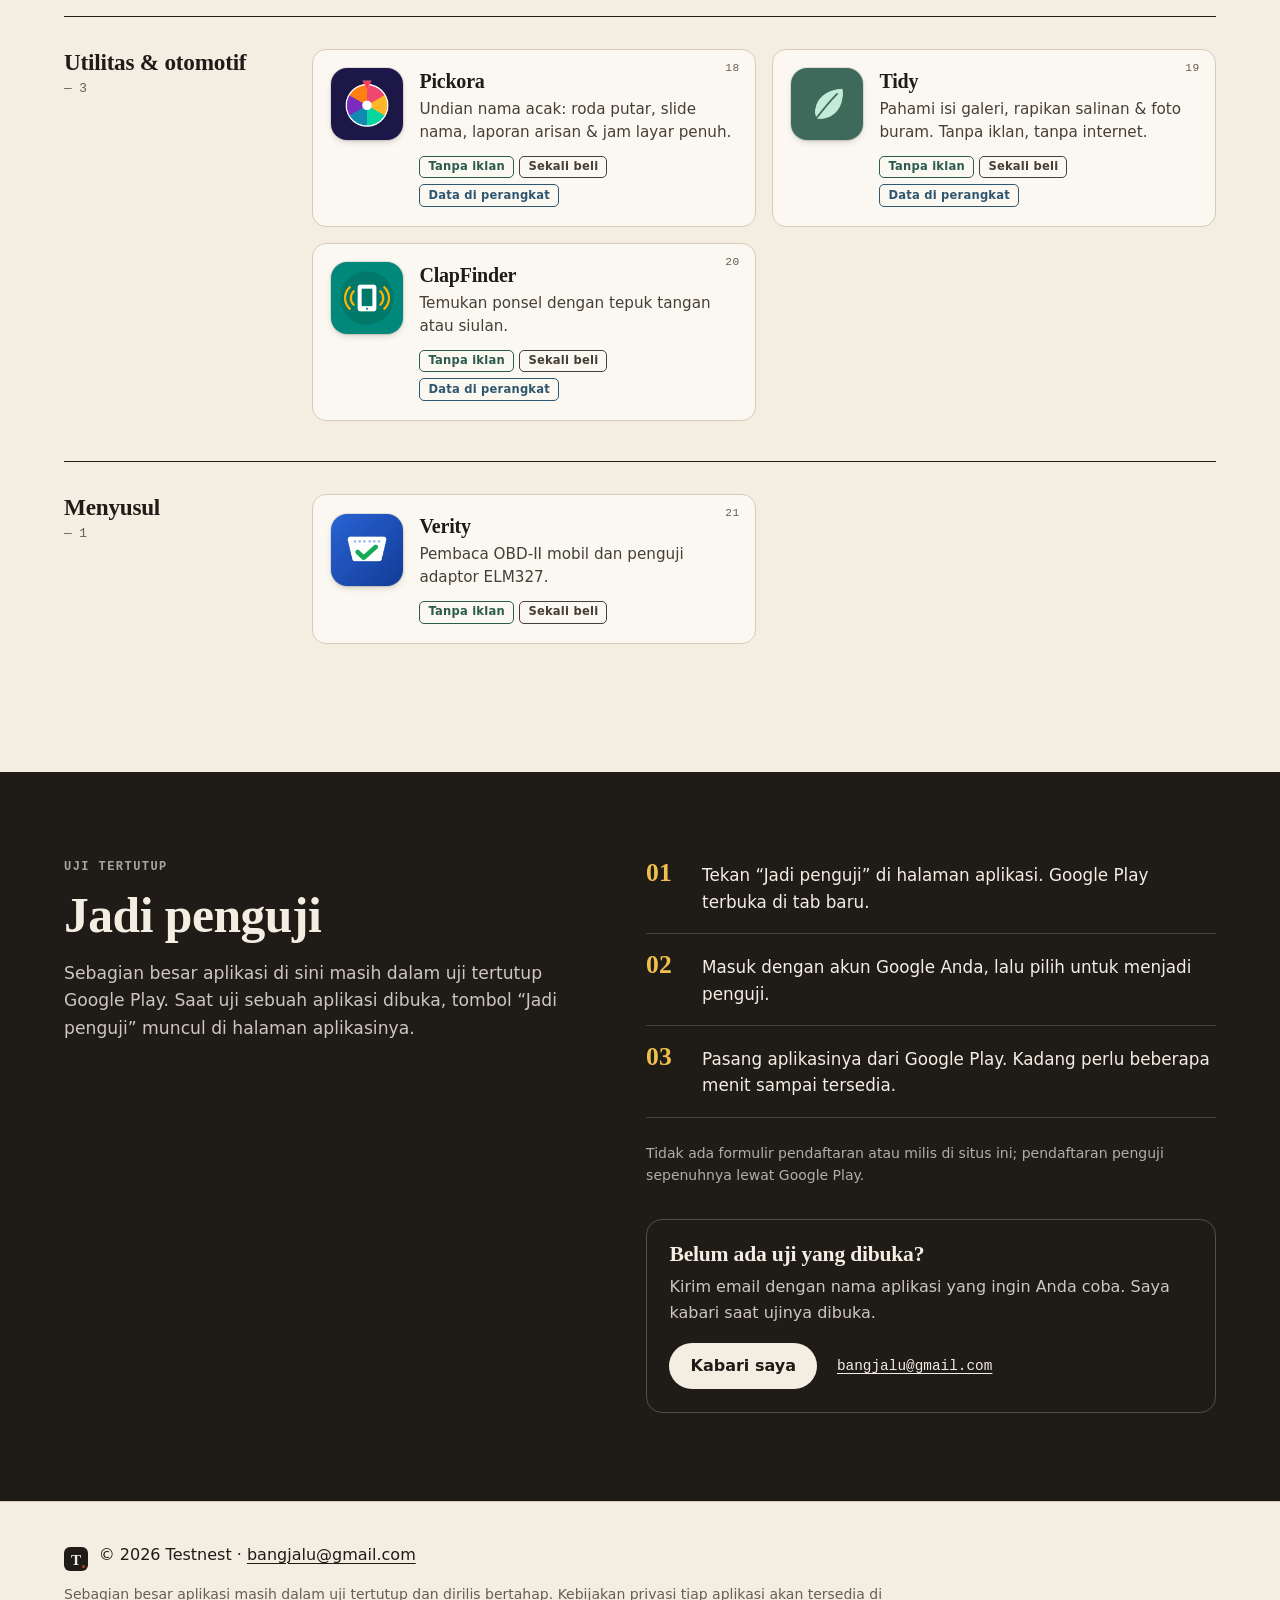
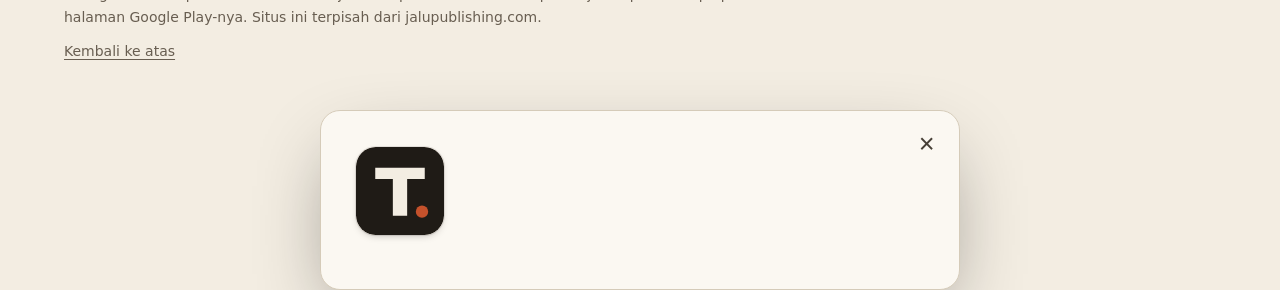
==== commit 9bf5ba07: "Add Merkato and Pickora as closed-test listings, and move Verity to Menyusul. Merkato POS and Pickor" ====
--- a/index.html
+++ b/index.html
@@ -42,9 +42,9 @@
       <h1 id="hero-title" data-i18n="hero.title">Aplikasi kecil yang tetap berguna tanpa akun.</h1>
       <p class="lede" data-i18n="hero.lede">Aplikasi Android buatan Jalu. Banyak di antaranya menyimpan data hanya di perangkat Anda. Sebagian sekali beli dan tanpa iklan, sebagian menampilkan iklan — keterangannya tertulis jelas di tiap aplikasi.</p>
       <p class="hero-status"><span class="status-dot" aria-hidden="true"></span><span data-i18n="hero.status">Sebagian besar masih dalam uji tertutup di Google Play dan dirilis bertahap.</span></p>
-      <p class="hero-meta"><span id="count-apps"><!-- COUNT:APPS -->19 aplikasi<!-- /COUNT:APPS --></span><span aria-hidden="true"> · </span><span id="count-groups"><!-- COUNT:GROUPS -->8 kategori<!-- /COUNT:GROUPS --></span></p>
+      <p class="hero-meta"><span id="count-apps"><!-- COUNT:APPS -->21 aplikasi<!-- /COUNT:APPS --></span><span aria-hidden="true"> · </span><span id="count-groups"><!-- COUNT:GROUPS -->9 kategori<!-- /COUNT:GROUPS --></span></p>
     </div>
-    <ul class="mosaic" id="mosaic" aria-hidden="true"><!-- MOSAIC:START --><li><a href="#app/tarung-bebas" tabindex="-1"><img src="icons/tarung-bebas.png" alt="" width="56" height="56" decoding="async"></a></li><li><a href="#app/vaultread" tabindex="-1"><img src="icons/vaultread.png" alt="" width="56" height="56" decoding="async"></a></li><li><a href="#app/docready" tabindex="-1"><img src="icons/docready.png" alt="" width="56" height="56" decoding="async"></a></li><li><a href="#app/focuscue" tabindex="-1"><img src="icons/focuscue.png" alt="" width="56" height="56" decoding="async"></a></li><li><a href="#app/voicecue" tabindex="-1"><img src="icons/voicecue.png" alt="" width="56" height="56" decoding="async"></a></li><li><a href="#app/trustbite" tabindex="-1"><img src="icons/trustbite.png" alt="" width="56" height="56" decoding="async"></a></li><li><a href="#app/sehatku" tabindex="-1"><img src="icons/sehatku.png" alt="" width="56" height="56" decoding="async"></a></li><li><a href="#app/mybisnis" tabindex="-1"><img src="icons/mybisnis.png" alt="" width="56" height="56" decoding="async"></a></li><li><a href="#app/bukurt" tabindex="-1"><img src="icons/bukurt.png" alt="" width="56" height="56" decoding="async"></a></li><li><a href="#app/kalkulator-cicilan" tabindex="-1"><img src="icons/kalkulator-cicilan.png" alt="" width="56" height="56" decoding="async"></a></li><li><a href="#app/led-berjalan" tabindex="-1"><img src="icons/led-berjalan.png" alt="" width="56" height="56" decoding="async"></a></li><li><a href="#app/led-board" tabindex="-1"><img src="icons/led-board.png" alt="" width="56" height="56" decoding="async"></a></li><li><a href="#app/led-wall" tabindex="-1"><img src="icons/led-wall.png" alt="" width="56" height="56" decoding="async"></a></li><li><a href="#app/english-ceria" tabindex="-1"><img src="icons/english-ceria.png" alt="" width="56" height="56" decoding="async"></a></li><li><a href="#app/kamus-cilik" tabindex="-1"><img src="icons/kamus-cilik.png" alt="" width="56" height="56" decoding="async"></a></li><li><a href="#app/warna-ceria" tabindex="-1"><img src="icons/warna-ceria.png" alt="" width="56" height="56" decoding="async"></a></li><li><a href="#app/tidy" tabindex="-1"><img src="icons/tidy.png" alt="" width="56" height="56" decoding="async"></a></li><li><a href="#app/clapfinder" tabindex="-1"><img src="icons/clapfinder.png" alt="" width="56" height="56" decoding="async"></a></li><li><a href="#app/verity" tabindex="-1"><img src="icons/verity.png" alt="" width="56" height="56" decoding="async"></a></li><!-- MOSAIC:END --></ul>
+    <ul class="mosaic" id="mosaic" aria-hidden="true"><!-- MOSAIC:START --><li><a href="#app/tarung-bebas" tabindex="-1"><img src="icons/tarung-bebas.png" alt="" width="56" height="56" decoding="async"></a></li><li><a href="#app/vaultread" tabindex="-1"><img src="icons/vaultread.png" alt="" width="56" height="56" decoding="async"></a></li><li><a href="#app/docready" tabindex="-1"><img src="icons/docready.png" alt="" width="56" height="56" decoding="async"></a></li><li><a href="#app/focuscue" tabindex="-1"><img src="icons/focuscue.png" alt="" width="56" height="56" decoding="async"></a></li><li><a href="#app/voicecue" tabindex="-1"><img src="icons/voicecue.png" alt="" width="56" height="56" decoding="async"></a></li><li><a href="#app/trustbite" tabindex="-1"><img src="icons/trustbite.png" alt="" width="56" height="56" decoding="async"></a></li><li><a href="#app/sehatku" tabindex="-1"><img src="icons/sehatku.png" alt="" width="56" height="56" decoding="async"></a></li><li><a href="#app/merkato" tabindex="-1"><img src="icons/merkato.png" alt="" width="56" height="56" decoding="async"></a></li><li><a href="#app/mybisnis" tabindex="-1"><img src="icons/mybisnis.png" alt="" width="56" height="56" decoding="async"></a></li><li><a href="#app/bukurt" tabindex="-1"><img src="icons/bukurt.png" alt="" width="56" height="56" decoding="async"></a></li><li><a href="#app/kalkulator-cicilan" tabindex="-1"><img src="icons/kalkulator-cicilan.png" alt="" width="56" height="56" decoding="async"></a></li><li><a href="#app/led-berjalan" tabindex="-1"><img src="icons/led-berjalan.png" alt="" width="56" height="56" decoding="async"></a></li><li><a href="#app/led-board" tabindex="-1"><img src="icons/led-board.png" alt="" width="56" height="56" decoding="async"></a></li><li><a href="#app/led-wall" tabindex="-1"><img src="icons/led-wall.png" alt="" width="56" height="56" decoding="async"></a></li><li><a href="#app/english-ceria" tabindex="-1"><img src="icons/english-ceria.png" alt="" width="56" height="56" decoding="async"></a></li><li><a href="#app/kamus-cilik" tabindex="-1"><img src="icons/kamus-cilik.png" alt="" width="56" height="56" decoding="async"></a></li><li><a href="#app/warna-ceria" tabindex="-1"><img src="icons/warna-ceria.png" alt="" width="56" height="56" decoding="async"></a></li><li><a href="#app/pickora" tabindex="-1"><img src="icons/pickora.png" alt="" width="56" height="56" decoding="async"></a></li><li><a href="#app/tidy" tabindex="-1"><img src="icons/tidy.png" alt="" width="56" height="56" decoding="async"></a></li><li><a href="#app/clapfinder" tabindex="-1"><img src="icons/clapfinder.png" alt="" width="56" height="56" decoding="async"></a></li><li><a href="#app/verity" tabindex="-1"><img src="icons/verity.png" alt="" width="56" height="56" decoding="async"></a></li><!-- MOSAIC:END --></ul>
   </section>
 
   <section class="apps" id="aplikasi" aria-labelledby="apps-title" tabindex="-1">
@@ -53,14 +53,14 @@
         <h2 id="apps-title" data-i18n="apps.title">Daftar aplikasi</h2>
         <div class="filters-wrap">
           <p class="visually-hidden" id="filter-label" data-i18n="filter.label">Tampilkan kategori</p>
-          <ul class="filters" id="filters" role="list" aria-labelledby="filter-label"><!-- FILTERS:START --><li><button type="button" class="chip" data-filter="all" aria-pressed="true">Semua</button></li><li><button type="button" class="chip" data-filter="game" aria-pressed="false">Game</button></li><li><button type="button" class="chip" data-filter="docs" aria-pressed="false">Privasi &amp; dokumen</button></li><li><button type="button" class="chip" data-filter="work" aria-pressed="false">Fokus &amp; kreator</button></li><li><button type="button" class="chip" data-filter="health" aria-pressed="false">Kesehatan</button></li><li><button type="button" class="chip" data-filter="biz" aria-pressed="false">Usaha &amp; keuangan</button></li><li><button type="button" class="chip" data-filter="led" aria-pressed="false">Papan LED</button></li><li><button type="button" class="chip" data-filter="kids" aria-pressed="false">Anak</button></li><li><button type="button" class="chip" data-filter="util" aria-pressed="false">Utilitas &amp; otomotif</button></li><!-- FILTERS:END --></ul>
+          <ul class="filters" id="filters" role="list" aria-labelledby="filter-label"><!-- FILTERS:START --><li><button type="button" class="chip" data-filter="all" aria-pressed="true">Semua</button></li><li><button type="button" class="chip" data-filter="game" aria-pressed="false">Game</button></li><li><button type="button" class="chip" data-filter="docs" aria-pressed="false">Privasi &amp; dokumen</button></li><li><button type="button" class="chip" data-filter="work" aria-pressed="false">Fokus &amp; kreator</button></li><li><button type="button" class="chip" data-filter="health" aria-pressed="false">Kesehatan</button></li><li><button type="button" class="chip" data-filter="biz" aria-pressed="false">Usaha &amp; keuangan</button></li><li><button type="button" class="chip" data-filter="led" aria-pressed="false">Papan LED</button></li><li><button type="button" class="chip" data-filter="kids" aria-pressed="false">Anak</button></li><li><button type="button" class="chip" data-filter="util" aria-pressed="false">Utilitas &amp; otomotif</button></li><li><button type="button" class="chip" data-filter="soon" aria-pressed="false">Menyusul</button></li><!-- FILTERS:END --></ul>
         </div>
       </div>
       <details class="legend">
         <summary data-i18n="legend.title">Arti label</summary>
         <ul id="legend" role="list"><!-- LEGEND:START --><li><span class="badge badge--hasAds">Ada iklan</span> menampilkan iklan, setidaknya di versi gratis</li><li><span class="badge badge--noAds">Tanpa iklan</span> tidak menampilkan iklan</li><li><span class="badge badge--oneTime">Sekali beli</span> dibayar sekali (aplikasinya atau versi Pro), bukan langganan</li><li><span class="badge badge--onDevice">Data di perangkat</span> data Anda disimpan di ponsel</li><li><span class="badge badge--kids">Untuk anak</span> dibuat untuk anak-anak</li><!-- LEGEND:END --></ul>
       </details>
-      <div id="app-list" class="app-list" aria-live="polite"><!-- APPS:START --><section class="group" id="group-game" data-group="game" aria-labelledby="gh-game"><header class="group-head"><h3 id="gh-game">Game</h3><span class="group-count">1</span></header><ul class="cards" role="list"><li class="card" data-app="tarung-bebas"><span class="card-num" aria-hidden="true">01</span><img class="app-icon" src="icons/tarung-bebas.png" alt="" width="72" height="72" loading="lazy" decoding="async"><div class="card-body"><h4 class="card-title"><a class="card-link" href="#app/tarung-bebas" aria-label="Lihat detail Tarung Bebas">Tarung Bebas</a></h4><p class="card-short">Hajar, lempar &amp; banting musuh! Game pukul-pukulan 2.5D penuh aksi.</p><ul class="badges"><li class="badge badge--hasAds">Ada iklan</li></ul><details class="nojs-more"><summary>Selengkapnya</summary><p class="notice"><strong>Penting:</strong> Untuk usia 13 tahun ke atas. Ada kekerasan kartun (anggota tubuh dapat terpotong, tanpa darah realistis).</p><p class="detail-long">Jadilah petarung jalanan di Tarung Bebas. Mulai dengan tangan kosong, temukan senjata di jalan, dan hadapi gelombang musuh di 7 arena. Ada kombo tinju, uppercut, dan tendangan terbang; musuh bisa dicengkeram lalu dibanting atau dilempar. Permainannya 2.5D dengan 3 jalur: pindah jalur untuk menghindar atau mengejar, panjat tiang, pohon, tembok, atau peti, dan hancurkan penghalang. Senjata seperti pedang, pistol, bumerang, kunai, dan granat bisa dinaikkan hingga level 20; senjata spesial meliputi Drone Tempur, Laser, Bazoka, Palu Godam, dan Pedang Laser. Kartu senjata dari boss membuka senjata premium. Pilih petarung Ninja, Robot, atau Kunoichi, lalu tingkatkan HP, kekuatan, pertahanan, dan kecepatan. Ada Mode Kampanye dan Mode Tower tanpa akhir. Game ini gratis, menampilkan iklan berhadiah Google AdMob hanya jika Anda memilih menonton, dan punya pembelian dalam aplikasi lewat Google Play. Tanpa akun; progres disimpan di perangkat.</p><div class="tester tester--soon"><p class="status-pill"><span class="status-dot" aria-hidden="true"></span>Uji tertutup segera</p><p class="tester-note">Tautan penguji akan muncul di sini saat ujinya dibuka. Ingin dikabari? <a href="mailto:bangjalu@gmail.com?subject=Kabari%20saya%20saat%20uji%20Tarung%20Bebas%20dibuka">Email bangjalu@gmail.com</a></p></div><dl class="facts"><div><dt>Nama paket</dt><dd><code>com.stickninja.game</code></dd></div></dl><p class="privacy-note"><a href="privacy/tarung-bebas.html">Baca kebijakan privasi</a></p></details></div></li></ul></section><section class="group" id="group-docs" data-group="docs" aria-labelledby="gh-docs"><header class="group-head"><h3 id="gh-docs">Privasi &amp; dokumen</h3><span class="group-count">2</span></header><ul class="cards" role="list"><li class="card" data-app="vaultread"><span class="card-num" aria-hidden="true">02</span><img class="app-icon" src="icons/vaultread.png" alt="" width="72" height="72" loading="lazy" decoding="async"><div class="card-body"><h4 class="card-title"><a class="card-link" href="#app/vaultread" aria-label="Lihat detail VaultRead">VaultRead</a></h4><p class="card-short">Baca chip e-paspor lewat NFC dan buka PDF terenkripsi, 100% offline. Tidak untuk e-KTP.</p><ul class="badges"><li class="badge badge--noAds">Tanpa iklan</li><li class="badge badge--oneTime">Sekali beli</li><li class="badge badge--onDevice">Data di perangkat</li></ul><details class="nojs-more"><summary>Selengkapnya</summary><p class="notice"><strong>Penting:</strong> e-KTP Indonesia tidak didukung. VaultRead dibuat untuk e-paspor (ICAO 9303).</p><p class="detail-long">VaultRead membaca chip e-paspor berstandar ICAO 9303 lewat NFC, membuka PDF terenkripsi, dan menyediakan brankas AES-256-GCM yang bisa Anda aktifkan jika perlu. Aplikasi ini tidak punya izin internet sama sekali: tanpa server, tanpa akun, tanpa iklan. Sekali beli, dengan uji coba 3 dokumen dan 3 pembacaan NFC. Tampilan tersedia dalam bahasa Indonesia, Inggris, dan Spanyol. Saat ini khusus Android; belum ada versi iOS.</p><div class="tester tester--soon"><p class="status-pill"><span class="status-dot" aria-hidden="true"></span>Uji tertutup segera</p><p class="tester-note">Tautan penguji akan muncul di sini saat ujinya dibuka. Ingin dikabari? <a href="mailto:bangjalu@gmail.com?subject=Kabari%20saya%20saat%20uji%20VaultRead%20dibuka">Email bangjalu@gmail.com</a></p></div><dl class="facts"><div><dt>Nama paket</dt><dd><code>com.jalu.vaultread</code></dd></div></dl><p class="privacy-note">Kebijakan privasi akan tersedia di halaman Google Play aplikasi ini.</p></details></div></li><li class="card" data-app="docready"><span class="card-num" aria-hidden="true">03</span><img class="app-icon" src="icons/docready.png" alt="" width="72" height="72" loading="lazy" decoding="async"><div class="card-body"><h4 class="card-title"><a class="card-link" href="#app/docready" aria-label="Lihat detail DocReady">DocReady</a></h4><p class="card-short">Pindai dokumen dan ekspor pas dengan batas ukuran portal unggahan.</p><ul class="badges"><li class="badge badge--noAds">Tanpa iklan</li><li class="badge badge--onDevice">Data di perangkat</li></ul><details class="nojs-more"><summary>Selengkapnya</summary><p class="detail-long">DocReady memindai dokumen lalu mengekspornya sesuai batas ukuran portal unggahan, misalnya PDF maksimal 200 KB. Gratis, tanpa iklan, tanpa watermark, tanpa akun, dan dokumen tetap di perangkat. Pemindaiannya memakai Google ML Kit Document Scanner yang berjalan di perangkat. Tersedia juga DocReady Pro sebagai pembelian sekali beli lewat Google Play.</p><div class="tester tester--soon"><p class="status-pill"><span class="status-dot" aria-hidden="true"></span>Uji tertutup segera</p><p class="tester-note">Tautan penguji akan muncul di sini saat ujinya dibuka. Ingin dikabari? <a href="mailto:bangjalu@gmail.com?subject=Kabari%20saya%20saat%20uji%20DocReady%20dibuka">Email bangjalu@gmail.com</a></p></div><dl class="facts"><div><dt>Nama paket</dt><dd><code>id.docready.app</code></dd></div></dl><p class="privacy-note">Kebijakan privasi akan tersedia di halaman Google Play aplikasi ini.</p></details></div></li></ul></section><section class="group" id="group-work" data-group="work" aria-labelledby="gh-work"><header class="group-head"><h3 id="gh-work">Fokus &amp; kreator</h3><span class="group-count">2</span></header><ul class="cards" role="list"><li class="card" data-app="focuscue"><span class="card-num" aria-hidden="true">04</span><img class="app-icon" src="icons/focuscue.png" alt="" width="72" height="72" loading="lazy" decoding="async"><div class="card-body"><h4 class="card-title"><a class="card-link" href="#app/focuscue" aria-label="Lihat detail FocusCue">FocusCue</a></h4><p class="card-short">Timer fokus yang pasti berbunyi. Tugas, blokir aplikasi, tanpa iklan.</p><ul class="badges"><li class="badge badge--noAds">Tanpa iklan</li><li class="badge badge--oneTime">Sekali beli</li><li class="badge badge--onDevice">Data di perangkat</li></ul><details class="nojs-more"><summary>Selengkapnya</summary><p class="detail-long">FocusCue adalah timer fokus ala Pomodoro yang alarm akhirnya dipegang oleh Android, jadi tetap berbunyi walau aplikasi ditutup atau ponsel dalam mode senyap. Ada pemeriksaan Alarm Health, pencatatan tugas, statistik 7 hari, dan pemblokir aplikasi opsional lewat Aksesibilitas. Pemblokir hanya membaca nama aplikasi yang sedang tampil dan tidak pernah memblokir telepon atau SMS. Tanpa iklan, tanpa akun, data di perangkat. Gratis: timer tanpa batas, 3 tugas, blokir 3 aplikasi, statistik 7 hari. Pro (sekali beli): tugas dan blokir tanpa batas, statistik lebih panjang, ekspor CSV.</p><div class="tester tester--soon"><p class="status-pill"><span class="status-dot" aria-hidden="true"></span>Uji tertutup segera</p><p class="tester-note">Tautan penguji akan muncul di sini saat ujinya dibuka. Ingin dikabari? <a href="mailto:bangjalu@gmail.com?subject=Kabari%20saya%20saat%20uji%20FocusCue%20dibuka">Email bangjalu@gmail.com</a></p></div><dl class="facts"><div><dt>Judul di Google Play</dt><dd>FocusCue: Timer Fokus &amp; Blokir</dd></div><div><dt>Nama paket</dt><dd><code>id.focuscue.app</code></dd></div></dl><p class="privacy-note">Kebijakan privasi akan tersedia di halaman Google Play aplikasi ini.</p></details></div></li><li class="card" data-app="voicecue"><span class="card-num" aria-hidden="true">05</span><img class="app-icon" src="icons/voicecue.png" alt="" width="72" height="72" loading="lazy" decoding="async"><div class="card-body"><h4 class="card-title"><a class="card-link" href="#app/voicecue" aria-label="Lihat detail VoiceCue">VoiceCue</a></h4><p class="card-short">Teleprompter yang mengikuti suara Anda. Offline, tanpa iklan, sekali bayar.</p><ul class="badges"><li class="badge badge--noAds">Tanpa iklan</li><li class="badge badge--oneTime">Sekali beli</li></ul><details class="nojs-more"><summary>Selengkapnya</summary><p class="notice"><strong>Penting:</strong> Gulir suara offline butuh Android 13 ke atas dan paket ucapan di perangkat dari Google.</p><p class="detail-long">VoiceCue menggulir naskah dengan mencocokkan kata yang Anda ucapkan dengan teks, bukan menebak dari keras-pelannya suara. Pengenalan suara berjalan offline di perangkat, dalam bahasa Indonesia dan Inggris. Ada perekaman kamera di dalam aplikasi, teleprompter mengambang di atas aplikasi kamera lain, penanda naskah, dan mode cermin. Tanpa iklan. Gratis: gulir suara, kamera, penanda, 3 naskah hingga 600 kata, dan 3 sesi mengambang. Pro (sekali beli): naskah dan mode mengambang tanpa batas.</p><div class="tester tester--soon"><p class="status-pill"><span class="status-dot" aria-hidden="true"></span>Uji tertutup segera</p><p class="tester-note">Tautan penguji akan muncul di sini saat ujinya dibuka. Ingin dikabari? <a href="mailto:bangjalu@gmail.com?subject=Kabari%20saya%20saat%20uji%20VoiceCue%20dibuka">Email bangjalu@gmail.com</a></p></div><dl class="facts"><div><dt>Judul di Google Play</dt><dd>VoiceCue: Teleprompter Suara</dd></div><div><dt>Nama paket</dt><dd><code>id.voicecue.app</code></dd></div></dl><p class="privacy-note">Kebijakan privasi akan tersedia di halaman Google Play aplikasi ini.</p></details></div></li></ul></section><section class="group" id="group-health" data-group="health" aria-labelledby="gh-health"><header class="group-head"><h3 id="gh-health">Kesehatan</h3><span class="group-count">2</span></header><ul class="cards" role="list"><li class="card" data-app="trustbite"><span class="card-num" aria-hidden="true">06</span><img class="app-icon" src="icons/trustbite.png" alt="" width="72" height="72" loading="lazy" decoding="async"><div class="card-body"><h4 class="card-title"><a class="card-link" href="#app/trustbite" aria-label="Lihat detail TrustBite">TrustBite</a></h4><p class="card-short">Catat kalori dan nutrisi tanpa akun dan tanpa iklan, data tetap di perangkat.</p><ul class="badges"><li class="badge badge--noAds">Tanpa iklan</li><li class="badge badge--oneTime">Sekali beli</li><li class="badge badge--onDevice">Data di perangkat</li></ul><details class="nojs-more"><summary>Selengkapnya</summary><p class="detail-long">TrustBite mencatat kalori dan nutrisi harian. Pemindai barcode dan OCR (Tesseract) berjalan di perangkat; pencarian ke Open Food Facts atau berbagi data ke sana hanya dilakukan dengan persetujuan Anda. Data makanannya mencakup USDA dan hidangan Indonesia. Tanpa akun, tanpa iklan, data tersimpan di perangkat. Fitur kesehatan inti gratis selamanya, dan ada pilihan sekali beli. Bahasa: Inggris (bawaan) dan Indonesia.</p><div class="tester tester--soon"><p class="status-pill"><span class="status-dot" aria-hidden="true"></span>Uji tertutup segera</p><p class="tester-note">Tautan penguji akan muncul di sini saat ujinya dibuka. Ingin dikabari? <a href="mailto:bangjalu@gmail.com?subject=Kabari%20saya%20saat%20uji%20TrustBite%20dibuka">Email bangjalu@gmail.com</a></p></div><dl class="facts"><div><dt>Nama paket</dt><dd><code>com.jalu.trustbite</code></dd></div></dl><p class="privacy-note">Kebijakan privasi akan tersedia di halaman Google Play aplikasi ini.</p></details></div></li><li class="card" data-app="sehatku"><span class="card-num" aria-hidden="true">07</span><img class="app-icon" src="icons/sehatku.png" alt="" width="72" height="72" loading="lazy" decoding="async"><div class="card-body"><h4 class="card-title"><a class="card-link" href="#app/sehatku" aria-label="Lihat detail SehatKu">SehatKu</a></h4><p class="card-short">Penghitung langkah dan catatan kesehatan, dengan data yang tetap di perangkat.</p><ul class="badges"><li class="badge badge--onDevice">Data di perangkat</li></ul><details class="nojs-more"><summary>Selengkapnya</summary><p class="detail-long">SehatKu menghitung langkah Anda dan menyimpan catatan kesehatan. Data kesehatan yang dikumpulkan tidak dibagikan dan tidak keluar dari perangkat. Penghitung langkah butuh ponsel sungguhan (bukan emulator) dan meminta izin Aktivitas fisik (ACTIVITY_RECOGNITION).</p><div class="tester tester--soon"><p class="status-pill"><span class="status-dot" aria-hidden="true"></span>Uji tertutup segera</p><p class="tester-note">Tautan penguji akan muncul di sini saat ujinya dibuka. Ingin dikabari? <a href="mailto:bangjalu@gmail.com?subject=Kabari%20saya%20saat%20uji%20SehatKu%20dibuka">Email bangjalu@gmail.com</a></p></div><dl class="facts"><div><dt>Nama paket</dt><dd><code>id.sehatku.app</code></dd></div></dl><p class="privacy-note">Kebijakan privasi akan tersedia di halaman Google Play aplikasi ini.</p></details></div></li></ul></section><section class="group" id="group-biz" data-group="biz" aria-labelledby="gh-biz"><header class="group-head"><h3 id="gh-biz">Usaha &amp; keuangan</h3><span class="group-count">3</span></header><ul class="cards" role="list"><li class="card" data-app="mybisnis"><span class="card-num" aria-hidden="true">08</span><img class="app-icon" src="icons/mybisnis.png" alt="" width="72" height="72" loading="lazy" decoding="async"><div class="card-body"><h4 class="card-title"><a class="card-link" href="#app/mybisnis" aria-label="Lihat detail myBisnis">myBisnis</a></h4><p class="card-short">Catat kas, stok &amp; invoice usaha. Cetak struk kasir. Data aman di HP sendiri.</p><ul class="badges"><li class="badge badge--hasAds">Ada iklan</li><li class="badge badge--onDevice">Data di perangkat</li></ul><details class="nojs-more"><summary>Selengkapnya</summary><p class="detail-long">myBisnis membantu UMKM mencatat kas harian, penjualan, pembelian, dan pengeluaran, mengelola stok, serta menyimpan buku pelanggan dan pemasok. Bisa mengirim lewat WhatsApp, membuat invoice dan PDF, mencetak struk di printer thermal Bluetooth (58/80 mm), dan menghitung cicilan. Data tersimpan di HP; cadangan ke WhatsApp atau Google Drive hanya dibuat saat Anda memintanya. Gratis dipakai, dengan pilihan untuk bebas iklan.</p><div class="tester tester--soon"><p class="status-pill"><span class="status-dot" aria-hidden="true"></span>Uji tertutup segera</p><p class="tester-note">Tautan penguji akan muncul di sini saat ujinya dibuka. Ingin dikabari? <a href="mailto:bangjalu@gmail.com?subject=Kabari%20saya%20saat%20uji%20myBisnis%20dibuka">Email bangjalu@gmail.com</a></p></div><dl class="facts"><div><dt>Judul di Google Play</dt><dd>myBisnis: Catatan Usaha UMKM</dd></div><div><dt>Nama paket</dt><dd><code>id.mybisnis.app</code></dd></div></dl><p class="privacy-note">Kebijakan privasi akan tersedia di halaman Google Play aplikasi ini.</p></details></div></li><li class="card" data-app="bukurt"><span class="card-num" aria-hidden="true">09</span><img class="app-icon" src="icons/bukurt.png" alt="" width="72" height="72" loading="lazy" decoding="async"><div class="card-body"><h4 class="card-title"><a class="card-link" href="#app/bukurt" aria-label="Lihat detail BukuRT">BukuRT</a></h4><p class="card-short">Administrasi RT: data warga, kas, inventaris, arisan, undangan, dan RAB.</p><ul class="badges"><li class="badge badge--hasAds">Ada iklan</li><li class="badge badge--onDevice">Data di perangkat</li></ul><details class="nojs-more"><summary>Selengkapnya</summary><p class="detail-long">BukuRT membantu pengurus RT mengelola data warga, kas, inventaris, arisan, undangan, dan RAB (rencana anggaran biaya) dari satu aplikasi. Data tersimpan di perangkat. Versi gratis menampilkan iklan (Google AdMob).</p><div class="tester tester--soon"><p class="status-pill"><span class="status-dot" aria-hidden="true"></span>Uji tertutup segera</p><p class="tester-note">Tautan penguji akan muncul di sini saat ujinya dibuka. Ingin dikabari? <a href="mailto:bangjalu@gmail.com?subject=Kabari%20saya%20saat%20uji%20BukuRT%20dibuka">Email bangjalu@gmail.com</a></p></div><dl class="facts"><div><dt>Nama paket</dt><dd><code>id.jalu.bukurt</code></dd></div></dl><p class="privacy-note">Kebijakan privasi akan tersedia di halaman Google Play aplikasi ini.</p></details></div></li><li class="card" data-app="kalkulator-cicilan"><span class="card-num" aria-hidden="true">10</span><img class="app-icon" src="icons/kalkulator-cicilan.png" alt="" width="72" height="72" loading="lazy" decoding="async"><div class="card-body"><h4 class="card-title"><a class="card-link" href="#app/kalkulator-cicilan" aria-label="Lihat detail Kalkulator Cicilan">Kalkulator Cicilan</a></h4><p class="card-short">Hitung cicilan kredit motor, mobil, KPR &amp; KTA. Bunga flat dan anuitas.</p><ul class="badges"><li class="badge badge--hasAds">Ada iklan</li><li class="badge badge--onDevice">Data di perangkat</li></ul><details class="nojs-more"><summary>Selengkapnya</summary><p class="notice"><strong>Penting:</strong> Hanya kalkulator: tidak menawarkan pinjaman dan tidak terhubung dengan pemberi pinjaman mana pun. Hasilnya perkiraan.</p><p class="detail-long">Kalkulator Cicilan menghitung perkiraan cicilan kredit motor, mobil, KPR, dan KTA dengan bunga flat maupun anuitas. Riwayat perhitungan tersimpan di perangkat dan hasilnya bisa dibagikan ke WhatsApp. Aplikasi ini menampilkan iklan (Google AdMob).</p><div class="tester tester--soon"><p class="status-pill"><span class="status-dot" aria-hidden="true"></span>Uji tertutup segera</p><p class="tester-note">Tautan penguji akan muncul di sini saat ujinya dibuka. Ingin dikabari? <a href="mailto:bangjalu@gmail.com?subject=Kabari%20saya%20saat%20uji%20Kalkulator%20Cicilan%20dibuka">Email bangjalu@gmail.com</a></p></div><dl class="facts"><div><dt>Nama paket</dt><dd><code>com.jalu.kalkulatorcicilan</code></dd></div></dl><p class="privacy-note">Kebijakan privasi akan tersedia di halaman Google Play aplikasi ini.</p></details></div></li></ul></section><section class="group" id="group-led" data-group="led" aria-labelledby="gh-led"><header class="group-head"><h3 id="gh-led">Papan LED</h3><span class="group-count">3</span></header><ul class="cards" role="list"><li class="card" data-app="led-berjalan"><span class="card-num" aria-hidden="true">11</span><img class="app-icon" src="icons/led-berjalan.png" alt="" width="72" height="72" loading="lazy" decoding="async"><div class="card-body"><h4 class="card-title"><a class="card-link" href="#app/led-berjalan" aria-label="Lihat detail LED Berjalan">LED Berjalan</a></h4><p class="card-short">Papan LED berjalan layar penuh, 1 sampai 4 baris.</p><ul class="badges"><li class="badge badge--noAds">Tanpa iklan</li><li class="badge badge--oneTime">Sekali beli</li></ul><details class="nojs-more"><summary>Selengkapnya</summary><p class="detail-long">LED Berjalan mengubah layar ponsel menjadi papan LED berjalan layar penuh dengan 1 sampai 4 baris teks. Tanpa iklan; versi Pro tersedia sebagai pembelian sekali beli.</p><div class="tester tester--soon"><p class="status-pill"><span class="status-dot" aria-hidden="true"></span>Uji tertutup segera</p><p class="tester-note">Tautan penguji akan muncul di sini saat ujinya dibuka. Ingin dikabari? <a href="mailto:bangjalu@gmail.com?subject=Kabari%20saya%20saat%20uji%20LED%20Berjalan%20dibuka">Email bangjalu@gmail.com</a></p></div><dl class="facts"><div><dt>Nama paket</dt><dd><code>id.ledberjalan.app</code></dd></div></dl><p class="privacy-note">Kebijakan privasi akan tersedia di halaman Google Play aplikasi ini.</p></details></div></li><li class="card" data-app="led-board"><span class="card-num" aria-hidden="true">12</span><img class="app-icon" src="icons/led-board.png" alt="" width="72" height="72" loading="lazy" decoding="async"><div class="card-body"><h4 class="card-title"><a class="card-link" href="#app/led-board" aria-label="Lihat detail LED Board">LED Board</a></h4><p class="card-short">Papan skor, timer, info, dan kuis/polling, dikendalikan dari ponsel lain.</p><ul class="badges"><li class="badge badge--oneTime">Sekali beli</li></ul><details class="nojs-more"><summary>Selengkapnya</summary><p class="detail-long">LED Board menjadikan satu perangkat sebagai layar papan skor, timer, info, atau kuis dan polling, sementara perangkat lain mengendalikannya secara offline lewat Nearby dan Wi-Fi lokal. Pro tersedia sebagai pembelian sekali beli.</p><div class="tester tester--soon"><p class="status-pill"><span class="status-dot" aria-hidden="true"></span>Uji tertutup segera</p><p class="tester-note">Tautan penguji akan muncul di sini saat ujinya dibuka. Ingin dikabari? <a href="mailto:bangjalu@gmail.com?subject=Kabari%20saya%20saat%20uji%20LED%20Board%20dibuka">Email bangjalu@gmail.com</a></p></div><dl class="facts"><div><dt>Nama paket</dt><dd><code>id.ledboard.app</code></dd></div></dl><p class="privacy-note">Kebijakan privasi akan tersedia di halaman Google Play aplikasi ini.</p></details></div></li><li class="card" data-app="led-wall"><span class="card-num" aria-hidden="true">13</span><img class="app-icon" src="icons/led-wall.png" alt="" width="72" height="72" loading="lazy" decoding="async"><div class="card-body"><h4 class="card-title"><a class="card-link" href="#app/led-wall" aria-label="Lihat detail LED Wall">LED Wall</a></h4><p class="card-short">Gabungkan beberapa ponsel menjadi satu dinding LED.</p><details class="nojs-more"><summary>Selengkapnya</summary><p class="detail-long">LED Wall menyatukan beberapa ponsel menjadi satu dinding LED, terhubung secara offline lewat Nearby. Satu keluarga dengan LED Berjalan dan LED Board.</p><div class="tester tester--soon"><p class="status-pill"><span class="status-dot" aria-hidden="true"></span>Uji tertutup segera</p><p class="tester-note">Tautan penguji akan muncul di sini saat ujinya dibuka. Ingin dikabari? <a href="mailto:bangjalu@gmail.com?subject=Kabari%20saya%20saat%20uji%20LED%20Wall%20dibuka">Email bangjalu@gmail.com</a></p></div><dl class="facts"><div><dt>Nama paket</dt><dd><code>id.ledwall.app</code></dd></div></dl><p class="privacy-note">Kebijakan privasi akan tersedia di halaman Google Play aplikasi ini.</p></details></div></li></ul></section><section class="group" id="group-kids" data-group="kids" aria-labelledby="gh-kids"><header class="group-head"><h3 id="gh-kids">Anak</h3><span class="group-count">3</span></header><ul class="cards" role="list"><li class="card" data-app="english-ceria"><span class="card-num" aria-hidden="true">14</span><img class="app-icon" src="icons/english-ceria.png" alt="" width="72" height="72" loading="lazy" decoding="async"><div class="card-body"><h4 class="card-title"><a class="card-link" href="#app/english-ceria" aria-label="Lihat detail English Ceria">English Ceria</a></h4><p class="card-short">Belajar kosakata bahasa Inggris untuk anak TK: 211 kata, 4 permainan.</p><ul class="badges"><li class="badge badge--noAds">Tanpa iklan</li><li class="badge badge--oneTime">Sekali beli</li><li class="badge badge--kids">Untuk anak</li></ul><details class="nojs-more"><summary>Selengkapnya</summary><p class="detail-long">English Ceria mengajak anak TK belajar bahasa Inggris lewat 13 kategori, 211 kata, dan 4 permainan. Versi gratis membuka 6 kata pertama di tiap kategori; versi lengkap dibuka dengan sekali beli di Google Play, di balik kunci orang tua. Tersedia juga untuk Android TV, dan ada lembar PDF A4 yang bisa dicetak. Tanpa iklan.</p><div class="tester tester--soon"><p class="status-pill"><span class="status-dot" aria-hidden="true"></span>Uji tertutup segera</p><p class="tester-note">Tautan penguji akan muncul di sini saat ujinya dibuka. Ingin dikabari? <a href="mailto:bangjalu@gmail.com?subject=Kabari%20saya%20saat%20uji%20English%20Ceria%20dibuka">Email bangjalu@gmail.com</a></p></div><dl class="facts"><div><dt>Nama paket</dt><dd><code>id.englishceria.app</code></dd></div></dl><p class="privacy-note">Kebijakan privasi akan tersedia di halaman Google Play aplikasi ini.</p></details></div></li><li class="card" data-app="kamus-cilik"><span class="card-num" aria-hidden="true">15</span><img class="app-icon" src="icons/kamus-cilik.png" alt="" width="72" height="72" loading="lazy" decoding="async"><div class="card-body"><h4 class="card-title"><a class="card-link" href="#app/kamus-cilik" aria-label="Lihat detail Kamus Cilik">Kamus Cilik</a></h4><p class="card-short">Kenal nama benda dalam bahasa Indonesia, Inggris, Arab, dan Mandarin.</p><ul class="badges"><li class="badge badge--noAds">Tanpa iklan</li><li class="badge badge--kids">Untuk anak</li></ul><details class="nojs-more"><summary>Selengkapnya</summary><p class="detail-long">Kamus Cilik membantu anak usia sekitar 3–8 tahun mengenal nama benda dalam bahasa Indonesia, Inggris, Arab, dan Mandarin, lengkap dengan gambar, suara per kata, serta cara baca pinyin dan Arab latin. Ada permainan tebak gambar dan kunci orang tua untuk pengaturan. Bisa dipakai di ponsel dan di Android TV dengan remote. Tanpa iklan, tanpa akun.</p><div class="tester tester--soon"><p class="status-pill"><span class="status-dot" aria-hidden="true"></span>Uji tertutup segera</p><p class="tester-note">Tautan penguji akan muncul di sini saat ujinya dibuka. Ingin dikabari? <a href="mailto:bangjalu@gmail.com?subject=Kabari%20saya%20saat%20uji%20Kamus%20Cilik%20dibuka">Email bangjalu@gmail.com</a></p></div><dl class="facts"><div><dt>Nama paket</dt><dd><code>id.kamuscilik.app</code></dd></div></dl><p class="privacy-note">Kebijakan privasi akan tersedia di halaman Google Play aplikasi ini.</p></details></div></li><li class="card" data-app="warna-ceria"><span class="card-num" aria-hidden="true">16</span><img class="app-icon" src="icons/warna-ceria.png" alt="" width="72" height="72" loading="lazy" decoding="async"><div class="card-body"><h4 class="card-title"><a class="card-link" href="#app/warna-ceria" aria-label="Lihat detail Warna-Warni Ceria">Warna-Warni Ceria</a></h4><p class="card-short">Permainan warna untuk anak.</p><ul class="badges"><li class="badge badge--hasAds">Ada iklan</li><li class="badge badge--kids">Untuk anak</li></ul><details class="nojs-more"><summary>Selengkapnya</summary><p class="detail-long">Warna-Warni Ceria adalah permainan mengenal warna untuk anak. Versi gratis dapat menampilkan iklan yang ditujukan untuk anak (Google AdMob, child-directed), dengan pilihan sekali beli untuk menghapus iklan. Aplikasi ini disiapkan untuk program Designed for Families di Google Play.</p><div class="tester tester--soon"><p class="status-pill"><span class="status-dot" aria-hidden="true"></span>Uji tertutup segera</p><p class="tester-note">Tautan penguji akan muncul di sini saat ujinya dibuka. Ingin dikabari? <a href="mailto:bangjalu@gmail.com?subject=Kabari%20saya%20saat%20uji%20Warna-Warni%20Ceria%20dibuka">Email bangjalu@gmail.com</a></p></div><dl class="facts"><div><dt>Nama paket</dt><dd><code>id.warnaceria.app</code></dd></div></dl><p class="privacy-note">Kebijakan privasi akan tersedia di halaman Google Play aplikasi ini.</p></details></div></li></ul></section><section class="group" id="group-util" data-group="util" aria-labelledby="gh-util"><header class="group-head"><h3 id="gh-util">Utilitas &amp; otomotif</h3><span class="group-count">3</span></header><ul class="cards" role="list"><li class="card" data-app="tidy"><span class="card-num" aria-hidden="true">17</span><img class="app-icon" src="icons/tidy.png" alt="" width="72" height="72" loading="lazy" decoding="async"><div class="card-body"><h4 class="card-title"><a class="card-link" href="#app/tidy" aria-label="Lihat detail Tidy">Tidy</a></h4><p class="card-short">Pahami isi galeri, rapikan salinan &amp; foto buram. Tanpa iklan, tanpa internet.</p><ul class="badges"><li class="badge badge--noAds">Tanpa iklan</li><li class="badge badge--oneTime">Sekali beli</li><li class="badge badge--onDevice">Data di perangkat</li></ul><details class="nojs-more"><summary>Selengkapnya</summary><p class="detail-long">Tidy menemukan salinan persis, foto yang hampir sama, tangkapan layar lama, dan video besar. Tidy Pro juga menemukan foto beruntun (burst) serta foto buram atau gelap. Tidy tidak menghapus apa pun tanpa konfirmasi Anda, dan file yang dihapus masuk ke Sampah Android. Tanpa izin internet, tanpa iklan. Fitur dasar gratis; Tidy Pro sekali beli dan bisa dicoba dulu pada 3 file. Tidy tidak menjanjikan ponsel jadi lebih cepat atau membersihkan RAM — tugasnya membantu Anda memahami dan merapikan penyimpanan.</p><div class="tester tester--soon"><p class="status-pill"><span class="status-dot" aria-hidden="true"></span>Uji tertutup segera</p><p class="tester-note">Tautan penguji akan muncul di sini saat ujinya dibuka. Ingin dikabari? <a href="mailto:bangjalu@gmail.com?subject=Kabari%20saya%20saat%20uji%20Tidy%20dibuka">Email bangjalu@gmail.com</a></p></div><dl class="facts"><div><dt>Judul di Google Play</dt><dd>Tidy: Asisten Penyimpanan</dd></div><div><dt>Nama paket</dt><dd><code>id.tidy.app</code></dd></div></dl><p class="privacy-note">Kebijakan privasi akan tersedia di halaman Google Play aplikasi ini.</p></details></div></li><li class="card" data-app="clapfinder"><span class="card-num" aria-hidden="true">18</span><img class="app-icon" src="icons/clapfinder.png" alt="" width="72" height="72" loading="lazy" decoding="async"><div class="card-body"><h4 class="card-title"><a class="card-link" href="#app/clapfinder" aria-label="Lihat detail ClapFinder">ClapFinder</a></h4><p class="card-short">Temukan ponsel dengan tepuk tangan atau siulan.</p><ul class="badges"><li class="badge badge--noAds">Tanpa iklan</li><li class="badge badge--oneTime">Sekali beli</li><li class="badge badge--onDevice">Data di perangkat</li></ul><details class="nojs-more"><summary>Selengkapnya</summary><p class="detail-long">ClapFinder membantu menemukan ponsel yang terselip cukup dengan tepuk tangan atau siulan. Suara dianalisis langsung di perangkat lewat mikrofon; audio tidak disimpan dan tidak dikirim ke mana pun. Tanpa iklan, dengan pilihan sekali beli “ClapFinder selamanya”.</p><div class="tester tester--soon"><p class="status-pill"><span class="status-dot" aria-hidden="true"></span>Uji tertutup segera</p><p class="tester-note">Tautan penguji akan muncul di sini saat ujinya dibuka. Ingin dikabari? <a href="mailto:bangjalu@gmail.com?subject=Kabari%20saya%20saat%20uji%20ClapFinder%20dibuka">Email bangjalu@gmail.com</a></p></div><dl class="facts"><div><dt>Nama paket</dt><dd><code>com.jalu.clapfinder</code></dd></div></dl><p class="privacy-note">Kebijakan privasi akan tersedia di halaman Google Play aplikasi ini.</p></details></div></li><li class="card" data-app="verity"><span class="card-num" aria-hidden="true">19</span><img class="app-icon" src="icons/verity.png" alt="" width="72" height="72" loading="lazy" decoding="async"><div class="card-body"><h4 class="card-title"><a class="card-link" href="#app/verity" aria-label="Lihat detail Verity">Verity</a></h4><p class="card-short">Pembaca OBD-II mobil dan penguji adaptor ELM327.</p><ul class="badges"><li class="badge badge--noAds">Tanpa iklan</li><li class="badge badge--oneTime">Sekali beli</li></ul><details class="nojs-more"><summary>Selengkapnya</summary><p class="notice"><strong>Penting:</strong> Saat ini hanya adaptor Bluetooth Classic (SPP). Verity belum diuji di semua mobil; hasil bisa berbeda antar mobil dan adaptor.</p><p class="detail-long">Verity membaca data OBD-II mobil lewat adaptor ELM327 dan membantu menguji adaptornya. Saat ini mendukung adaptor Bluetooth Classic (SPP). Tanpa iklan, tanpa akun, tanpa langganan. Verity Pro, sekali beli, menambah dasbor kustom.</p><div class="tester tester--soon"><p class="status-pill"><span class="status-dot" aria-hidden="true"></span>Uji tertutup segera</p><p class="tester-note">Tautan penguji akan muncul di sini saat ujinya dibuka. Ingin dikabari? <a href="mailto:bangjalu@gmail.com?subject=Kabari%20saya%20saat%20uji%20Verity%20dibuka">Email bangjalu@gmail.com</a></p></div><dl class="facts"><div><dt>Nama paket</dt><dd><code>com.jalu.verity</code></dd></div></dl><p class="privacy-note">Kebijakan privasi akan tersedia di halaman Google Play aplikasi ini.</p></details></div></li></ul></section><!-- APPS:END --></div>
+      <div id="app-list" class="app-list" aria-live="polite"><!-- APPS:START --><section class="group" id="group-game" data-group="game" aria-labelledby="gh-game"><header class="group-head"><h3 id="gh-game">Game</h3><span class="group-count">1</span></header><ul class="cards" role="list"><li class="card" data-app="tarung-bebas"><span class="card-num" aria-hidden="true">01</span><img class="app-icon" src="icons/tarung-bebas.png" alt="" width="72" height="72" loading="lazy" decoding="async"><div class="card-body"><h4 class="card-title"><a class="card-link" href="#app/tarung-bebas" aria-label="Lihat detail Tarung Bebas">Tarung Bebas</a></h4><p class="card-short">Hajar, lempar &amp; banting musuh! Game pukul-pukulan 2.5D penuh aksi.</p><ul class="badges"><li class="badge badge--hasAds">Ada iklan</li></ul><details class="nojs-more"><summary>Selengkapnya</summary><p class="notice"><strong>Penting:</strong> Untuk usia 13 tahun ke atas. Ada kekerasan kartun (anggota tubuh dapat terpotong, tanpa darah realistis).</p><p class="detail-long">Jadilah petarung jalanan di Tarung Bebas. Mulai dengan tangan kosong, temukan senjata di jalan, dan hadapi gelombang musuh di 7 arena. Ada kombo tinju, uppercut, dan tendangan terbang; musuh bisa dicengkeram lalu dibanting atau dilempar. Permainannya 2.5D dengan 3 jalur: pindah jalur untuk menghindar atau mengejar, panjat tiang, pohon, tembok, atau peti, dan hancurkan penghalang. Senjata seperti pedang, pistol, bumerang, kunai, dan granat bisa dinaikkan hingga level 20; senjata spesial meliputi Drone Tempur, Laser, Bazoka, Palu Godam, dan Pedang Laser. Kartu senjata dari boss membuka senjata premium. Pilih petarung Ninja, Robot, atau Kunoichi, lalu tingkatkan HP, kekuatan, pertahanan, dan kecepatan. Ada Mode Kampanye dan Mode Tower tanpa akhir. Game ini gratis, menampilkan iklan berhadiah Google AdMob hanya jika Anda memilih menonton, dan punya pembelian dalam aplikasi lewat Google Play. Tanpa akun; progres disimpan di perangkat.</p><div class="tester tester--soon"><p class="status-pill"><span class="status-dot" aria-hidden="true"></span>Uji tertutup segera</p><p class="tester-note">Tautan penguji akan muncul di sini saat ujinya dibuka. Ingin dikabari? <a href="mailto:bangjalu@gmail.com?subject=Kabari%20saya%20saat%20uji%20Tarung%20Bebas%20dibuka">Email bangjalu@gmail.com</a></p></div><dl class="facts"><div><dt>Nama paket</dt><dd><code>com.stickninja.game</code></dd></div></dl><p class="privacy-note"><a href="privacy/tarung-bebas.html">Baca kebijakan privasi</a></p></details></div></li></ul></section><section class="group" id="group-docs" data-group="docs" aria-labelledby="gh-docs"><header class="group-head"><h3 id="gh-docs">Privasi &amp; dokumen</h3><span class="group-count">2</span></header><ul class="cards" role="list"><li class="card" data-app="vaultread"><span class="card-num" aria-hidden="true">02</span><img class="app-icon" src="icons/vaultread.png" alt="" width="72" height="72" loading="lazy" decoding="async"><div class="card-body"><h4 class="card-title"><a class="card-link" href="#app/vaultread" aria-label="Lihat detail VaultRead">VaultRead</a></h4><p class="card-short">Baca chip e-paspor lewat NFC dan buka PDF terenkripsi, 100% offline. Tidak untuk e-KTP.</p><ul class="badges"><li class="badge badge--noAds">Tanpa iklan</li><li class="badge badge--oneTime">Sekali beli</li><li class="badge badge--onDevice">Data di perangkat</li></ul><details class="nojs-more"><summary>Selengkapnya</summary><p class="notice"><strong>Penting:</strong> e-KTP Indonesia tidak didukung. VaultRead dibuat untuk e-paspor (ICAO 9303).</p><p class="detail-long">VaultRead membaca chip e-paspor berstandar ICAO 9303 lewat NFC, membuka PDF terenkripsi, dan menyediakan brankas AES-256-GCM yang bisa Anda aktifkan jika perlu. Aplikasi ini tidak punya izin internet sama sekali: tanpa server, tanpa akun, tanpa iklan. Sekali beli, dengan uji coba 3 dokumen dan 3 pembacaan NFC. Tampilan tersedia dalam bahasa Indonesia, Inggris, dan Spanyol. Saat ini khusus Android; belum ada versi iOS.</p><div class="tester tester--soon"><p class="status-pill"><span class="status-dot" aria-hidden="true"></span>Uji tertutup segera</p><p class="tester-note">Tautan penguji akan muncul di sini saat ujinya dibuka. Ingin dikabari? <a href="mailto:bangjalu@gmail.com?subject=Kabari%20saya%20saat%20uji%20VaultRead%20dibuka">Email bangjalu@gmail.com</a></p></div><dl class="facts"><div><dt>Nama paket</dt><dd><code>com.jalu.vaultread</code></dd></div></dl><p class="privacy-note">Kebijakan privasi akan tersedia di halaman Google Play aplikasi ini.</p></details></div></li><li class="card" data-app="docready"><span class="card-num" aria-hidden="true">03</span><img class="app-icon" src="icons/docready.png" alt="" width="72" height="72" loading="lazy" decoding="async"><div class="card-body"><h4 class="card-title"><a class="card-link" href="#app/docready" aria-label="Lihat detail DocReady">DocReady</a></h4><p class="card-short">Pindai dokumen dan ekspor pas dengan batas ukuran portal unggahan.</p><ul class="badges"><li class="badge badge--noAds">Tanpa iklan</li><li class="badge badge--onDevice">Data di perangkat</li></ul><details class="nojs-more"><summary>Selengkapnya</summary><p class="detail-long">DocReady memindai dokumen lalu mengekspornya sesuai batas ukuran portal unggahan, misalnya PDF maksimal 200 KB. Gratis, tanpa iklan, tanpa watermark, tanpa akun, dan dokumen tetap di perangkat. Pemindaiannya memakai Google ML Kit Document Scanner yang berjalan di perangkat. Tersedia juga DocReady Pro sebagai pembelian sekali beli lewat Google Play.</p><div class="tester tester--soon"><p class="status-pill"><span class="status-dot" aria-hidden="true"></span>Uji tertutup segera</p><p class="tester-note">Tautan penguji akan muncul di sini saat ujinya dibuka. Ingin dikabari? <a href="mailto:bangjalu@gmail.com?subject=Kabari%20saya%20saat%20uji%20DocReady%20dibuka">Email bangjalu@gmail.com</a></p></div><dl class="facts"><div><dt>Nama paket</dt><dd><code>id.docready.app</code></dd></div></dl><p class="privacy-note">Kebijakan privasi akan tersedia di halaman Google Play aplikasi ini.</p></details></div></li></ul></section><section class="group" id="group-work" data-group="work" aria-labelledby="gh-work"><header class="group-head"><h3 id="gh-work">Fokus &amp; kreator</h3><span class="group-count">2</span></header><ul class="cards" role="list"><li class="card" data-app="focuscue"><span class="card-num" aria-hidden="true">04</span><img class="app-icon" src="icons/focuscue.png" alt="" width="72" height="72" loading="lazy" decoding="async"><div class="card-body"><h4 class="card-title"><a class="card-link" href="#app/focuscue" aria-label="Lihat detail FocusCue">FocusCue</a></h4><p class="card-short">Timer fokus yang pasti berbunyi. Tugas, blokir aplikasi, tanpa iklan.</p><ul class="badges"><li class="badge badge--noAds">Tanpa iklan</li><li class="badge badge--oneTime">Sekali beli</li><li class="badge badge--onDevice">Data di perangkat</li></ul><details class="nojs-more"><summary>Selengkapnya</summary><p class="detail-long">FocusCue adalah timer fokus ala Pomodoro yang alarm akhirnya dipegang oleh Android, jadi tetap berbunyi walau aplikasi ditutup atau ponsel dalam mode senyap. Ada pemeriksaan Alarm Health, pencatatan tugas, statistik 7 hari, dan pemblokir aplikasi opsional lewat Aksesibilitas. Pemblokir hanya membaca nama aplikasi yang sedang tampil dan tidak pernah memblokir telepon atau SMS. Tanpa iklan, tanpa akun, data di perangkat. Gratis: timer tanpa batas, 3 tugas, blokir 3 aplikasi, statistik 7 hari. Pro (sekali beli): tugas dan blokir tanpa batas, statistik lebih panjang, ekspor CSV.</p><div class="tester tester--soon"><p class="status-pill"><span class="status-dot" aria-hidden="true"></span>Uji tertutup segera</p><p class="tester-note">Tautan penguji akan muncul di sini saat ujinya dibuka. Ingin dikabari? <a href="mailto:bangjalu@gmail.com?subject=Kabari%20saya%20saat%20uji%20FocusCue%20dibuka">Email bangjalu@gmail.com</a></p></div><dl class="facts"><div><dt>Judul di Google Play</dt><dd>FocusCue: Timer Fokus &amp; Blokir</dd></div><div><dt>Nama paket</dt><dd><code>id.focuscue.app</code></dd></div></dl><p class="privacy-note">Kebijakan privasi akan tersedia di halaman Google Play aplikasi ini.</p></details></div></li><li class="card" data-app="voicecue"><span class="card-num" aria-hidden="true">05</span><img class="app-icon" src="icons/voicecue.png" alt="" width="72" height="72" loading="lazy" decoding="async"><div class="card-body"><h4 class="card-title"><a class="card-link" href="#app/voicecue" aria-label="Lihat detail VoiceCue">VoiceCue</a></h4><p class="card-short">Teleprompter yang mengikuti suara Anda. Offline, tanpa iklan, sekali bayar.</p><ul class="badges"><li class="badge badge--noAds">Tanpa iklan</li><li class="badge badge--oneTime">Sekali beli</li></ul><details class="nojs-more"><summary>Selengkapnya</summary><p class="notice"><strong>Penting:</strong> Gulir suara offline butuh Android 13 ke atas dan paket ucapan di perangkat dari Google.</p><p class="detail-long">VoiceCue menggulir naskah dengan mencocokkan kata yang Anda ucapkan dengan teks, bukan menebak dari keras-pelannya suara. Pengenalan suara berjalan offline di perangkat, dalam bahasa Indonesia dan Inggris. Ada perekaman kamera di dalam aplikasi, teleprompter mengambang di atas aplikasi kamera lain, penanda naskah, dan mode cermin. Tanpa iklan. Gratis: gulir suara, kamera, penanda, 3 naskah hingga 600 kata, dan 3 sesi mengambang. Pro (sekali beli): naskah dan mode mengambang tanpa batas.</p><div class="tester tester--soon"><p class="status-pill"><span class="status-dot" aria-hidden="true"></span>Uji tertutup segera</p><p class="tester-note">Tautan penguji akan muncul di sini saat ujinya dibuka. Ingin dikabari? <a href="mailto:bangjalu@gmail.com?subject=Kabari%20saya%20saat%20uji%20VoiceCue%20dibuka">Email bangjalu@gmail.com</a></p></div><dl class="facts"><div><dt>Judul di Google Play</dt><dd>VoiceCue: Teleprompter Suara</dd></div><div><dt>Nama paket</dt><dd><code>id.voicecue.app</code></dd></div></dl><p class="privacy-note">Kebijakan privasi akan tersedia di halaman Google Play aplikasi ini.</p></details></div></li></ul></section><section class="group" id="group-health" data-group="health" aria-labelledby="gh-health"><header class="group-head"><h3 id="gh-health">Kesehatan</h3><span class="group-count">2</span></header><ul class="cards" role="list"><li class="card" data-app="trustbite"><span class="card-num" aria-hidden="true">06</span><img class="app-icon" src="icons/trustbite.png" alt="" width="72" height="72" loading="lazy" decoding="async"><div class="card-body"><h4 class="card-title"><a class="card-link" href="#app/trustbite" aria-label="Lihat detail TrustBite">TrustBite</a></h4><p class="card-short">Catat kalori dan nutrisi tanpa akun dan tanpa iklan, data tetap di perangkat.</p><ul class="badges"><li class="badge badge--noAds">Tanpa iklan</li><li class="badge badge--oneTime">Sekali beli</li><li class="badge badge--onDevice">Data di perangkat</li></ul><details class="nojs-more"><summary>Selengkapnya</summary><p class="detail-long">TrustBite mencatat kalori dan nutrisi harian. Pemindai barcode dan OCR (Tesseract) berjalan di perangkat; pencarian ke Open Food Facts atau berbagi data ke sana hanya dilakukan dengan persetujuan Anda. Data makanannya mencakup USDA dan hidangan Indonesia. Tanpa akun, tanpa iklan, data tersimpan di perangkat. Fitur kesehatan inti gratis selamanya, dan ada pilihan sekali beli. Bahasa: Inggris (bawaan) dan Indonesia.</p><div class="tester tester--soon"><p class="status-pill"><span class="status-dot" aria-hidden="true"></span>Uji tertutup segera</p><p class="tester-note">Tautan penguji akan muncul di sini saat ujinya dibuka. Ingin dikabari? <a href="mailto:bangjalu@gmail.com?subject=Kabari%20saya%20saat%20uji%20TrustBite%20dibuka">Email bangjalu@gmail.com</a></p></div><dl class="facts"><div><dt>Nama paket</dt><dd><code>com.jalu.trustbite</code></dd></div></dl><p class="privacy-note">Kebijakan privasi akan tersedia di halaman Google Play aplikasi ini.</p></details></div></li><li class="card" data-app="sehatku"><span class="card-num" aria-hidden="true">07</span><img class="app-icon" src="icons/sehatku.png" alt="" width="72" height="72" loading="lazy" decoding="async"><div class="card-body"><h4 class="card-title"><a class="card-link" href="#app/sehatku" aria-label="Lihat detail SehatKu">SehatKu</a></h4><p class="card-short">Penghitung langkah dan catatan kesehatan, dengan data yang tetap di perangkat.</p><ul class="badges"><li class="badge badge--onDevice">Data di perangkat</li></ul><details class="nojs-more"><summary>Selengkapnya</summary><p class="detail-long">SehatKu menghitung langkah Anda dan menyimpan catatan kesehatan. Data kesehatan yang dikumpulkan tidak dibagikan dan tidak keluar dari perangkat. Penghitung langkah butuh ponsel sungguhan (bukan emulator) dan meminta izin Aktivitas fisik (ACTIVITY_RECOGNITION).</p><div class="tester tester--soon"><p class="status-pill"><span class="status-dot" aria-hidden="true"></span>Uji tertutup segera</p><p class="tester-note">Tautan penguji akan muncul di sini saat ujinya dibuka. Ingin dikabari? <a href="mailto:bangjalu@gmail.com?subject=Kabari%20saya%20saat%20uji%20SehatKu%20dibuka">Email bangjalu@gmail.com</a></p></div><dl class="facts"><div><dt>Nama paket</dt><dd><code>id.sehatku.app</code></dd></div></dl><p class="privacy-note">Kebijakan privasi akan tersedia di halaman Google Play aplikasi ini.</p></details></div></li></ul></section><section class="group" id="group-biz" data-group="biz" aria-labelledby="gh-biz"><header class="group-head"><h3 id="gh-biz">Usaha &amp; keuangan</h3><span class="group-count">4</span></header><ul class="cards" role="list"><li class="card" data-app="merkato"><span class="card-num" aria-hidden="true">08</span><img class="app-icon" src="icons/merkato.png" alt="" width="72" height="72" loading="lazy" decoding="async"><div class="card-body"><h4 class="card-title"><a class="card-link" href="#app/merkato" aria-label="Lihat detail Merkato">Merkato</a></h4><p class="card-short">Aplikasi kasir offline, stok barang &amp; laba untuk toko dan UMKM. Tanpa iklan.</p><ul class="badges"><li class="badge badge--noAds">Tanpa iklan</li><li class="badge badge--onDevice">Data di perangkat</li></ul><details class="nojs-more"><summary>Selengkapnya</summary><p class="notice"><strong>Penting:</strong> Merkato dipakai di satu HP atau tablet; belum ada sinkronisasi antarperangkat.</p><p class="detail-long">Merkato adalah aplikasi kasir (POS) dan pencatatan stok untuk toko, warung, kafe, dan grosir. Catat penjualan, jaga stok tetap benar, dan lihat laba sebenarnya dari HP. Bisa offline, tanpa akun, dan tanpa iklan. Ketuk produk atau scan barcode, terima berbagai metode bayar, cetak struk Bluetooth, catat pembelian dan pengeluaran, serta ekspor laporan ke PDF dan CSV. Data tersimpan di HP; cadangan ke folder pilihan Anda atau Google Drive milik Anda sendiri. Menjalankan toko gratis tanpa batas produk atau transaksi. Merkato Pro (paket tahunan atau sekali beli) menambah banyak cabang, saran belanja, margin, dan PDF bermerek.</p><div class="tester tester--open"><a class="btn btn--primary" href="https://play.google.com/apps/testing/com.jalu.merkato" target="_blank" rel="noopener">Jadi penguji <span aria-hidden="true">↗</span><span class="visually-hidden"> (tab baru)</span></a><p class="tester-note">Membuka Google Play di tab baru. Anda bergabung dengan akun Google Anda langsung di Google Play — tidak ada formulir di situs ini.</p></div><dl class="facts"><div><dt>Judul di Google Play</dt><dd>Merkato POS: Inventory &amp; Sales</dd></div><div><dt>Nama paket</dt><dd><code>com.jalu.merkato</code></dd></div></dl><p class="privacy-note"><a href="privacy/merkato.html">Baca kebijakan privasi</a></p></details></div></li><li class="card" data-app="mybisnis"><span class="card-num" aria-hidden="true">09</span><img class="app-icon" src="icons/mybisnis.png" alt="" width="72" height="72" loading="lazy" decoding="async"><div class="card-body"><h4 class="card-title"><a class="card-link" href="#app/mybisnis" aria-label="Lihat detail myBisnis">myBisnis</a></h4><p class="card-short">Catat kas, stok &amp; invoice usaha. Cetak struk kasir. Data aman di HP sendiri.</p><ul class="badges"><li class="badge badge--hasAds">Ada iklan</li><li class="badge badge--onDevice">Data di perangkat</li></ul><details class="nojs-more"><summary>Selengkapnya</summary><p class="detail-long">myBisnis membantu UMKM mencatat kas harian, penjualan, pembelian, dan pengeluaran, mengelola stok, serta menyimpan buku pelanggan dan pemasok. Bisa mengirim lewat WhatsApp, membuat invoice dan PDF, mencetak struk di printer thermal Bluetooth (58/80 mm), dan menghitung cicilan. Data tersimpan di HP; cadangan ke WhatsApp atau Google Drive hanya dibuat saat Anda memintanya. Gratis dipakai, dengan pilihan untuk bebas iklan.</p><div class="tester tester--soon"><p class="status-pill"><span class="status-dot" aria-hidden="true"></span>Uji tertutup segera</p><p class="tester-note">Tautan penguji akan muncul di sini saat ujinya dibuka. Ingin dikabari? <a href="mailto:bangjalu@gmail.com?subject=Kabari%20saya%20saat%20uji%20myBisnis%20dibuka">Email bangjalu@gmail.com</a></p></div><dl class="facts"><div><dt>Judul di Google Play</dt><dd>myBisnis: Catatan Usaha UMKM</dd></div><div><dt>Nama paket</dt><dd><code>id.mybisnis.app</code></dd></div></dl><p class="privacy-note">Kebijakan privasi akan tersedia di halaman Google Play aplikasi ini.</p></details></div></li><li class="card" data-app="bukurt"><span class="card-num" aria-hidden="true">10</span><img class="app-icon" src="icons/bukurt.png" alt="" width="72" height="72" loading="lazy" decoding="async"><div class="card-body"><h4 class="card-title"><a class="card-link" href="#app/bukurt" aria-label="Lihat detail BukuRT">BukuRT</a></h4><p class="card-short">Administrasi RT: data warga, kas, inventaris, arisan, undangan, dan RAB.</p><ul class="badges"><li class="badge badge--hasAds">Ada iklan</li><li class="badge badge--onDevice">Data di perangkat</li></ul><details class="nojs-more"><summary>Selengkapnya</summary><p class="detail-long">BukuRT membantu pengurus RT mengelola data warga, kas, inventaris, arisan, undangan, dan RAB (rencana anggaran biaya) dari satu aplikasi. Data tersimpan di perangkat. Versi gratis menampilkan iklan (Google AdMob).</p><div class="tester tester--soon"><p class="status-pill"><span class="status-dot" aria-hidden="true"></span>Uji tertutup segera</p><p class="tester-note">Tautan penguji akan muncul di sini saat ujinya dibuka. Ingin dikabari? <a href="mailto:bangjalu@gmail.com?subject=Kabari%20saya%20saat%20uji%20BukuRT%20dibuka">Email bangjalu@gmail.com</a></p></div><dl class="facts"><div><dt>Nama paket</dt><dd><code>id.jalu.bukurt</code></dd></div></dl><p class="privacy-note">Kebijakan privasi akan tersedia di halaman Google Play aplikasi ini.</p></details></div></li><li class="card" data-app="kalkulator-cicilan"><span class="card-num" aria-hidden="true">11</span><img class="app-icon" src="icons/kalkulator-cicilan.png" alt="" width="72" height="72" loading="lazy" decoding="async"><div class="card-body"><h4 class="card-title"><a class="card-link" href="#app/kalkulator-cicilan" aria-label="Lihat detail Kalkulator Cicilan">Kalkulator Cicilan</a></h4><p class="card-short">Hitung cicilan kredit motor, mobil, KPR &amp; KTA. Bunga flat dan anuitas.</p><ul class="badges"><li class="badge badge--hasAds">Ada iklan</li><li class="badge badge--onDevice">Data di perangkat</li></ul><details class="nojs-more"><summary>Selengkapnya</summary><p class="notice"><strong>Penting:</strong> Hanya kalkulator: tidak menawarkan pinjaman dan tidak terhubung dengan pemberi pinjaman mana pun. Hasilnya perkiraan.</p><p class="detail-long">Kalkulator Cicilan menghitung perkiraan cicilan kredit motor, mobil, KPR, dan KTA dengan bunga flat maupun anuitas. Riwayat perhitungan tersimpan di perangkat dan hasilnya bisa dibagikan ke WhatsApp. Aplikasi ini menampilkan iklan (Google AdMob).</p><div class="tester tester--soon"><p class="status-pill"><span class="status-dot" aria-hidden="true"></span>Uji tertutup segera</p><p class="tester-note">Tautan penguji akan muncul di sini saat ujinya dibuka. Ingin dikabari? <a href="mailto:bangjalu@gmail.com?subject=Kabari%20saya%20saat%20uji%20Kalkulator%20Cicilan%20dibuka">Email bangjalu@gmail.com</a></p></div><dl class="facts"><div><dt>Nama paket</dt><dd><code>com.jalu.kalkulatorcicilan</code></dd></div></dl><p class="privacy-note">Kebijakan privasi akan tersedia di halaman Google Play aplikasi ini.</p></details></div></li></ul></section><section class="group" id="group-led" data-group="led" aria-labelledby="gh-led"><header class="group-head"><h3 id="gh-led">Papan LED</h3><span class="group-count">3</span></header><ul class="cards" role="list"><li class="card" data-app="led-berjalan"><span class="card-num" aria-hidden="true">12</span><img class="app-icon" src="icons/led-berjalan.png" alt="" width="72" height="72" loading="lazy" decoding="async"><div class="card-body"><h4 class="card-title"><a class="card-link" href="#app/led-berjalan" aria-label="Lihat detail LED Berjalan">LED Berjalan</a></h4><p class="card-short">Papan LED berjalan layar penuh, 1 sampai 4 baris.</p><ul class="badges"><li class="badge badge--noAds">Tanpa iklan</li><li class="badge badge--oneTime">Sekali beli</li></ul><details class="nojs-more"><summary>Selengkapnya</summary><p class="detail-long">LED Berjalan mengubah layar ponsel menjadi papan LED berjalan layar penuh dengan 1 sampai 4 baris teks. Tanpa iklan; versi Pro tersedia sebagai pembelian sekali beli.</p><div class="tester tester--soon"><p class="status-pill"><span class="status-dot" aria-hidden="true"></span>Uji tertutup segera</p><p class="tester-note">Tautan penguji akan muncul di sini saat ujinya dibuka. Ingin dikabari? <a href="mailto:bangjalu@gmail.com?subject=Kabari%20saya%20saat%20uji%20LED%20Berjalan%20dibuka">Email bangjalu@gmail.com</a></p></div><dl class="facts"><div><dt>Nama paket</dt><dd><code>id.ledberjalan.app</code></dd></div></dl><p class="privacy-note">Kebijakan privasi akan tersedia di halaman Google Play aplikasi ini.</p></details></div></li><li class="card" data-app="led-board"><span class="card-num" aria-hidden="true">13</span><img class="app-icon" src="icons/led-board.png" alt="" width="72" height="72" loading="lazy" decoding="async"><div class="card-body"><h4 class="card-title"><a class="card-link" href="#app/led-board" aria-label="Lihat detail LED Board">LED Board</a></h4><p class="card-short">Papan skor, timer, info, dan kuis/polling, dikendalikan dari ponsel lain.</p><ul class="badges"><li class="badge badge--oneTime">Sekali beli</li></ul><details class="nojs-more"><summary>Selengkapnya</summary><p class="detail-long">LED Board menjadikan satu perangkat sebagai layar papan skor, timer, info, atau kuis dan polling, sementara perangkat lain mengendalikannya secara offline lewat Nearby dan Wi-Fi lokal. Pro tersedia sebagai pembelian sekali beli.</p><div class="tester tester--soon"><p class="status-pill"><span class="status-dot" aria-hidden="true"></span>Uji tertutup segera</p><p class="tester-note">Tautan penguji akan muncul di sini saat ujinya dibuka. Ingin dikabari? <a href="mailto:bangjalu@gmail.com?subject=Kabari%20saya%20saat%20uji%20LED%20Board%20dibuka">Email bangjalu@gmail.com</a></p></div><dl class="facts"><div><dt>Nama paket</dt><dd><code>id.ledboard.app</code></dd></div></dl><p class="privacy-note">Kebijakan privasi akan tersedia di halaman Google Play aplikasi ini.</p></details></div></li><li class="card" data-app="led-wall"><span class="card-num" aria-hidden="true">14</span><img class="app-icon" src="icons/led-wall.png" alt="" width="72" height="72" loading="lazy" decoding="async"><div class="card-body"><h4 class="card-title"><a class="card-link" href="#app/led-wall" aria-label="Lihat detail LED Wall">LED Wall</a></h4><p class="card-short">Gabungkan beberapa ponsel menjadi satu dinding LED.</p><details class="nojs-more"><summary>Selengkapnya</summary><p class="detail-long">LED Wall menyatukan beberapa ponsel menjadi satu dinding LED, terhubung secara offline lewat Nearby. Satu keluarga dengan LED Berjalan dan LED Board.</p><div class="tester tester--soon"><p class="status-pill"><span class="status-dot" aria-hidden="true"></span>Uji tertutup segera</p><p class="tester-note">Tautan penguji akan muncul di sini saat ujinya dibuka. Ingin dikabari? <a href="mailto:bangjalu@gmail.com?subject=Kabari%20saya%20saat%20uji%20LED%20Wall%20dibuka">Email bangjalu@gmail.com</a></p></div><dl class="facts"><div><dt>Nama paket</dt><dd><code>id.ledwall.app</code></dd></div></dl><p class="privacy-note">Kebijakan privasi akan tersedia di halaman Google Play aplikasi ini.</p></details></div></li></ul></section><section class="group" id="group-kids" data-group="kids" aria-labelledby="gh-kids"><header class="group-head"><h3 id="gh-kids">Anak</h3><span class="group-count">3</span></header><ul class="cards" role="list"><li class="card" data-app="english-ceria"><span class="card-num" aria-hidden="true">15</span><img class="app-icon" src="icons/english-ceria.png" alt="" width="72" height="72" loading="lazy" decoding="async"><div class="card-body"><h4 class="card-title"><a class="card-link" href="#app/english-ceria" aria-label="Lihat detail English Ceria">English Ceria</a></h4><p class="card-short">Belajar kosakata bahasa Inggris untuk anak TK: 211 kata, 4 permainan.</p><ul class="badges"><li class="badge badge--noAds">Tanpa iklan</li><li class="badge badge--oneTime">Sekali beli</li><li class="badge badge--kids">Untuk anak</li></ul><details class="nojs-more"><summary>Selengkapnya</summary><p class="detail-long">English Ceria mengajak anak TK belajar bahasa Inggris lewat 13 kategori, 211 kata, dan 4 permainan. Versi gratis membuka 6 kata pertama di tiap kategori; versi lengkap dibuka dengan sekali beli di Google Play, di balik kunci orang tua. Tersedia juga untuk Android TV, dan ada lembar PDF A4 yang bisa dicetak. Tanpa iklan.</p><div class="tester tester--soon"><p class="status-pill"><span class="status-dot" aria-hidden="true"></span>Uji tertutup segera</p><p class="tester-note">Tautan penguji akan muncul di sini saat ujinya dibuka. Ingin dikabari? <a href="mailto:bangjalu@gmail.com?subject=Kabari%20saya%20saat%20uji%20English%20Ceria%20dibuka">Email bangjalu@gmail.com</a></p></div><dl class="facts"><div><dt>Nama paket</dt><dd><code>id.englishceria.app</code></dd></div></dl><p class="privacy-note">Kebijakan privasi akan tersedia di halaman Google Play aplikasi ini.</p></details></div></li><li class="card" data-app="kamus-cilik"><span class="card-num" aria-hidden="true">16</span><img class="app-icon" src="icons/kamus-cilik.png" alt="" width="72" height="72" loading="lazy" decoding="async"><div class="card-body"><h4 class="card-title"><a class="card-link" href="#app/kamus-cilik" aria-label="Lihat detail Kamus Cilik">Kamus Cilik</a></h4><p class="card-short">Kenal nama benda dalam bahasa Indonesia, Inggris, Arab, dan Mandarin.</p><ul class="badges"><li class="badge badge--noAds">Tanpa iklan</li><li class="badge badge--kids">Untuk anak</li></ul><details class="nojs-more"><summary>Selengkapnya</summary><p class="detail-long">Kamus Cilik membantu anak usia sekitar 3–8 tahun mengenal nama benda dalam bahasa Indonesia, Inggris, Arab, dan Mandarin, lengkap dengan gambar, suara per kata, serta cara baca pinyin dan Arab latin. Ada permainan tebak gambar dan kunci orang tua untuk pengaturan. Bisa dipakai di ponsel dan di Android TV dengan remote. Tanpa iklan, tanpa akun.</p><div class="tester tester--soon"><p class="status-pill"><span class="status-dot" aria-hidden="true"></span>Uji tertutup segera</p><p class="tester-note">Tautan penguji akan muncul di sini saat ujinya dibuka. Ingin dikabari? <a href="mailto:bangjalu@gmail.com?subject=Kabari%20saya%20saat%20uji%20Kamus%20Cilik%20dibuka">Email bangjalu@gmail.com</a></p></div><dl class="facts"><div><dt>Nama paket</dt><dd><code>id.kamuscilik.app</code></dd></div></dl><p class="privacy-note">Kebijakan privasi akan tersedia di halaman Google Play aplikasi ini.</p></details></div></li><li class="card" data-app="warna-ceria"><span class="card-num" aria-hidden="true">17</span><img class="app-icon" src="icons/warna-ceria.png" alt="" width="72" height="72" loading="lazy" decoding="async"><div class="card-body"><h4 class="card-title"><a class="card-link" href="#app/warna-ceria" aria-label="Lihat detail Warna-Warni Ceria">Warna-Warni Ceria</a></h4><p class="card-short">Permainan warna untuk anak.</p><ul class="badges"><li class="badge badge--hasAds">Ada iklan</li><li class="badge badge--kids">Untuk anak</li></ul><details class="nojs-more"><summary>Selengkapnya</summary><p class="detail-long">Warna-Warni Ceria adalah permainan mengenal warna untuk anak. Versi gratis dapat menampilkan iklan yang ditujukan untuk anak (Google AdMob, child-directed), dengan pilihan sekali beli untuk menghapus iklan. Aplikasi ini disiapkan untuk program Designed for Families di Google Play.</p><div class="tester tester--soon"><p class="status-pill"><span class="status-dot" aria-hidden="true"></span>Uji tertutup segera</p><p class="tester-note">Tautan penguji akan muncul di sini saat ujinya dibuka. Ingin dikabari? <a href="mailto:bangjalu@gmail.com?subject=Kabari%20saya%20saat%20uji%20Warna-Warni%20Ceria%20dibuka">Email bangjalu@gmail.com</a></p></div><dl class="facts"><div><dt>Nama paket</dt><dd><code>id.warnaceria.app</code></dd></div></dl><p class="privacy-note">Kebijakan privasi akan tersedia di halaman Google Play aplikasi ini.</p></details></div></li></ul></section><section class="group" id="group-util" data-group="util" aria-labelledby="gh-util"><header class="group-head"><h3 id="gh-util">Utilitas &amp; otomotif</h3><span class="group-count">3</span></header><ul class="cards" role="list"><li class="card" data-app="pickora"><span class="card-num" aria-hidden="true">18</span><img class="app-icon" src="icons/pickora.png" alt="" width="72" height="72" loading="lazy" decoding="async"><div class="card-body"><h4 class="card-title"><a class="card-link" href="#app/pickora" aria-label="Lihat detail Pickora">Pickora</a></h4><p class="card-short">Undian nama acak: roda putar, slide nama, laporan arisan &amp; jam layar penuh.</p><ul class="badges"><li class="badge badge--noAds">Tanpa iklan</li><li class="badge badge--oneTime">Sekali beli</li><li class="badge badge--onDevice">Data di perangkat</li></ul><details class="nojs-more"><summary>Selengkapnya</summary><p class="detail-long">Pickora adalah aplikasi undian nama acak untuk kelas, tim, keluarga, dan arisan. Putar roda warna-warni atau biarkan nama bergulir di layar, dan Pickora memilih secara adil siapa giliran berikutnya. Ada juga jam digital layar penuh. Tanpa iklan, tanpa akun; daftar tersimpan di HP. Versi gratis menampung hingga 25 nama. Pickora Full, sekali beli tanpa langganan, menambah hingga 500 nama per daftar dan daftar tersimpan tanpa batas, laporan pemenang PDF, tema, bunyi, dan opsi jam.</p><div class="tester tester--open"><a class="btn btn--primary" href="https://play.google.com/apps/testing/com.jalu.pickora" target="_blank" rel="noopener">Jadi penguji <span aria-hidden="true">↗</span><span class="visually-hidden"> (tab baru)</span></a><p class="tester-note">Membuka Google Play di tab baru. Anda bergabung dengan akun Google Anda langsung di Google Play — tidak ada formulir di situs ini.</p></div><dl class="facts"><div><dt>Judul di Google Play</dt><dd>Pickora: Spin Wheel &amp; Picker</dd></div><div><dt>Nama paket</dt><dd><code>com.jalu.pickora</code></dd></div></dl><p class="privacy-note"><a href="privacy/pickora.html">Baca kebijakan privasi</a></p></details></div></li><li class="card" data-app="tidy"><span class="card-num" aria-hidden="true">19</span><img class="app-icon" src="icons/tidy.png" alt="" width="72" height="72" loading="lazy" decoding="async"><div class="card-body"><h4 class="card-title"><a class="card-link" href="#app/tidy" aria-label="Lihat detail Tidy">Tidy</a></h4><p class="card-short">Pahami isi galeri, rapikan salinan &amp; foto buram. Tanpa iklan, tanpa internet.</p><ul class="badges"><li class="badge badge--noAds">Tanpa iklan</li><li class="badge badge--oneTime">Sekali beli</li><li class="badge badge--onDevice">Data di perangkat</li></ul><details class="nojs-more"><summary>Selengkapnya</summary><p class="detail-long">Tidy menemukan salinan persis, foto yang hampir sama, tangkapan layar lama, dan video besar. Tidy Pro juga menemukan foto beruntun (burst) serta foto buram atau gelap. Tidy tidak menghapus apa pun tanpa konfirmasi Anda, dan file yang dihapus masuk ke Sampah Android. Tanpa izin internet, tanpa iklan. Fitur dasar gratis; Tidy Pro sekali beli dan bisa dicoba dulu pada 3 file. Tidy tidak menjanjikan ponsel jadi lebih cepat atau membersihkan RAM — tugasnya membantu Anda memahami dan merapikan penyimpanan.</p><div class="tester tester--soon"><p class="status-pill"><span class="status-dot" aria-hidden="true"></span>Uji tertutup segera</p><p class="tester-note">Tautan penguji akan muncul di sini saat ujinya dibuka. Ingin dikabari? <a href="mailto:bangjalu@gmail.com?subject=Kabari%20saya%20saat%20uji%20Tidy%20dibuka">Email bangjalu@gmail.com</a></p></div><dl class="facts"><div><dt>Judul di Google Play</dt><dd>Tidy: Asisten Penyimpanan</dd></div><div><dt>Nama paket</dt><dd><code>id.tidy.app</code></dd></div></dl><p class="privacy-note">Kebijakan privasi akan tersedia di halaman Google Play aplikasi ini.</p></details></div></li><li class="card" data-app="clapfinder"><span class="card-num" aria-hidden="true">20</span><img class="app-icon" src="icons/clapfinder.png" alt="" width="72" height="72" loading="lazy" decoding="async"><div class="card-body"><h4 class="card-title"><a class="card-link" href="#app/clapfinder" aria-label="Lihat detail ClapFinder">ClapFinder</a></h4><p class="card-short">Temukan ponsel dengan tepuk tangan atau siulan.</p><ul class="badges"><li class="badge badge--noAds">Tanpa iklan</li><li class="badge badge--oneTime">Sekali beli</li><li class="badge badge--onDevice">Data di perangkat</li></ul><details class="nojs-more"><summary>Selengkapnya</summary><p class="detail-long">ClapFinder membantu menemukan ponsel yang terselip cukup dengan tepuk tangan atau siulan. Suara dianalisis langsung di perangkat lewat mikrofon; audio tidak disimpan dan tidak dikirim ke mana pun. Tanpa iklan, dengan pilihan sekali beli “ClapFinder selamanya”.</p><div class="tester tester--soon"><p class="status-pill"><span class="status-dot" aria-hidden="true"></span>Uji tertutup segera</p><p class="tester-note">Tautan penguji akan muncul di sini saat ujinya dibuka. Ingin dikabari? <a href="mailto:bangjalu@gmail.com?subject=Kabari%20saya%20saat%20uji%20ClapFinder%20dibuka">Email bangjalu@gmail.com</a></p></div><dl class="facts"><div><dt>Nama paket</dt><dd><code>com.jalu.clapfinder</code></dd></div></dl><p class="privacy-note">Kebijakan privasi akan tersedia di halaman Google Play aplikasi ini.</p></details></div></li></ul></section><section class="group" id="group-soon" data-group="soon" aria-labelledby="gh-soon"><header class="group-head"><h3 id="gh-soon">Menyusul</h3><span class="group-count">1</span></header><ul class="cards" role="list"><li class="card" data-app="verity"><span class="card-num" aria-hidden="true">21</span><img class="app-icon" src="icons/verity.png" alt="" width="72" height="72" loading="lazy" decoding="async"><div class="card-body"><h4 class="card-title"><a class="card-link" href="#app/verity" aria-label="Lihat detail Verity">Verity</a></h4><p class="card-short">Pembaca OBD-II mobil dan penguji adaptor ELM327.</p><ul class="badges"><li class="badge badge--noAds">Tanpa iklan</li><li class="badge badge--oneTime">Sekali beli</li></ul><details class="nojs-more"><summary>Selengkapnya</summary><p class="notice"><strong>Penting:</strong> Saat ini hanya adaptor Bluetooth Classic (SPP). Verity belum diuji di semua mobil; hasil bisa berbeda antar mobil dan adaptor.</p><p class="detail-long">Verity membaca data OBD-II mobil lewat adaptor ELM327 dan membantu menguji adaptornya. Saat ini mendukung adaptor Bluetooth Classic (SPP). Tanpa iklan, tanpa akun, tanpa langganan. Verity Pro, sekali beli, menambah dasbor kustom.</p><div class="tester tester--soon"><p class="status-pill"><span class="status-dot" aria-hidden="true"></span>Uji tertutup segera</p><p class="tester-note">Tautan penguji akan muncul di sini saat ujinya dibuka. Ingin dikabari? <a href="mailto:bangjalu@gmail.com?subject=Kabari%20saya%20saat%20uji%20Verity%20dibuka">Email bangjalu@gmail.com</a></p></div><dl class="facts"><div><dt>Nama paket</dt><dd><code>com.jalu.verity</code></dd></div></dl><p class="privacy-note">Kebijakan privasi akan tersedia di halaman Google Play aplikasi ini.</p></details></div></li></ul></section><!-- APPS:END --></div>
     </div>
   </section>
 
